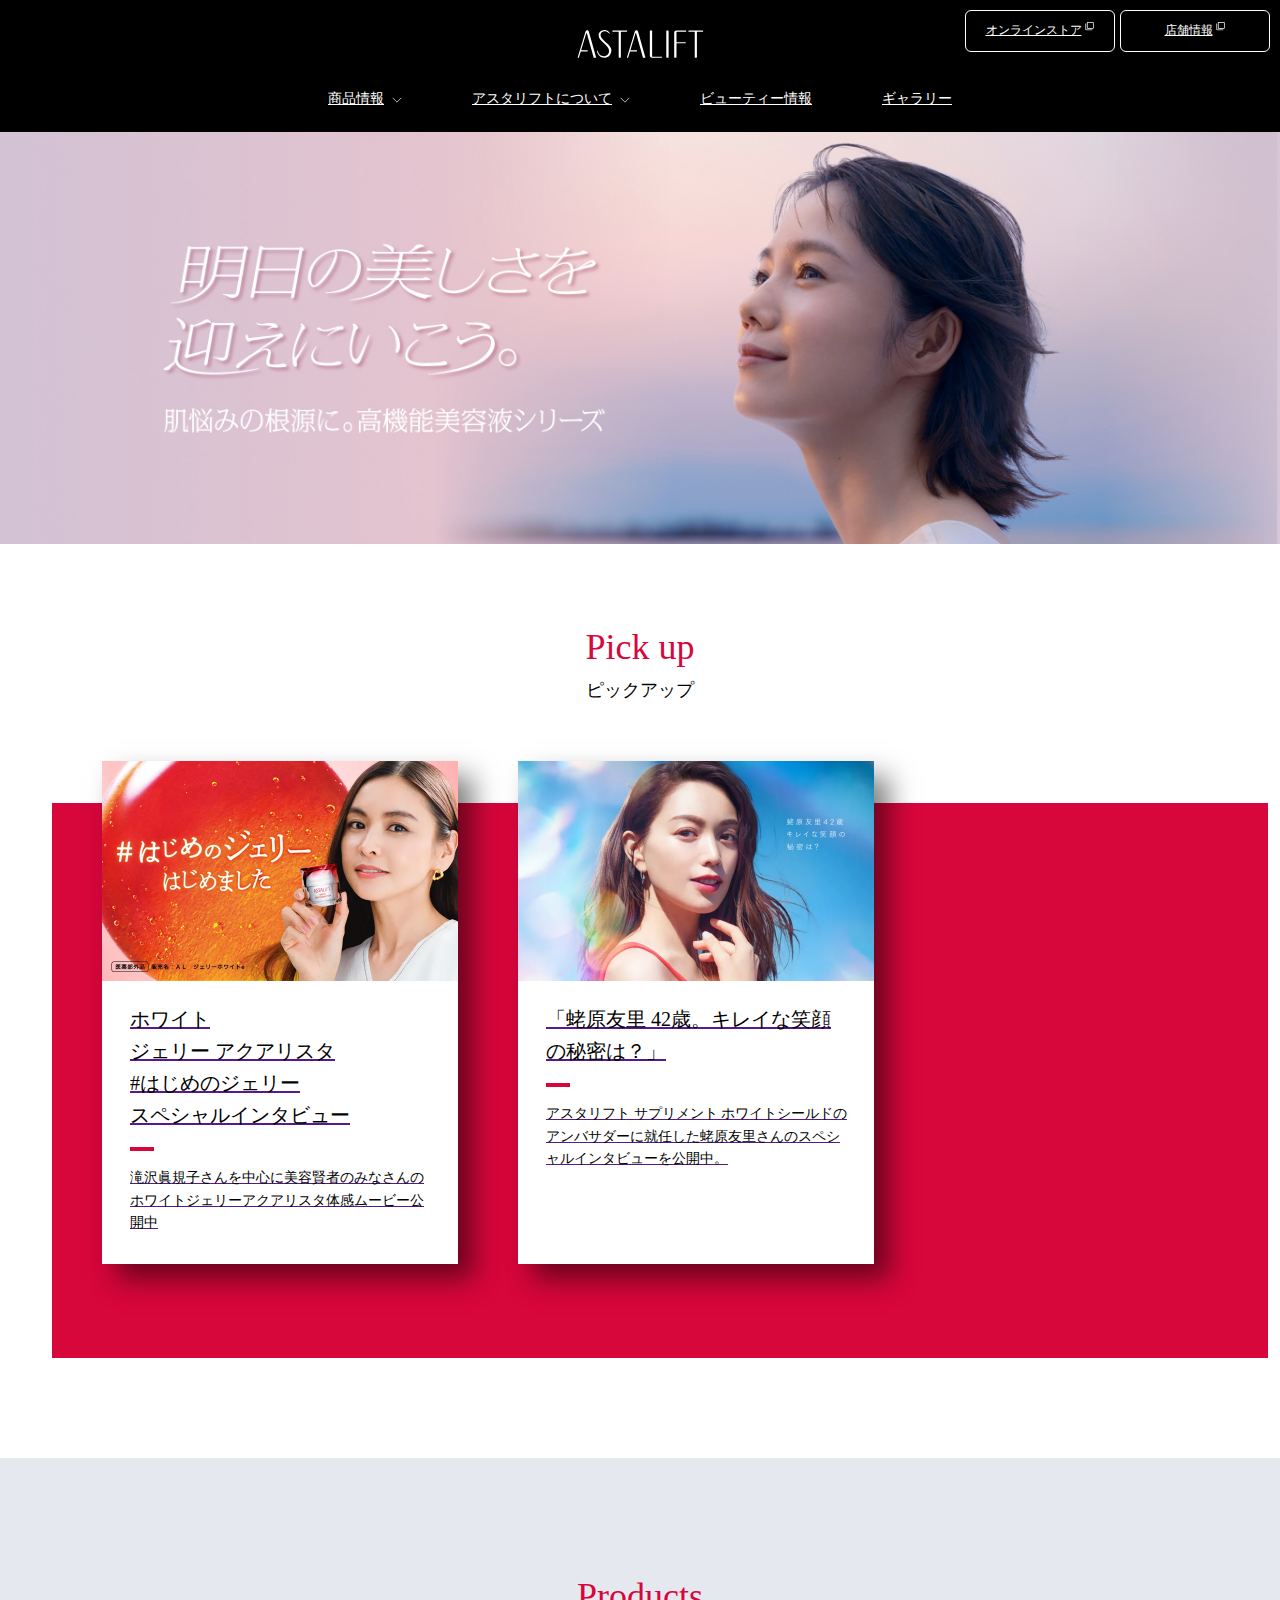
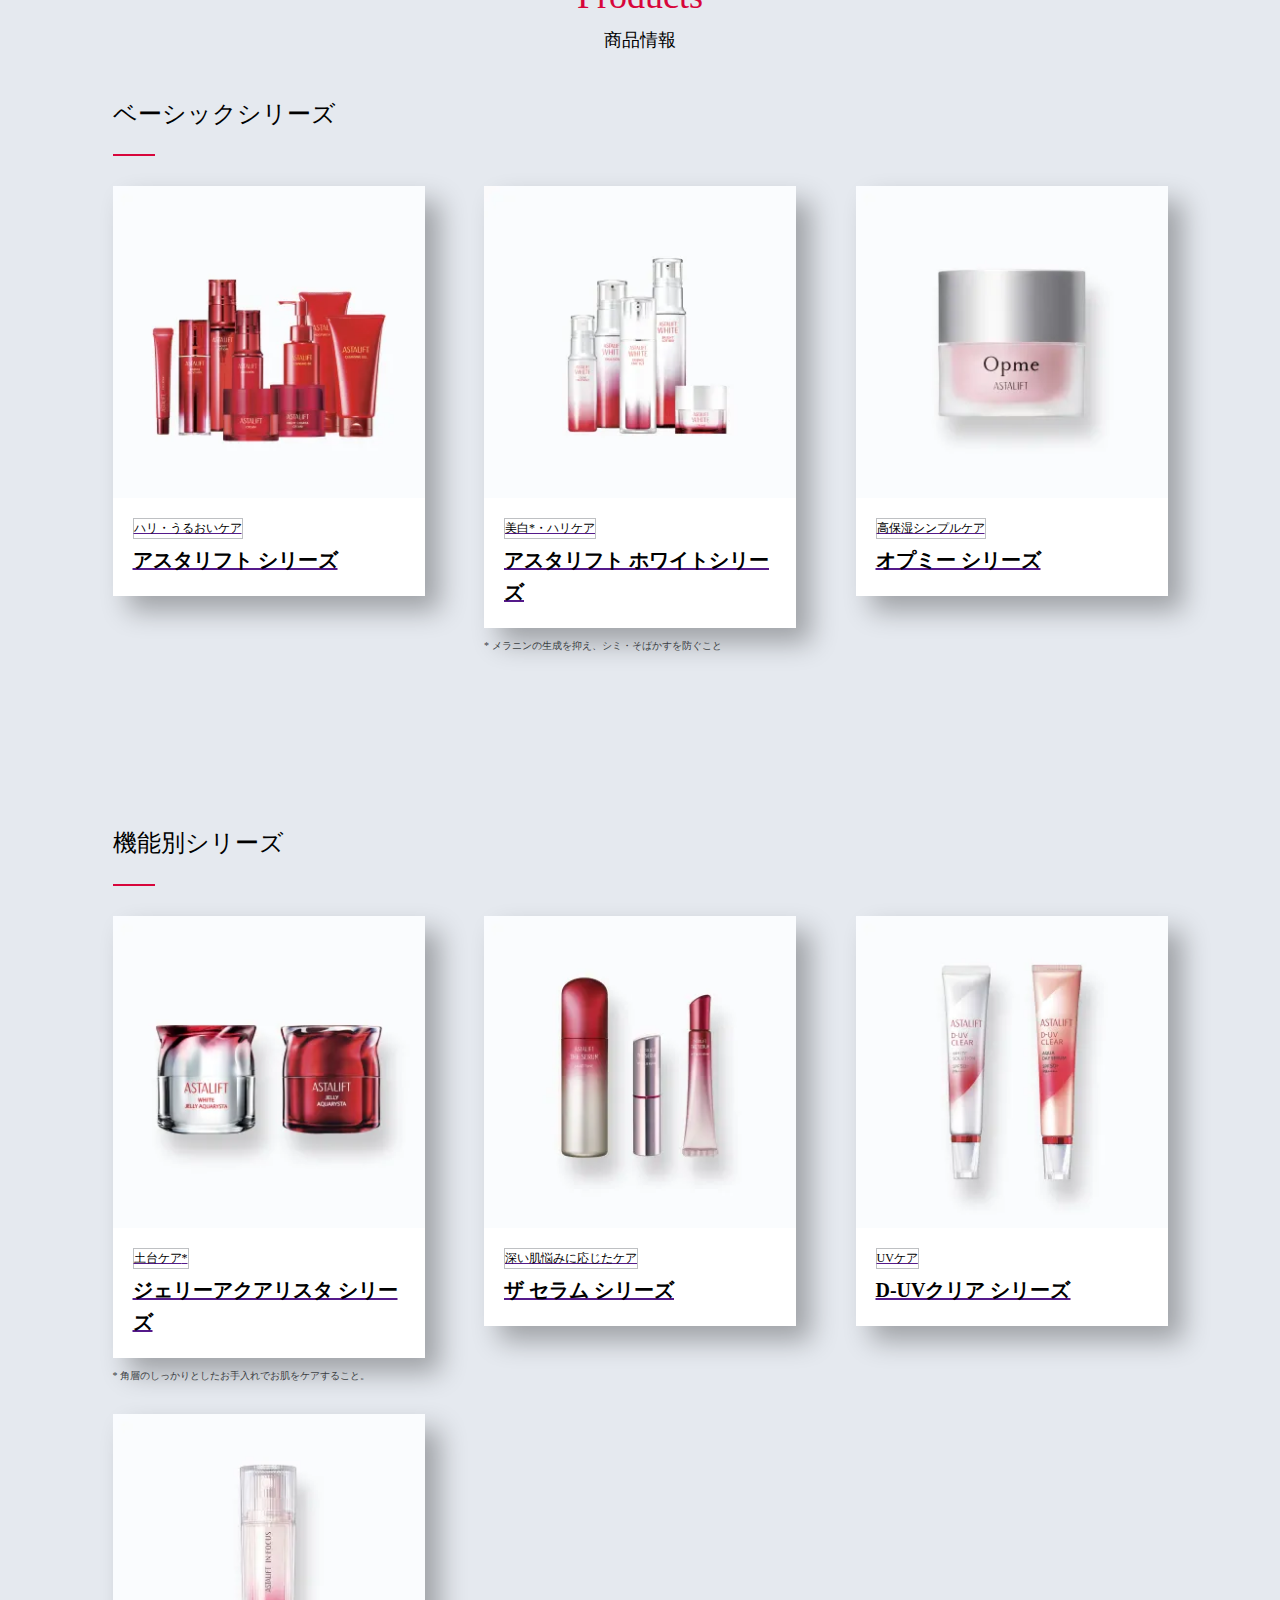
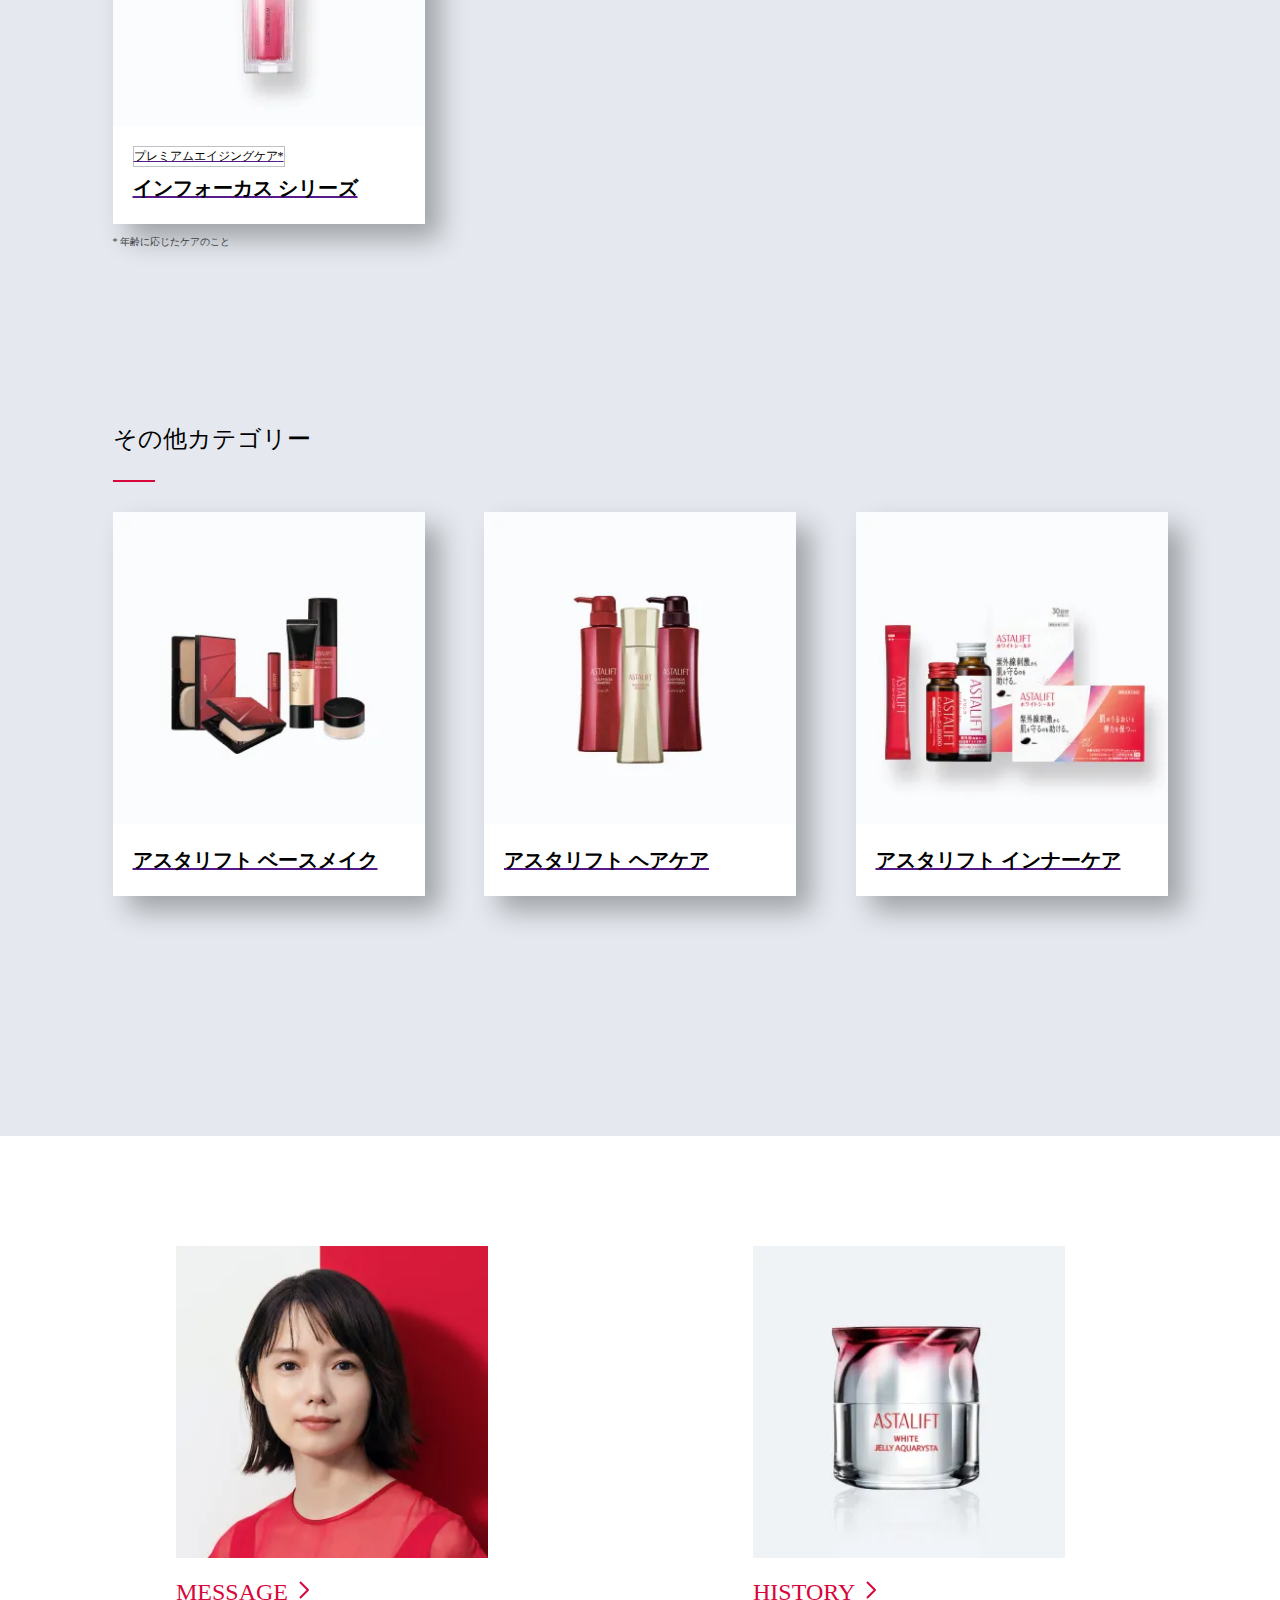
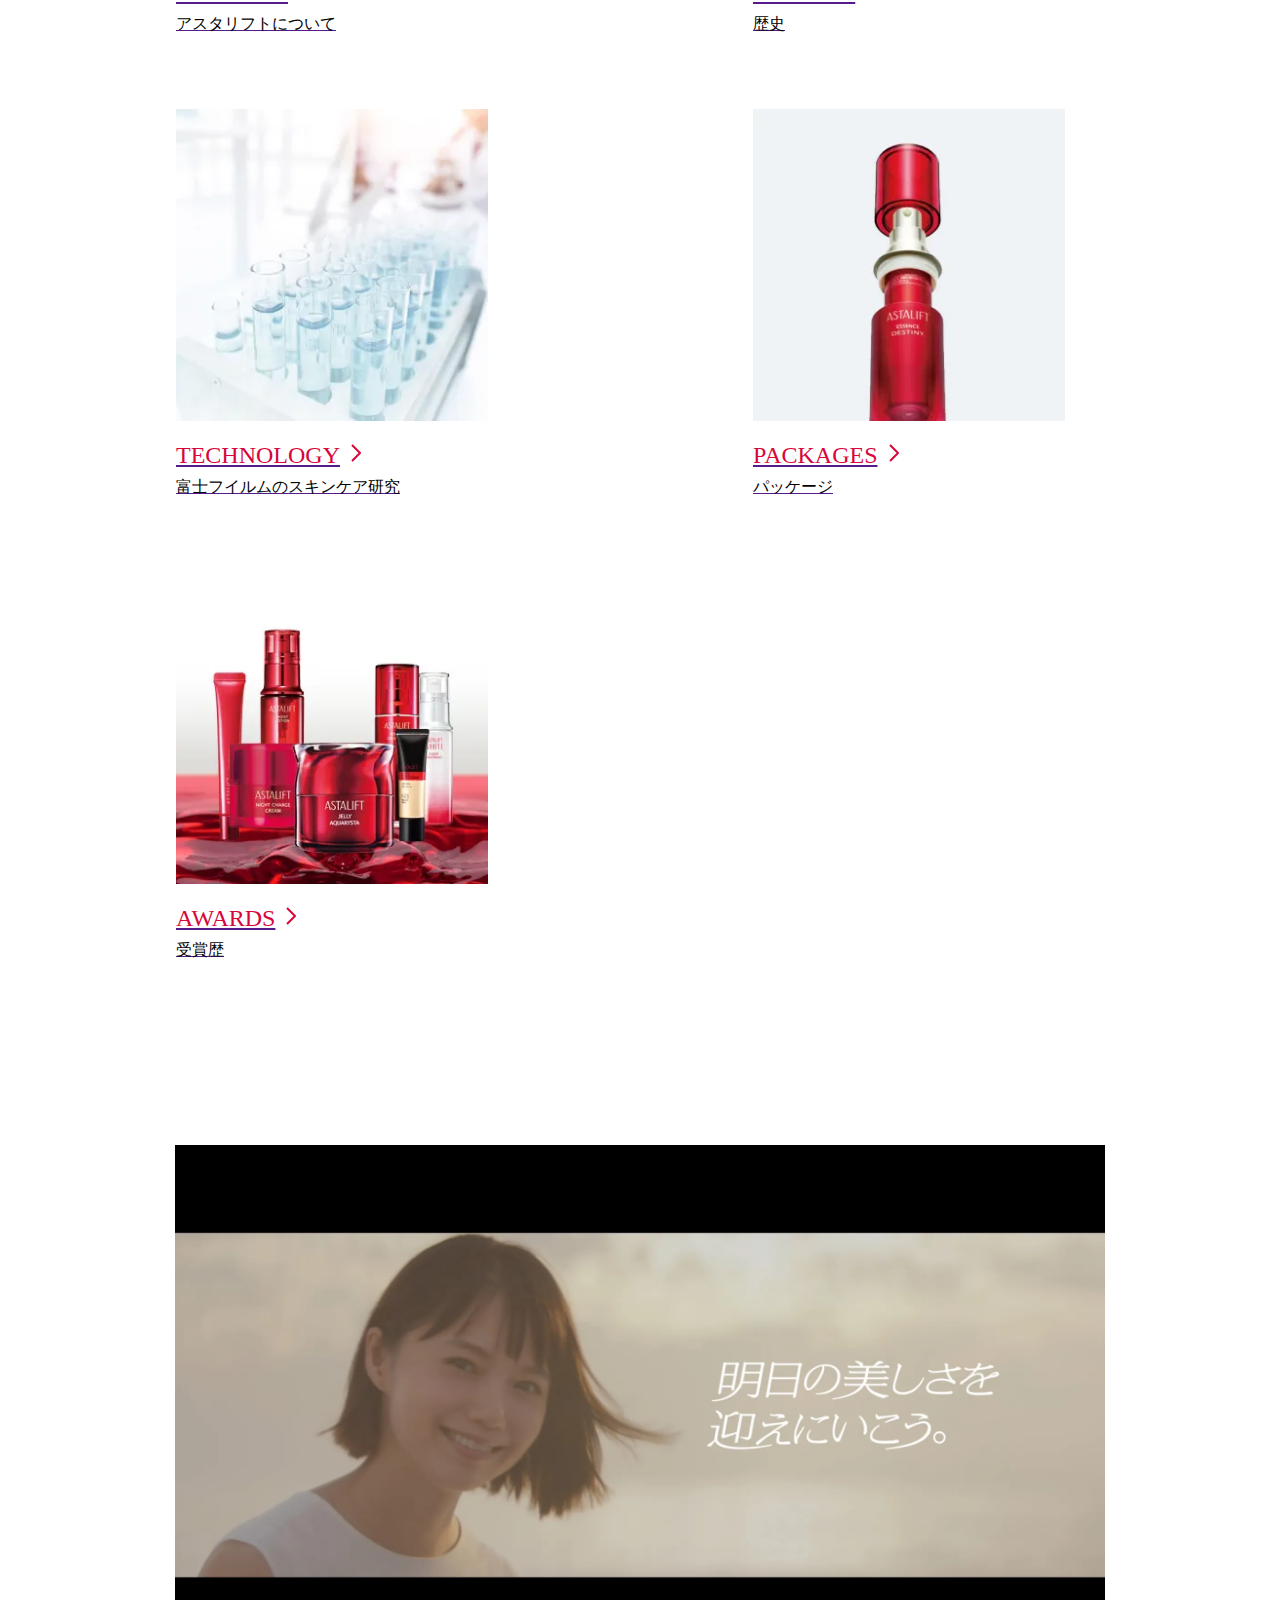
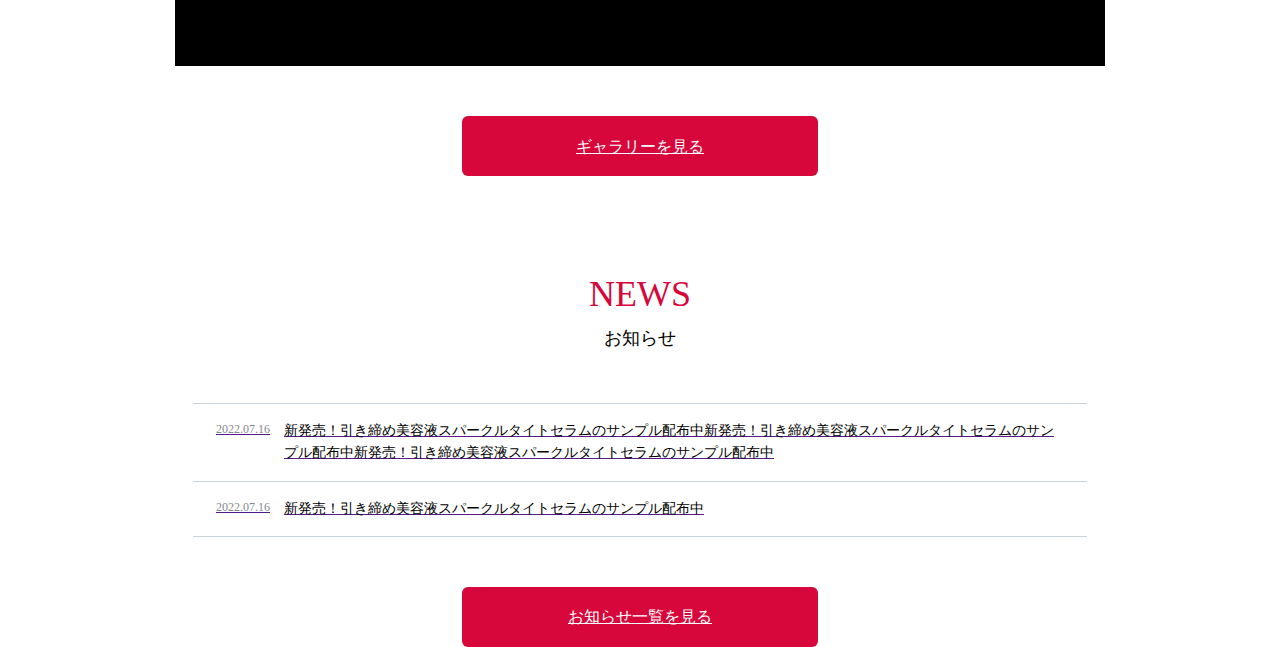
==== index.html @ ad32a95f "top-news部分 作成完了" ====
<!-- DOCTYPE宣言 -->
<!DOCTYPE html>
<!-- ページの言語指定 -->
<html lang="ja">

<head>
    <!-- ページ情報 -->
    <!-- meta // meta要素は文書におけるさまざまなメタデータを表します。メタデータとは、文書の文字コードや文書の概要、キーワードなどの文書に関する情報のことを表します。 -->
    <!-- テキストをどのような文字コードを使用し、どのような形式で表示するか指定することができる -->
    <meta charset="utf-8" />
    <meta http-equiv="X-UA-Compatible" content="IE=Edge">
    <!-- 表示領域 // PCやモバイル（スマホ、タブレット）といったデバイスごとにコンテンツの表示領域を設定するためのHTML属性値（meta要素のname属性の属性値）のこと -->
    <meta name="viewport" content="width=device-width, initial-scale=1, viewport-fit=cover">
    <title>ページタイトル // 検索結果やブラウザのタブに表示</title>
    <meta name="description" content="検索結果に表示されるページの説明" />
    <meta name="keywords" content="そのページがどんなキーワードと関連したページなのかを示すタグのこと">
    <!-- iPhoneでは、電話番号らしき文字列があると自動検出してリンクになってしまい、それを防ぐためのもの。 -->
    <meta name="format-detection" content="telephone=no" />
    <!-- Twitter専用の記述 // 多くの場合summary_large_imageかsummaryを指定し、summary_large_imageは大きな画像で表示。 -->
    <meta name="twitter:card" content="summary_large_image" />

    <!-- OGP関連 // FacebookやTwitterなどのSNSでwebページやブログの記事がシェアされた時、またLINEなどのメッセージ機能でページのURLを送信した時に、そのページのタイトル、URL、概要、画像を表示させる仕組みのこと -->
    <meta property="og:site_name" content="サイト名" />
    <meta property="og:url" content="サイトのURL" />
    <!-- トップページであればwebsite、それ以外はarticle -->
    <meta property="og:type" content="website or article" />
    <meta property="og:title" content="ページのタイトル" />
    <meta property="og:description" content="ページの説明" />
    <!-- シェアされた時に表示したい画像を絶対パスで記入し設定。 -->
    <meta property="og:image" content="URL" />
    <!-- 日本語で書かれた、日本人がターゲットのサイトであれば、こちらを指定 -->
    <meta property="og:locale" content="ja_JP" />
    
    <!-- ファビコン // ブラウザのタブなどに表示されるアイコンの俗称 -->
    <link rel="icon" href="/images/favicon.ico" />
    <link rel="icon" href="/images/favicon.svg" type="image/svg+xml">

    <!-- ウェブクリップアイコン // スマホのホーム画面に登録した際などに表示されるもの -->
    <link rel="apple-touch-icon" href="/images/webclip.png" />
    
    <!-- CSSファイルの読み込み -->
    <link rel="stylesheet" href="css/reset.css">
    <link rel="stylesheet" href="/css/style.css">
    <!-- canonical（カノニカル） // 同じサイト内に、重複したコンテンツや類似するページが存在する場合、どのページを評価してほしいかを検索エンジンに伝えるためのタグ -->
    <link rel="canonical" href="正規ページURL">
</head>
<body>
    <header class="header">
        <div class="header__content">
            <h1 class="header__logo"><img src="/assets/images/astalift_logo.svg" alt="ASTALIFT" class="header__logo-img"></h1>
            <div class="header__sp">
                <div class="hamburger-icon">
                    <div class="hamburger-icon__line"></div>
                    <div class="hamburger-icon__line"></div>
                    <div class="hamburger-icon__line"></div>
                </div>
            </div>
            <div class="header__pc">
                <ul class="header-secondary__list">
                    <li class="header-secondary__item"><a href="" class="header-secondary__link">オンラインストア</a></li>
                    <li class="header-secondary__item"><a href="" class="header-secondary__link">店舗情報</a></li>
                </ul>
                <ul class="header-primary__list">
                    <li class="header-primary__item"><a href="" class="header-primary__link arrow-link">商品情報</a></li>
                    <li class="header-primary__item"><a href="" class="header-primary__link arrow-link">アスタリフトについて</a></li>
                    <li class="header-primary__item"><a href="" class="header-primary__link">ビューティー情報</a></li>
                    <li class="header-primary__item"><a href="" class="header-primary__link">ギャラリー</a></li>
                </ul>
            </div>
        </div>
    </header>
    <div class="main">
        <div class="top-main-visual">
            <source media="" type="image/webp" srcset="/assets/webp/main_sp.webp">
            <source media="(min-width: 900px)" type="image/webp" srcset="/assets/webp/main_pc.webp">
            <img src="/assets/images/main_sp.jpg" alt="" class="main-visual__sp__img">
            <img src="/assets/images/main_pc.jpg" alt="" class="main-visual__pc__img">
        </div>
        <section class="top-pickup">
            <h2 class="main-title top-pickup__title">Pick up</h2>
            <div class="top-pickup__inner">
                <ul class="top-pickup__list">
                    <li class="top-pickup__item">
                        <a href="" class="top-pickup__link">
                            <picture>
                                <source media="(min-width: 897px)" type="image/webp" srcset="/assets/webp/start_jelly_pc.webp">
                                <source type="image/webp" srcset="/assets/webp/start_jelly_sp.webp">
                                <!-- <source media="(min-width: 897px)" type="image/jpeg" srcset="/assets/webp/start_jelly_pc.jpg"> -->
                                <img src="/assets/images/start_jelly_sp.jpg" alt="" class="top-pickup__sp-img">
                                <img src="/assets/images/start_jelly_pc.jpg" alt="" class="top-pickup__pc-img">
                            </picture>
                            <div class="top-pickup__item-text">
                                <p class="top-pickup__item-title">ホワイト<br>ジェリー アクアリスタ<br>#はじめのジェリー<br>スペシャルインタビュー</p>
                                <p class="top-pickup__item-type"></p>
                                <p class="top-pickup__item-content">滝沢眞規子さんを中心に美容賢者のみなさんのホワイトジェリーアクアリスタ体感ムービー公開中</p>    
                            </div>
                        </a>
                    </li>
                    <li class="top-pickup__item">
                        <a href="" class="top-pickup__link">
                            <picture>
                                <source media="(min-width: 897px)" type="image/webp" srcset="/assets/webp/pickup_white-shield-supplement.webp">
                                <source type="image/webp" srcset="/assets/webp/pickup_white-shield-supplement.webp">
                                <!-- <source media="(min-width: 897px)" type="image/jpeg" srcset="/assets/webp/start_jelly_pc.jpg"> -->
                                <img src="/assets/images/pickup_white-shield-supplement.jpg" alt="" class="top-pickup__sp-img">
                                <img src="/assets/images/pickup_white-shield-supplement.jpg" alt="" class="top-pickup__pc-img">
                            </picture>
                            <div class="top-pickup__item-text">
                                <p class="top-pickup__item-title">「蛯原友里 42歳。キレイな笑顔の秘密は？」</p>
                                <p class="top-pickup__item-type"></p>
                                <p class="top-pickup__item-content">アスタリフト サプリメント ホワイトシールドのアンバサダーに就任した蛯原友里さんのスペシャルインタビューを公開中。</p>    
                            </div>
                        </a>
                    </li>
                </ul>    
            </div>
        </section>
        <section class="top-product">
            <h2 class="main-title top-product__title">Products</h2>
            <section class="top-product__inner">
                <h3 class="top-product__category">ベーシックシリーズ</h3>
                <ul class="top-product__list">
                    <li class="product-card">
                        <a href="" class="product-card__link">
                            <div class="product-card__picture">
                                <picture>
                                    <source type="image/webp" srcset="assets/webp/product_img_series-astalift.webp">
                                    <img class="product-card__img" src="assets/images/product_img_series-astalift.jpg" type="image/jpeg" alt="">
                                </picture>    
                            </div>
                            <div class="product-card__inner">
                                <p class="product-card__label">ハリ・うるおいケア</p>
                                <p class="product-card__name">アスタリフト シリーズ</p>
                            </div>
                        </a>
                    </li>
                    <li class="product-card">
                        <a href="" class="product-card__link">
                            <div class="product-card__picture">
                                <picture>
                                    <source type="image/webp" srcset="assets/webp/product_img_series-white.webp">
                                    <img class="product-card__img" src="assets/images/product_img_series-white.jpg" type="image/jpeg" alt="">
                                </picture>    
                            </div>
                            <div class="product-card__inner">
                                <p class="product-card__label">美白<sup>*</sup>・ハリケア</p>
                                <p class="product-card__name">アスタリフト ホワイトシリーズ</p>
                            </div>
                        </a>
                        <p class="annotation-text">* メラニンの生成を抑え、シミ・そばかすを防ぐこと</p>
                    </li>
                    <li class="product-card">
                        <a href="" class="product-card__link">
                            <div class="product-card__picture">
                                <picture>
                                    <source type="image/webp" srcset="assets/webp/product_img_opme.webp">
                                    <img class="product-card__img" src="assets/images/product_img_opme.jpg" type="image/jpeg" alt="">
                                </picture>    
                            </div>
                            <div class="product-card__inner">
                                <p class="product-card__label">高保湿シンプルケア</p>
                                <p class="product-card__name">オプミー シリーズ</p>
                            </div>
                        </a>
                    </li>
                </ul>
            </section>
            <section class="top-product__inner">
                <h3 class="top-product__category">機能別シリーズ</h3>
                <ul class="top-product__list">
                    <li class="product-card">
                        <a href="" class="product-card__link">
                            <div class="product-card__picture">
                                <picture>
                                    <source type="image/webp" srcset="assets/webp/product_img_jerry.webp">
                                    <img class="product-card__img" src="assets/images/product_img_jerry.jpg" type="image/jpeg" alt="">
                                </picture>    
                            </div>
                            <div class="product-card__inner">
                                <p class="product-card__label">土台ケア<sup>*</sup></p>
                                <p class="product-card__name">ジェリーアクアリスタ シリーズ</p>
                            </div>
                        </a>
                        <p class="annotation-text">* 角層のしっかりとしたお手入れでお肌をケアすること。</p>
                    </li>
                    <li class="product-card">
                        <a href="" class="product-card__link">
                            <div class="product-card__picture">
                                <picture>
                                    <source type="image/webp" srcset="assets/webp/product_img_serum.webp">
                                    <img class="product-card__img" src="assets/images/product_img_serum.jpg" type="image/jpeg" alt="">
                                </picture>    
                            </div>
                            <div class="product-card__inner">
                                <p class="product-card__label">深い肌悩みに応じたケア</p>
                                <p class="product-card__name">ザ セラム シリーズ</p>
                            </div>
                        </a>
                    </li>
                    <li class="product-card">
                        <a href="" class="product-card__link">
                            <div class="product-card__picture">
                                <picture>
                                    <source type="image/webp" srcset="assets/webp/product_img_uv.webp">
                                    <img class="product-card__img" src="assets/images/product_img_uv.jpg" type="image/jpeg" alt="">
                                </picture>    
                            </div>
                            <div class="product-card__inner">
                                <p class="product-card__label">UVケア</p>
                                <p class="product-card__name">D-UVクリア シリーズ</p>
                            </div>
                        </a>
                    </li>
                    <li class="product-card">
                        <a href="" class="product-card__link">
                            <div class="product-card__picture">
                                <picture>
                                    <source type="image/webp" srcset="assets/webp/product_img_In-focus.webp">
                                    <img class="product-card__img" src="assets/images/product_img_In-focus.jpg" type="image/jpeg" alt="">
                                </picture>    
                            </div>
                            <div class="product-card__inner">
                                <p class="product-card__label">プレミアムエイジングケア<sup>*</sup></p>
                                <p class="product-card__name">インフォーカス シリーズ</p>
                            </div>
                        </a>
                        <p class="annotation-text">* 年齢に応じたケアのこと</p>
                    </li>
                </ul>
            </section>
            <section class="top-product__inner">
                <h3 class="top-product__category">その他カテゴリー</h3>
                <ul class="top-product__list">
                    <li class="product-card">
                        <a href="" class="product-card__link">
                            <div class="product-card__picture">
                                <picture>
                                    <source type="image/webp" srcset="assets/webp/product_img_basemake.webp">
                                    <img class="product-card__img" src="assets/images/product_img_basemake.jpg" type="image/jpeg" alt="">
                                </picture>    
                            </div>
                            <div class="product-card__inner">
                                <p class="product-card__name">アスタリフト ベースメイク</p>
                            </div>
                        </a>
                    </li>
                    <li class="product-card">
                        <a href="" class="product-card__link">
                            <div class="product-card__picture">
                                <picture>
                                    <source type="image/webp" srcset="assets/webp/product_img_scalpfocus.webp">
                                    <img class="product-card__img" src="assets/images/product_img_scalpfocus.jpg" type="image/jpeg" alt="">
                                </picture>    
                            </div>
                            <div class="product-card__inner">
                                <p class="product-card__name">アスタリフト ヘアケア</p>
                            </div>
                        </a>
                    </li>
                    <li class="product-card">
                        <a href="" class="product-card__link">
                            <div class="product-card__picture">
                                <picture>
                                    <source type="image/webp" srcset="assets/webp/product_img_inner-care.webp">
                                    <img class="product-card__img" src="assets/images/product_img_inner-care.jpg" type="image/jpeg" alt="">
                                </picture>    
                            </div>
                            <div class="product-card__inner">
                                <p class="product-card__name">アスタリフト インナーケア</p>
                            </div>
                        </a>
                    </li>
                </ul>
            </section>
        </section>
        <section class="top-link">
            <ul class="top-link__list">
                <li class="top-link__item">
                    <a class="top-link__link" href="">
                        <picture>
                            <source srcset="assets/webp/link01.webp" type="image/webp">
                            <img class="top-link__images" src="assets/images/link01.jpg" type="image/jpeg" alt="">
                        </picture>
                        <p class="top-link__title">MESSAGE</p>
                        <p class="top-link__text">アスタリフトについて</p>
                    </a>
                </li>
                <li class="top-link__item">
                    <a class="top-link__link" href="">
                        <picture>
                            <source srcset="assets/webp/link02.webp" type="image/webp">
                            <img class="top-link__images" src="assets/images/link02.jpg" type="image/jpeg" alt="">
                        </picture>
                        <p class="top-link__title">HISTORY</p>
                        <p class="top-link__text">歴史</p>
                    </a>
                </li>
                <li class="top-link__item">
                    <a class="top-link__link" href="">
                        <picture>
                            <source srcset="assets/webp/link03.webp" type="image/webp">
                            <img class="top-link__images" src="assets/images/link03.jpg" type="image/jpeg" alt="">
                        </picture>
                        <p class="top-link__title">TECHNOLOGY</p>
                        <p class="top-link__text">富士フイルムのスキンケア研究</p>
                    </a>
                </li>
                <li class="top-link__item">
                    <a class="top-link__link" href="">
                        <picture>
                            <source srcset="assets/webp/link04.webp" type="image/webp">
                            <img class="top-link__images" src="assets/images/link04.jpg" type="image/jpeg" alt="">
                        </picture>
                        <p class="top-link__title">PACKAGES</p>
                        <p class="top-link__text">パッケージ</p>
                    </a>
                </li>
                <li class="top-link__item">
                    <a class="top-link__link" href="">
                        <picture>
                            <source srcset="assets/webp/link05.webp" type="image/webp">
                            <img class="top-link__images" src="assets/images/link05.jpg" type="image/jpeg" alt="">
                        </picture>
                        <p class="top-link__title">AWARDS</p>
                        <p class="top-link__text">受賞歴</p>
                    </a>
                </li>
            </ul>
        </section>
        <section class="top-movie">
            <h2 class="main-title top-movie__title">MOVIE</h2>
            <div class="products-yt top-movie__content">
                <picture>
                    <source type="image/webp" srcset="/assets/webp/top-movie.webp">
                    <img class="top-movie__img" src="/assets/images/top-movie.jpg" alt="">
                </picture>
            </div>
            <div class="common-btn">
                <a class="common-btn__link" href="">ギャラリーを見る</a>
            </div>
        </section>
        <section class="top-news">
            <h2 class="main-title news-box__title">NEWS</h2>
            <ul class="news-box__list">
                <li class="news-box__item">
                    <a class="news-box__item-link" href="">
                        <time class="news-box__item-time" datetime="2022-09-01">2022.07.16</time>
                        <p class="news-box__item-text">新発売！引き締め美容液スパークルタイトセラムのサンプル配布中新発売！引き締め美容液スパークルタイトセラムのサンプル配布中新発売！引き締め美容液スパークルタイトセラムのサンプル配布中</p>
                    </a>
                </li>
                <li class="news-box__item">
                    <a class="news-box__item-link" href="">
                        <time class="news-box__item-time" datetime="2022-09-01">2022.07.16</time>
                        <p class="news-box__item-text">新発売！引き締め美容液スパークルタイトセラムのサンプル配布中</p>
                    </a>
                </li>
            </ul>
            <div class="common-btn">
                <a class="common-btn__link" href="">お知らせ一覧を見る</a>
            </div>
        </section>    
    </div>
</body>
</html>
---- css/style.css ----
:root{
    --content-width: 100%;
    --content-max-width: auto;
    --content-min-width: auto;
    --contentBlack: #000000;
    --contentWhite: #FFFFFF;
    --astaliftRed: #D7063B;
}

/* 共通width */

/* header */
.header{
    padding: 19px 0;
    background-color: var(--contentBlack);
}
.header__content{
    display: flex;
    align-items: center;
    justify-content: space-between;
}
.header__logo{
    display: block;
    margin: auto;
}
.header__logo-img{
    width: 105px;
}
@media screen and (min-width: 900px){
    .header{
        padding: 30px 0 15px;
    }
    .header__content{
        align-items: normal;
        flex-direction: column;
    }
    .header__logo{
        margin-bottom: 21px;
    }
    .header__logo-img{
        width: 127px;
    }    
}

/* header__sp */
.header__sp{
    position: absolute;
    top: 24px;
    right: 14px;
}
.hamburger-icon{
    display: flex;
    flex-direction: column;
    justify-content: space-between;
    width: 24px;
    height: 12px;
}
.hamburger-icon__line{
    width: 100%;
    height: 1px;
    background-color: var(--contentWhite);
}
@media screen and (min-width: 900px){
    .header__sp{
        display: none;
    }    
}

/* header__pc */
.header__pc{
    display: none;
}
@media screen and (min-width: 900px){
    .header__pc{
        display: flex;
        justify-content: center;
    }
    .header-secondary__list{
        display: flex;
        align-items: center;
        justify-content: center;
        position: absolute;
        top: 10px;
        right: 10px;
    }
    .header-secondary__item{
        display: flex;
        align-items: center;
        justify-content: center;
        width: 148px;
        height: 40px;
        border: 1px solid var(--contentWhite);
        border-radius: 6px;
        margin-right: 5px;
    }
    .header-secondary__item:last-of-type{
        margin-right: 0;
    }
    .header-secondary__link{
        display: flex;
        font-size: 12px;
        color: var(--contentWhite);
        line-height: 160%;
    }
    .header-secondary__link::after{
        content: "";
        display: block;
        width: 10px;
        height: 10px;
        background-image: url(/assets/images/white_box.svg);
        background-size: contain;
        background-repeat: no-repeat;
        margin-left: 3px;
    }
    .header-primary__list{
        display: flex;
        align-items: center;
        justify-content: center;
    }
    .header-primary__item{
        margin-right: 70px;
    }
    .header-primary__item:last-of-type{
        margin-right: 0;
    }
    .header-primary__link{
        display: flex;
        align-items: center;
        font-size: 14px;
        color: var(--contentWhite);
        line-height: 160%;
    }
    .arrow-link::after{
        content: "";
        display: block;
        width: 10px;
        height: 20px;
        background-image: url(/assets/images/white_arrow.svg);
        background-repeat: no-repeat;
        background-size: contain;
        margin: 15px 0 0 8px;
    }
}

/* top-main-visual */
.top-main-visual{

}
.main-visual__sp__img{
    display: block;
    width: 100%;
}
.main-visual__pc__img{
    display: none;
}
@media screen and (min-width: 900px){
    .main-visual__sp__img{
        display: none;
    }    
    .main-visual__pc__img{
        display: block;
        width: 100%;
    }
}

/* main-title */
.main-title{
    display: flex;
    align-items: center;
    justify-content: center;
    flex-direction: column;
    font-size: 30px;
    color: var(--astaliftRed);
    line-height: 160%;
}
@media screen and (min-width: 900px){
    .main-title{
        font-size: 36px;
    }
}

/* top-pickup */
.top-pickup{
    display: flex;
    align-items: center;
    justify-content: center;
    flex-direction: column;
    margin: 40px 0 50px;
}
.top-pickup__title{
}
.top-pickup__title::after{
    content: "ピックアップ";
    display: block;
    font-size: 14px;
    color: var(--contentBlack);
    line-height: 160%;
}
.top-pickup__inner{
    display: flex;
    justify-content: flex-start;
    overflow-x: hidden;
    position: relative;
    width: 95%;
    margin-left: 20px;
}
.top-pickup__inner::before{
    content: "";
    display: flex;
    background-color: var(--astaliftRed);
    width: 100%;
    height: 85%;
    position: absolute;
    bottom: 0;
    left: 0;
}
.top-pickup__list{
    display: flex;
    z-index: 1;
    margin-left: 30px;
    padding: 30px 0 50px;
}
.top-pickup__item{
    width: 250px;
    margin-right: 20px;
    flex-shrink: 0;
    flex-grow: 0;
    /* 影 */
    box-shadow: 15px 15px 25px 0 rgba(0, 0, 0, .5);
}
.top-pickup__link{
    display: flex;
    flex-direction: column;
    height: 100%;
}
.top-pickup__sp-img{
    display: block;
    width: 100%;
}
.top-pickup__pc-img{
    display: none;
}
.top-pickup__item-text{
    padding: 14px 20px 20px;
    background-color: var(--contentWhite);
    flex-grow: 1;
}
.top-pickup__item-title{
    font-size: 18px;
    color: var(--contentBlack);
    line-height: 160%;
}
.top-pickup__item-type{
    border: 1px var(--astaliftRed) solid;
    width: 20px;
    margin: 8px 0;
}
.top-pickup__item-content{
    font-size: 12px;
    color: var(--contentBlack);
    line-height: 160%;
}
@media screen and (min-width: 900px){
    .top-pickup{
        margin: 75px 0 100px;
    }
    .top-pickup__title{
    }
    .top-pickup__title::after{
        font-size: 18px;
    }
    .top-pickup__inner{
        margin-left: 40px;
    }
    .top-pickup__list{
        margin-left: 50px;
        padding: 56px 0 94px;
    }
    .top-pickup__item{
        width: 356px;
        margin-right: 60px;
    }
    .top-pickup__sp-img{
        display: none;
    }
    .top-pickup__pc-img{
        display: block;
        width: 100%;
    }
    .top-pickup__item-text{
        padding: 22px 27px 30px 28px;
    }
    .top-pickup__item-title{
        font-size: 20px;
    }
    .top-pickup__item-type{
        border: 2px var(--astaliftRed) solid;
        margin: 16px 0;
    }
    .top-pickup__item-content{
        font-size: 14px;
    }
}


/* top-product */
.top-product{
    display: flex;
    align-items: center;
    justify-content: center;
    flex-direction: column;
    padding: 60px 20px 80px;
    background-color: #E5E9EF;
}
.top-product__title{
}
.top-product__title::after{
    content: "商品情報";
    display: block;
    font-size: 14px;
    color: var(--contentBlack);
    line-height: 160%;
}
.top-product__inner{
    display: flex;
    align-items: center;
    justify-content: center;
    flex-direction: column;
}
.top-product__category{
    display: flex;
    align-items: center;
    justify-content: center;
    flex-direction: column;
    font-size: 18px;
    color: var(--contentBlack);
    line-height: 160%;
    margin: 25px 0 30px;
}
.top-product__category::after{
    content: "";
    border: 1px var(--astaliftRed) solid;
    width: 30px;
    margin-top: 13px;
}
.top-product__list{
    display: flex;
    justify-content: space-between;
    flex-wrap: wrap;
    margin-bottom: 60px;
}
.product-card{
    width: 160px;
    margin-bottom: 20px;
    flex-shrink: 0;
    flex-grow: 0;
}
.product-card__link{
    display: flex;
    flex-direction: column;
    box-shadow: 15px 15px 25px 0 rgba(0, 0, 0, .3);
}
.product-card__picture{
}
.product-card__img{
    display: block;
    width: 100%;
}
.product-card__inner{
    padding: 12px 13px;
    background-color: var(--contentWhite);
    flex-grow: 1;
}
.product-card__label{
    font-size: 10px;
    color: var(--contentBlack);
    line-height: 160%;
    border: 1px #BEC0C3 solid;
    width: fit-content;
    margin-bottom: 8px;
}
.product-card__name{
    font-size: 14px;
    color: var(--contentBlack);
    line-height: 160%;
    font-weight: bold;
}
.annotation-text{
    font-size: 10px;
    color: #3B4043;
    line-height: 160%;
    margin-top: 8px;
}
@media screen and (min-width: 900px){
    .top-product{
        padding: 110px 175px;
    }
    .top-product__title{
    }
    .top-product__title::after{
        font-size: 18px;
    }
    .top-product__inner{
        align-items: normal;
    }
    .top-product__category{
        align-items: flex-start;
        font-size: 24px;
        margin: 40px 0 30px;
    }
    .top-product__category::after{
        width: 40px;
        margin-top: 21px;
    }
    .top-product__list{
        width: 1055px;
        margin-bottom: 100px;
    }
    .product-card{
        width: 312px;
        margin-bottom: 30px;
    }
    .product-card__link{
    }
    .product-card__picture{
    }
    .product-card__img{
    }
    .product-card__inner{
        padding: 20px;
    }
    .product-card__label{
        font-size: 12px;
        margin-bottom: 5px;
    }
    .product-card__name{
        font-size: 20px;
    }
    .annotation-text{
        margin-top: 10px;
    }
}

/* top-link */
.top-link{
    padding: 60px 20px 80px;
}
.top-link__list{
    display: flex;
    justify-content: space-between;
    flex-wrap: wrap;
}
.top-link__item{
    width: 160px;
    margin-bottom: 40px;
}
.top-link__link{
    display: flex;
    flex-direction: column;
}
.top-link__images{
    display: block;
    width: 100%;
}
.top-link__title{
    display: flex;
    align-items: center;
    font-size: 16px;
    color: var(--astaliftRed);
    line-height: 160%;
    margin-top: 13px;
}
.top-link__title::after{
    content: "";
    background-image: url("/assets/images/right_arrow.svg");
    background-repeat: no-repeat;
    background-size: contain;
    width: 8px;
    height: 16px;
    margin-left: 8px;
}
.top-link__text{
    font-size: 12px;
    color: var(--contentBlack);
    line-height: 160%;
}
@media screen and (min-width: 900px){
    .top-link{
        padding: 110px 176px;
    }
    .top-link__list{
        /* justify-content: normal; */
        justify-content: space-between;
    }
    .top-link__list{
        /* justify-content: normal; */
        justify-content: space-between;
    }
    .top-link__item{
        width: 312px;
        margin-bottom: 72px;
        margin-right: 39px;
    }
    /* .top-link__item:nth-of-type(3){
        margin-right: 0;
    } */
    .top-link__link{
    }
    .top-link__images{
    }
    .top-link__title{
        font-size: 24px;
        margin-top: 15px;
    }
    .top-link__title::after{
        width: 12px;
        height: 24px;
        margin-left: 10px;
    }
    .top-link__text{
        font-size: 16px;
    }
}

/* top-movie */
.top-movie{
    display: flex;
    align-items: center;
    justify-content: center;
    flex-direction: column;
}
.top-movie__title::after{
    content: "ブランドムービー";
    display: block;
    font-size: 14px;
    color: var(--contentBlack);
    line-height: 160%;
}
.top-movie__content{
    margin-top: 19px;
}
.top-movie__img{
    display: block;
    width: 100%;
}
@media screen and (min-width: 900px){
    .top-movie{
        padding: 0 175px;
    }
    .top-movie__title{
        display: none;
    }
    .top-movie__content{
        margin-top: 0;
    }
    .top-movie__img{
    }
}

/* common-btn */
.common-btn{
    display: flex;
    align-items: center;
    justify-content: center;
    background-color: var(--astaliftRed);
    width: 195px;
    height: 48px;
    border-radius: 6px;
    margin-top: 30px;
}
.common-btn__link{
    font-size: 14px;
    color: var(--contentWhite);
    line-height: 160%;
}
@media screen and (min-width: 900px){
    .common-btn{
        width: 356px;
        height: 60px;
        margin-top: 50px;
    }
    .common-btn__link{
        font-size: 16px;
    }    
}

/* top-news */
.top-news{
    display: flex;
    align-items: center;
    justify-content: center;
    flex-direction: column;
    padding: 80px 20px 0;
}
.news-box__title::after{
    content: "お知らせ";
    display: block;
    font-size: 14px;
    color: var(--contentBlack);
    line-height: 160%;
}
.news-box__list{
    margin-top: 19px;
}
.news-box__item{
    padding: 16px 0;
    border-top: 1px #CBD2D8 solid;
}
.news-box__item:last-of-type{
    border-bottom: 1px #CBD2D8 solid;
}
.news-box__item-link{
    display: flex;
    align-items: start;
    justify-content: center;
}
.news-box__item-time{
    font-size: 12px;
    color: #86898E;
    line-height: 160%;
    margin-right: 14px;
}
.news-box__item-text{
    font-size: 14px;
    color: var(--contentBlack);
    line-height: 160%;
}
@media screen and (min-width: 900px){
    .top-news{
        padding: 90px 193px 0;
    }
    .news-box__title::after{
        font-size: 18px;
    }
    .news-box__list{
        margin-top: 50px;
    }
    .news-box__item{
        padding: 16px 31px 16px 23px;
    }
    .news-box__item:last-of-type{
    }
    .news-box__item-link{
        justify-content: flex-start;
    }
    .news-box__item-time{
    }
    .news-box__item-text{
    }
}
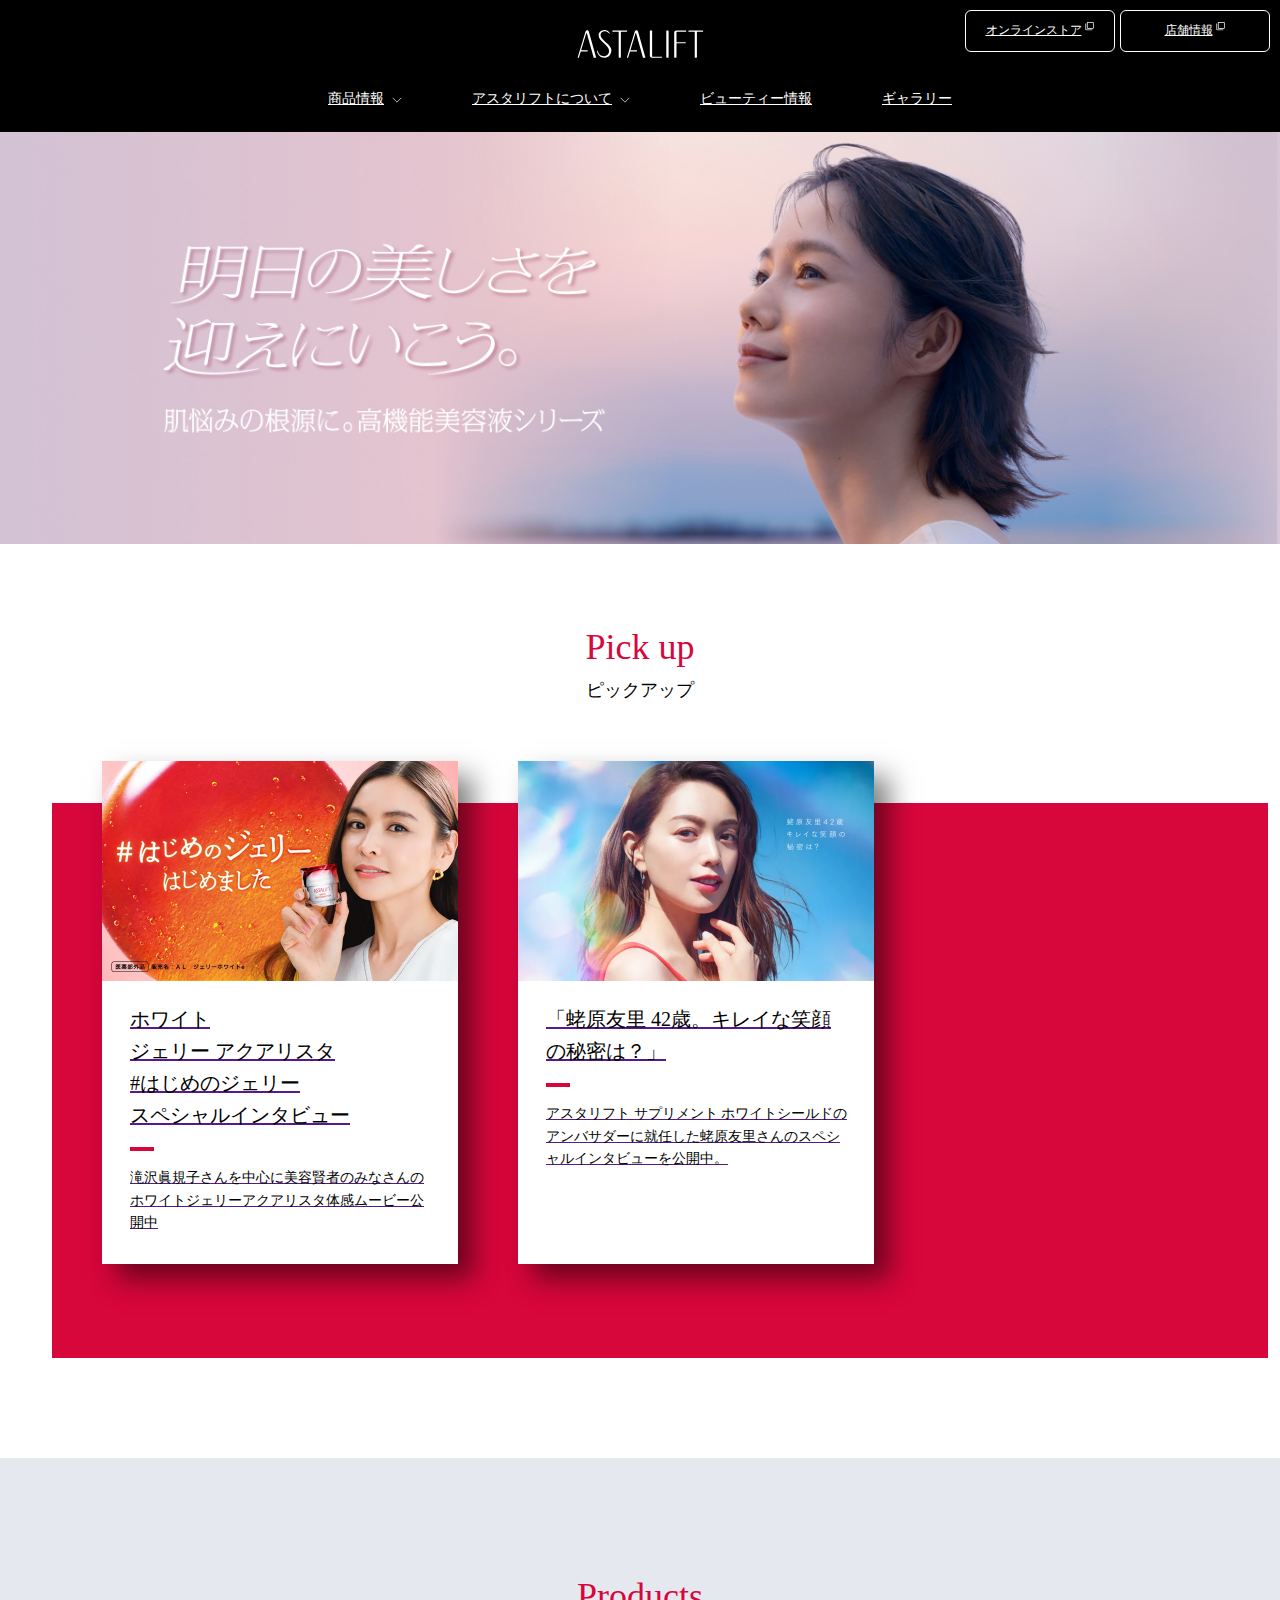
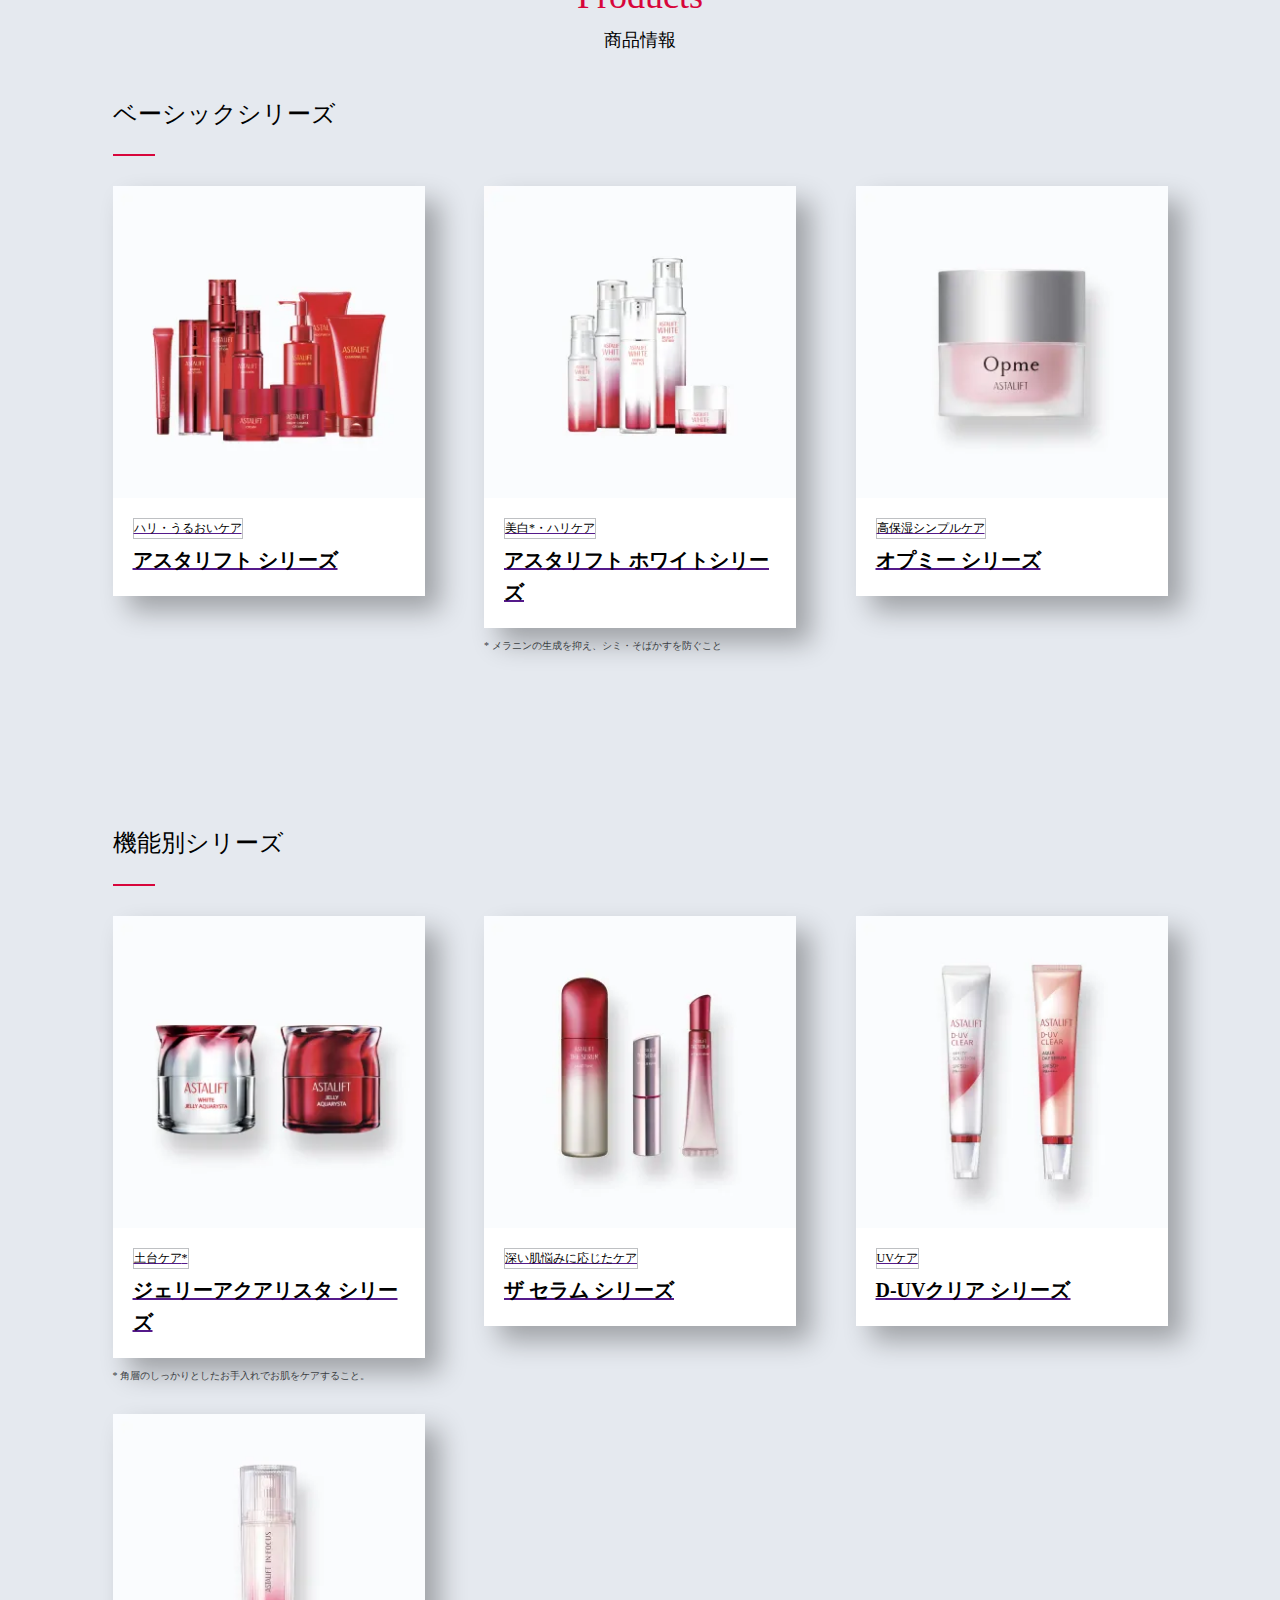
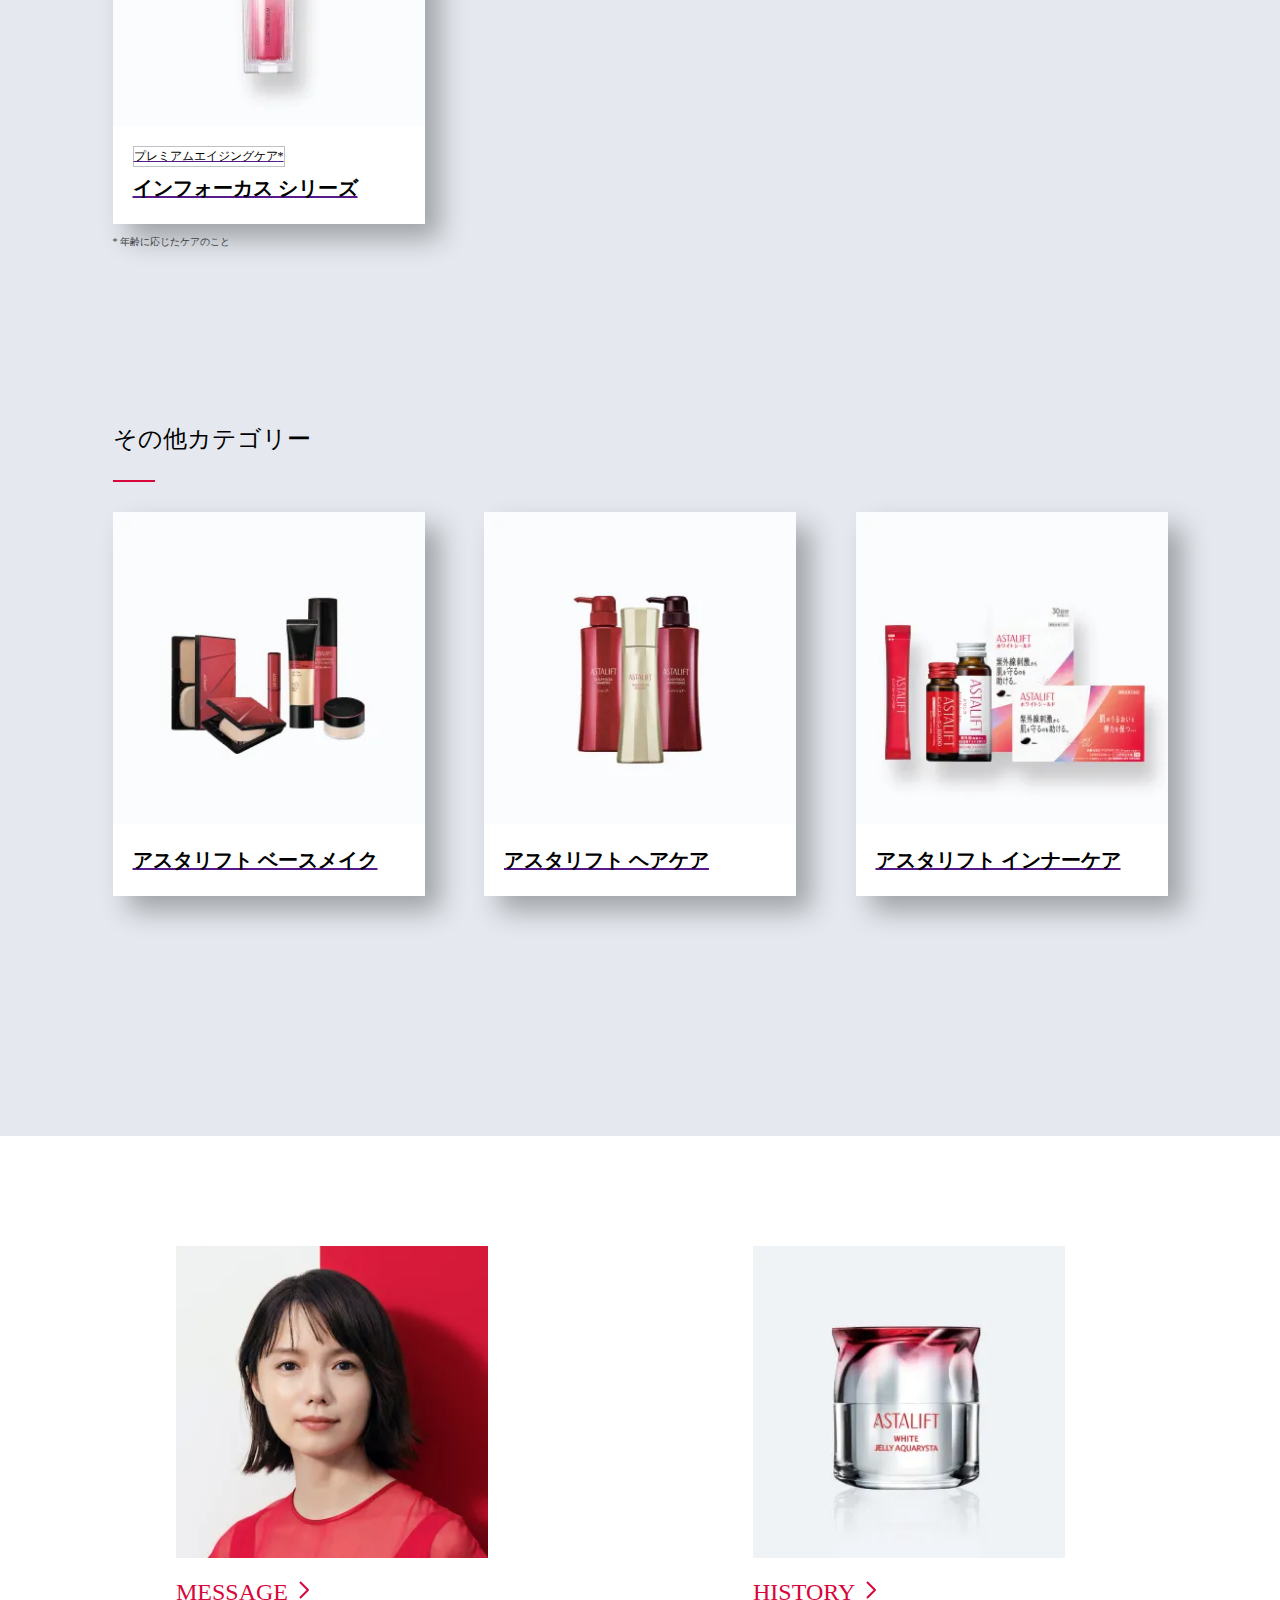
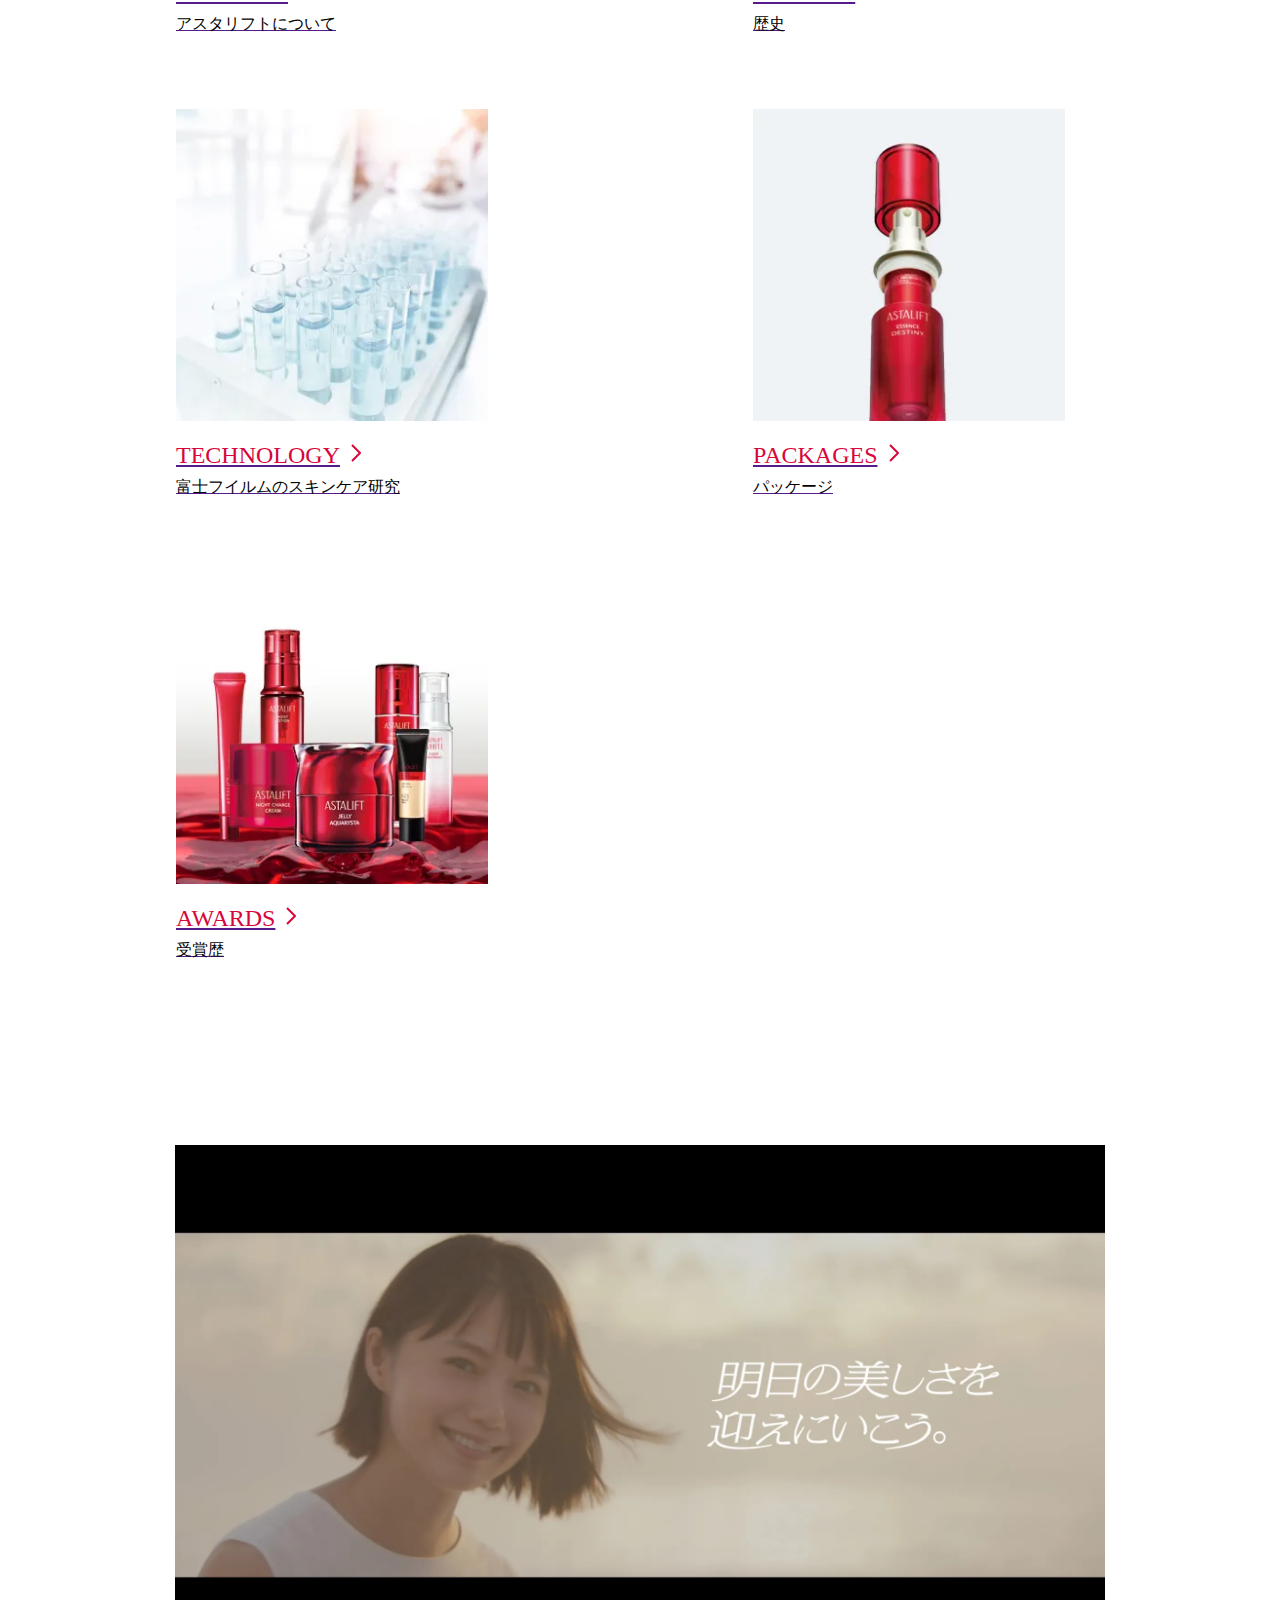
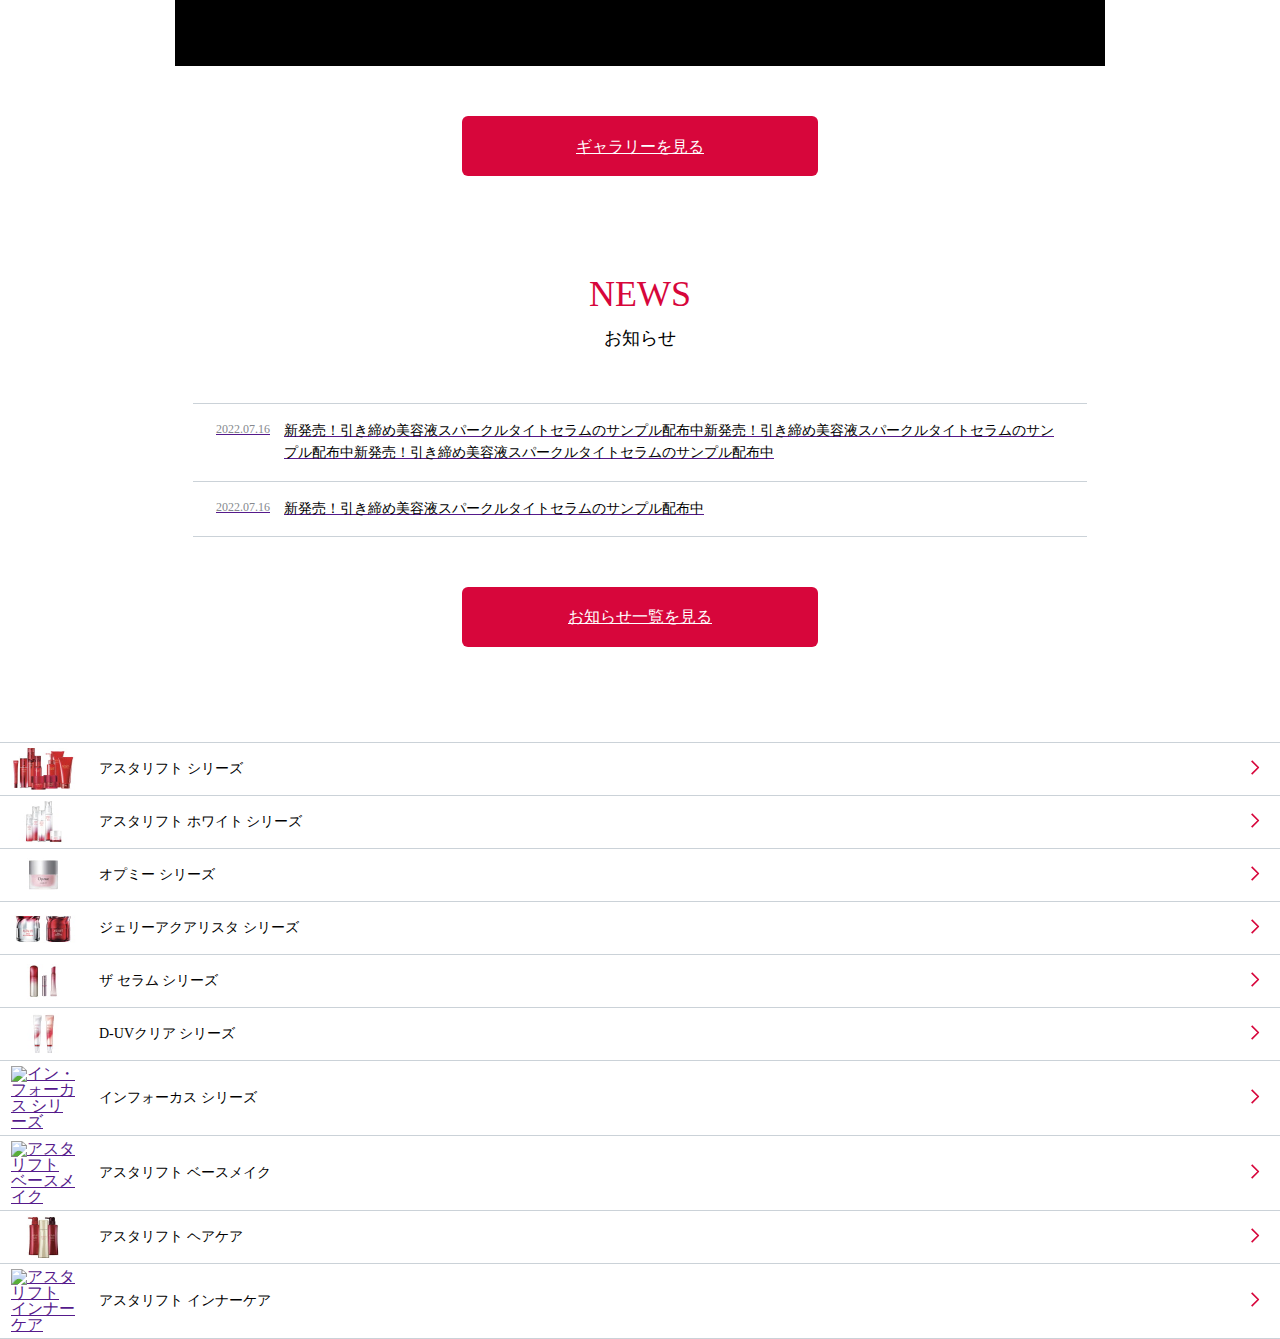
==== commit e0863822: "footer-series部分 sp作成途中" ====
--- a/index.html
+++ b/index.html
@@ -358,7 +358,83 @@
             <div class="common-btn">
                 <a class="common-btn__link" href="">お知らせ一覧を見る</a>
             </div>
-        </section>    
+        </section>
+        <footer class="footer">
+            <div class="footer-series">
+                <ul class="footer-series__list">
+                    <li class="footer-series__item">
+                        <a class="footer-series__link" href="">
+                            <source srcset="/assets/webp/menu-series_img_astalift.webp" type="image/webp">
+                            <img class="footer-series__img" src="/assets/images/menu-series_img_astalift.jpg" type="image/jpeg" alt="アスタリフト シリーズ">
+                        </a>
+                        <p class="footer-series__link-text">アスタリフト シリーズ</p>
+                    </li>
+                    <li class="footer-series__item">
+                        <a class="footer-series__link" href="">
+                            <source srcset="/assets/webp/menu-series_img_white.webp" type="image/webp">
+                            <img class="footer-series__img" src="/assets/images/menu-series_img_white.jpg" type="image/jpeg" alt="アスタリフト ホワイト シリーズ">
+                        </a>
+                        <p class="footer-series__link-text">アスタリフト ホワイト シリーズ</p>
+                    </li>
+                    <li class="footer-series__item">
+                        <a class="footer-series__link" href="">
+                            <source srcset="/assets/webp/menu-series_img_opme.webp" type="image/webp">
+                            <img class="footer-series__img" src="/assets/images/menu-series_img_opme.jpg" type="image/jpeg" alt="オプミー">
+                        </a>
+                        <p class="footer-series__link-text">オプミー シリーズ</p>
+                    </li>
+                    <li class="footer-series__item">
+                        <a class="footer-series__link" href="">
+                            <source srcset="/assets/webp/menu-series_img_jelly.webp" type="image/webp">
+                            <img class="footer-series__img" src="/assets/images/menu-series_img_jelly.jpg" type="image/jpeg" alt="ジェリーアクアリスタ">
+                        </a>
+                        <p class="footer-series__link-text">ジェリーアクアリスタ シリーズ</p>
+                    </li>
+                    <li class="footer-series__item">
+                        <a class="footer-series__link" href="">
+                            <source srcset="/assets/webp/menu-series_img_serum.webp" type="image/webp">
+                            <img class="footer-series__img" src="/assets/images/menu-series_img_serum.jpg" type="image/jpeg" alt="ザ セラム シリーズ">
+                        </a>
+                        <p class="footer-series__link-text">ザ セラム シリーズ</p>
+                    </li>
+                    <li class="footer-series__item">
+                        <a class="footer-series__link" href="">
+                            <source srcset="/assets/webp/menu-series_img_uv.webp" type="image/webp">
+                            <img class="footer-series__img" src="/assets/images/menu-series_img_uv.jpg" type="image/jpeg" alt="D-UVクリア シリーズ">
+                        </a>
+                        <p class="footer-series__link-text">D-UVクリア シリーズ</p>
+                    </li>
+                    <li class="footer-series__item">
+                        <a class="footer-series__link" href="">
+                            <source srcset="/assets/webp/menu-series_img_In-focus.webp" type="image/webp">
+                            <img class="footer-series__img" src="/assets/images/menu-series_img_in-focus.jpg" type="image/jpeg" alt="イン・フォーカス シリーズ">
+                        </a>
+                        <p class="footer-series__link-text">インフォーカス シリーズ</p>
+                    </li>
+                    <li class="footer-series__item">
+                        <a class="footer-series__link" href="">
+                            <source srcset="/assets/webp/menu-series_img_basemake.webp" type="image/webp">
+                            <img class="footer-series__img" src="/assets/images/menu-series_img_basemake.jpg" type="image/jpeg" alt="アスタリフト ベースメイク">
+                        </a>
+                        <p class="footer-series__link-text">アスタリフト ベースメイク</p>
+                    </li>
+                    <li class="footer-series__item">
+                        <a class="footer-series__link" href="">
+                            <source srcset="/assets/webp/menu-series_img_scalpfocus.webp" type="image/webp">
+                            <img class="footer-series__img" src="/assets/images/menu-series_img_scalpfocus.jpg" type="image/jpeg" alt="アスタリフト ヘアケア">
+                        </a>
+                        <p class="footer-series__link-text">アスタリフト ヘアケア</p>
+                    </li>
+                    <li class="footer-series__item">
+                        <a class="footer-series__link" href="">
+                            <source srcset="/assets/webp/menu-series_img_innercare.webp" type="image/webp">
+                            <img class="footer-series__img" src="/assets/images/menu-series_img_innercare.jpg" type="image/jpeg" alt="アスタリフト インナーケア">
+                        </a>
+                        <p class="footer-series__link-text">アスタリフト インナーケア</p>
+                    </li>
+                </ul>
+            </div>
+        </footer>    
     </div>
 </body>
 </html>--- a/css/style.css
+++ b/css/style.css
@@ -5,6 +5,7 @@
     --contentBlack: #000000;
     --contentWhite: #FFFFFF;
     --astaliftRed: #D7063B;
+    --LineGray: #CBD2D8;
 }
 
 /* 共通width */
@@ -604,10 +605,10 @@
 }
 .news-box__item{
     padding: 16px 0;
-    border-top: 1px #CBD2D8 solid;
+    border-top: 1px solid var(--LineGray);
 }
 .news-box__item:last-of-type{
-    border-bottom: 1px #CBD2D8 solid;
+    border-bottom: 1px solid var(--LineGray);
 }
 .news-box__item-link{
     display: flex;
@@ -648,3 +649,63 @@
     .news-box__item-text{
     }
 }
+
+/* footer */
+.footer{
+    padding: 53px 0 0;
+}
+@media screen and (min-width: 900px){
+    .footer{
+        padding: 95px 0 0;
+    }    
+}
+
+/* footer-series */
+.footer-series{
+
+}
+.footer-series__list{
+
+}
+.footer-series__item{
+    display: flex;
+    align-items: center;
+    justify-content: start;
+    padding: 5px 20px 5px 11px;
+    position: relative;
+    border-top: 1px solid var(--LineGray);
+}
+.footer-series__item:last-of-type{
+    border-bottom: 1px solid var(--LineGray);
+}
+.footer-series__link{
+    margin-right: 23px;
+}
+.footer-series__img{
+    display: block;
+    width: 65px;
+}
+.footer-series__link-text{
+    display: flex;
+    align-items: center;
+    font-size: 14px;
+    color: var(--contentBlack);
+    line-height: 160%;
+}
+.footer-series__link-text::after{
+    content: "";
+    display: block;
+    background-image: url("/assets/images/right_arrow.svg");
+    background-repeat: no-repeat;
+    background-size: contain;
+    width: 10px;
+    height: 20px;
+    position: absolute;
+    top: 0;
+    bottom: 0;
+    right: 20px;
+    margin: auto;
+
+}
+@media screen and (min-width: 900px){
+}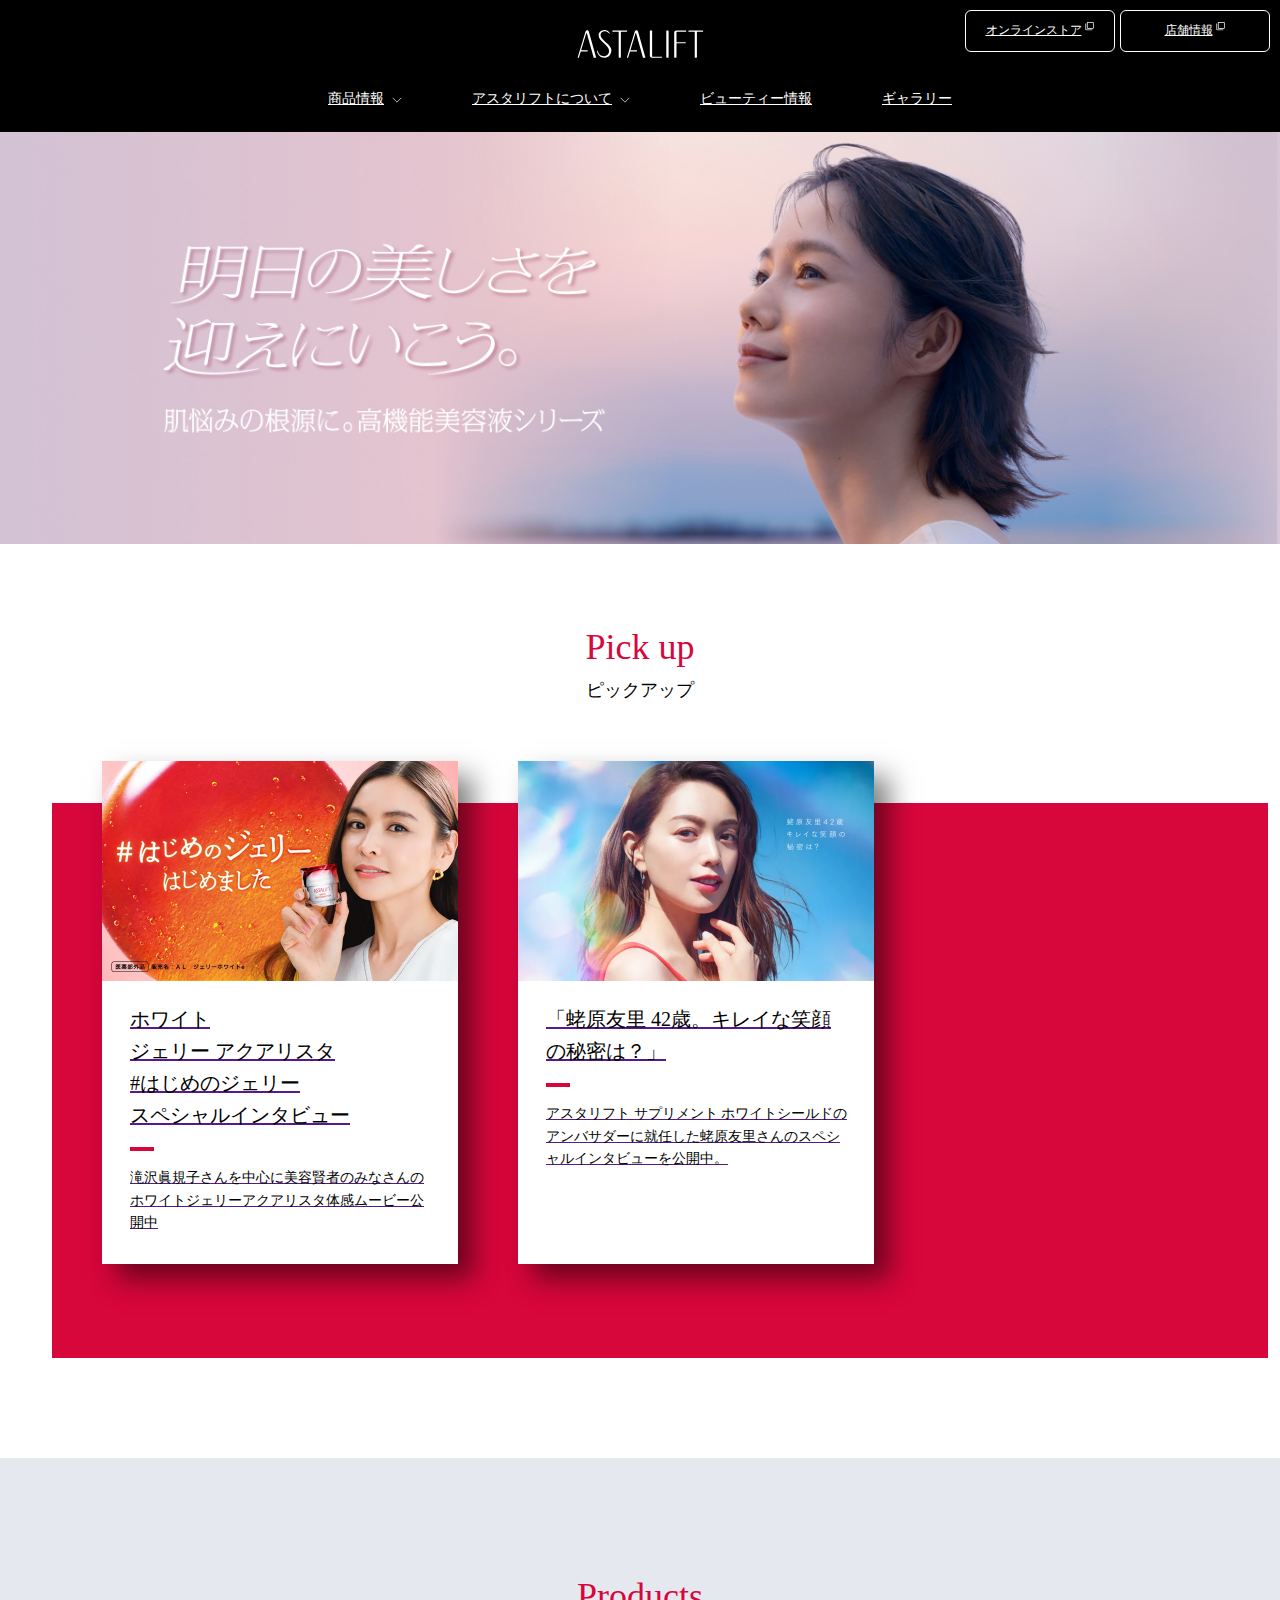
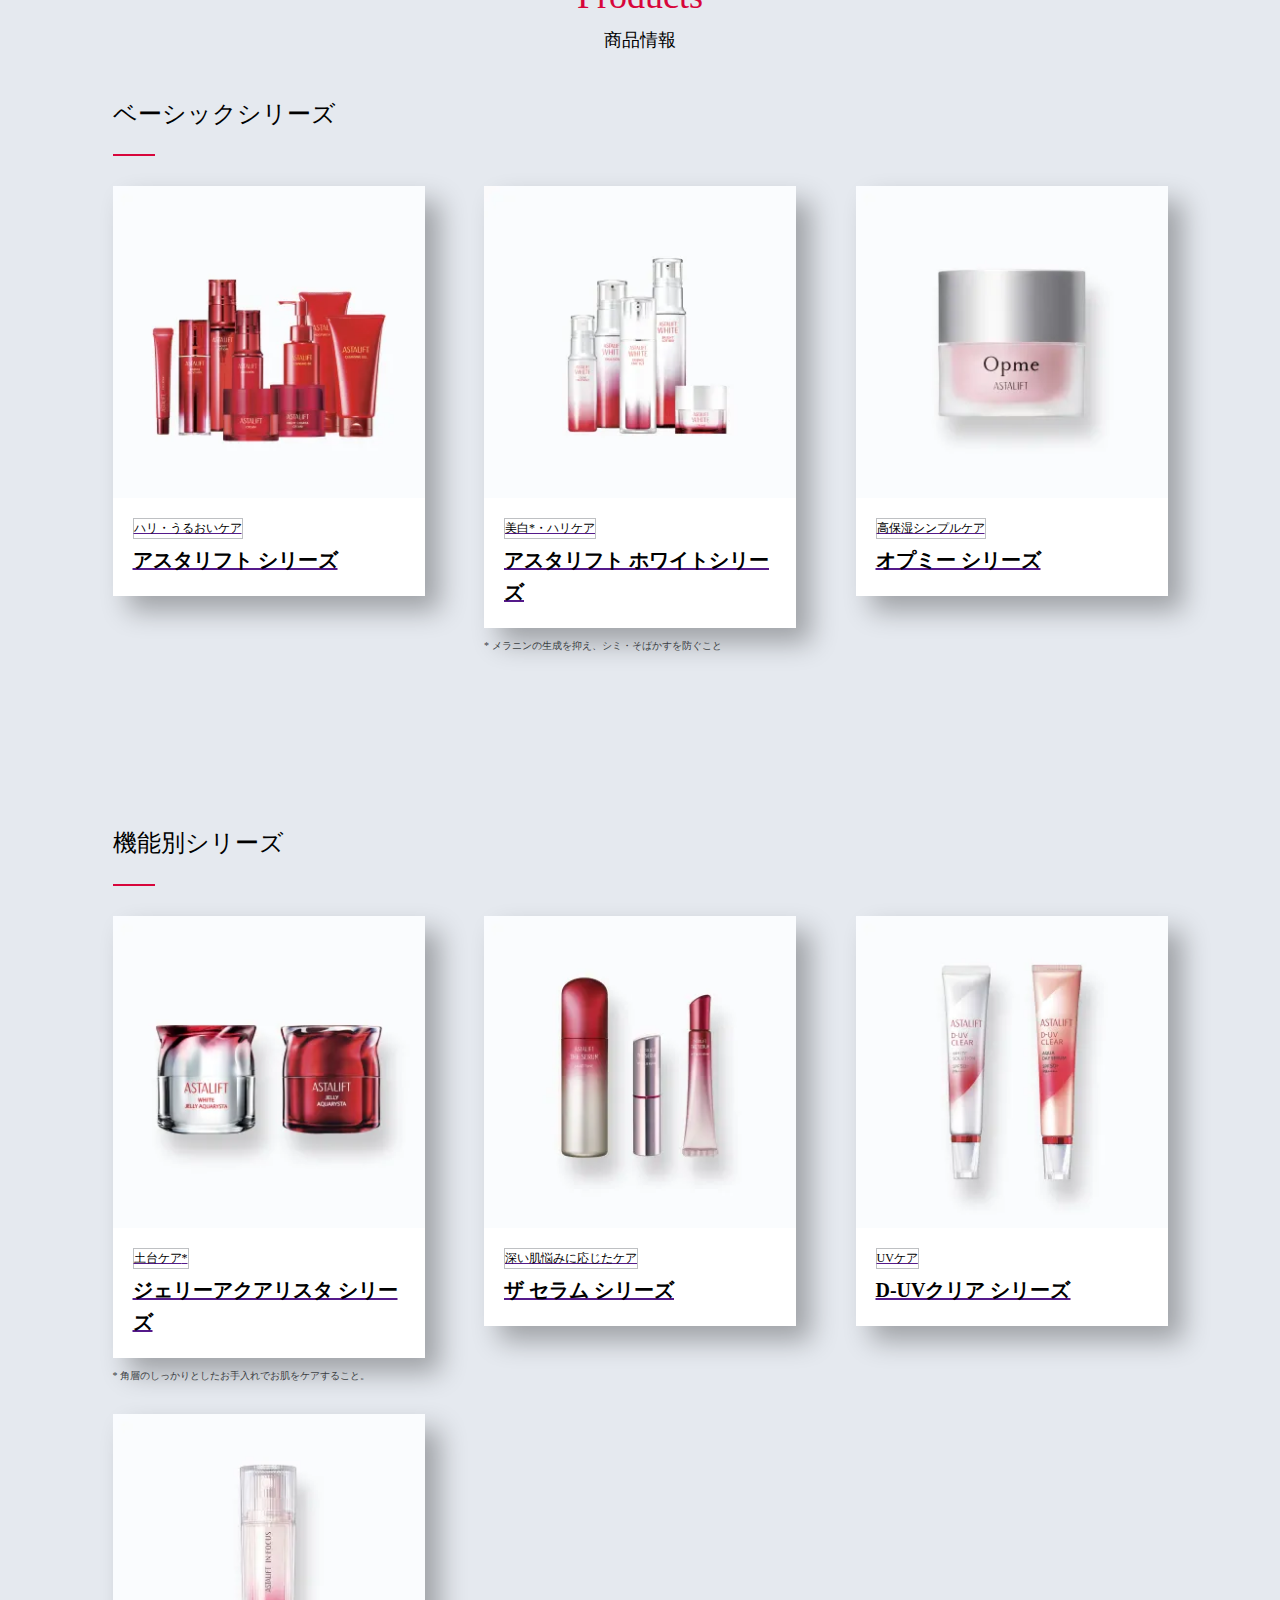
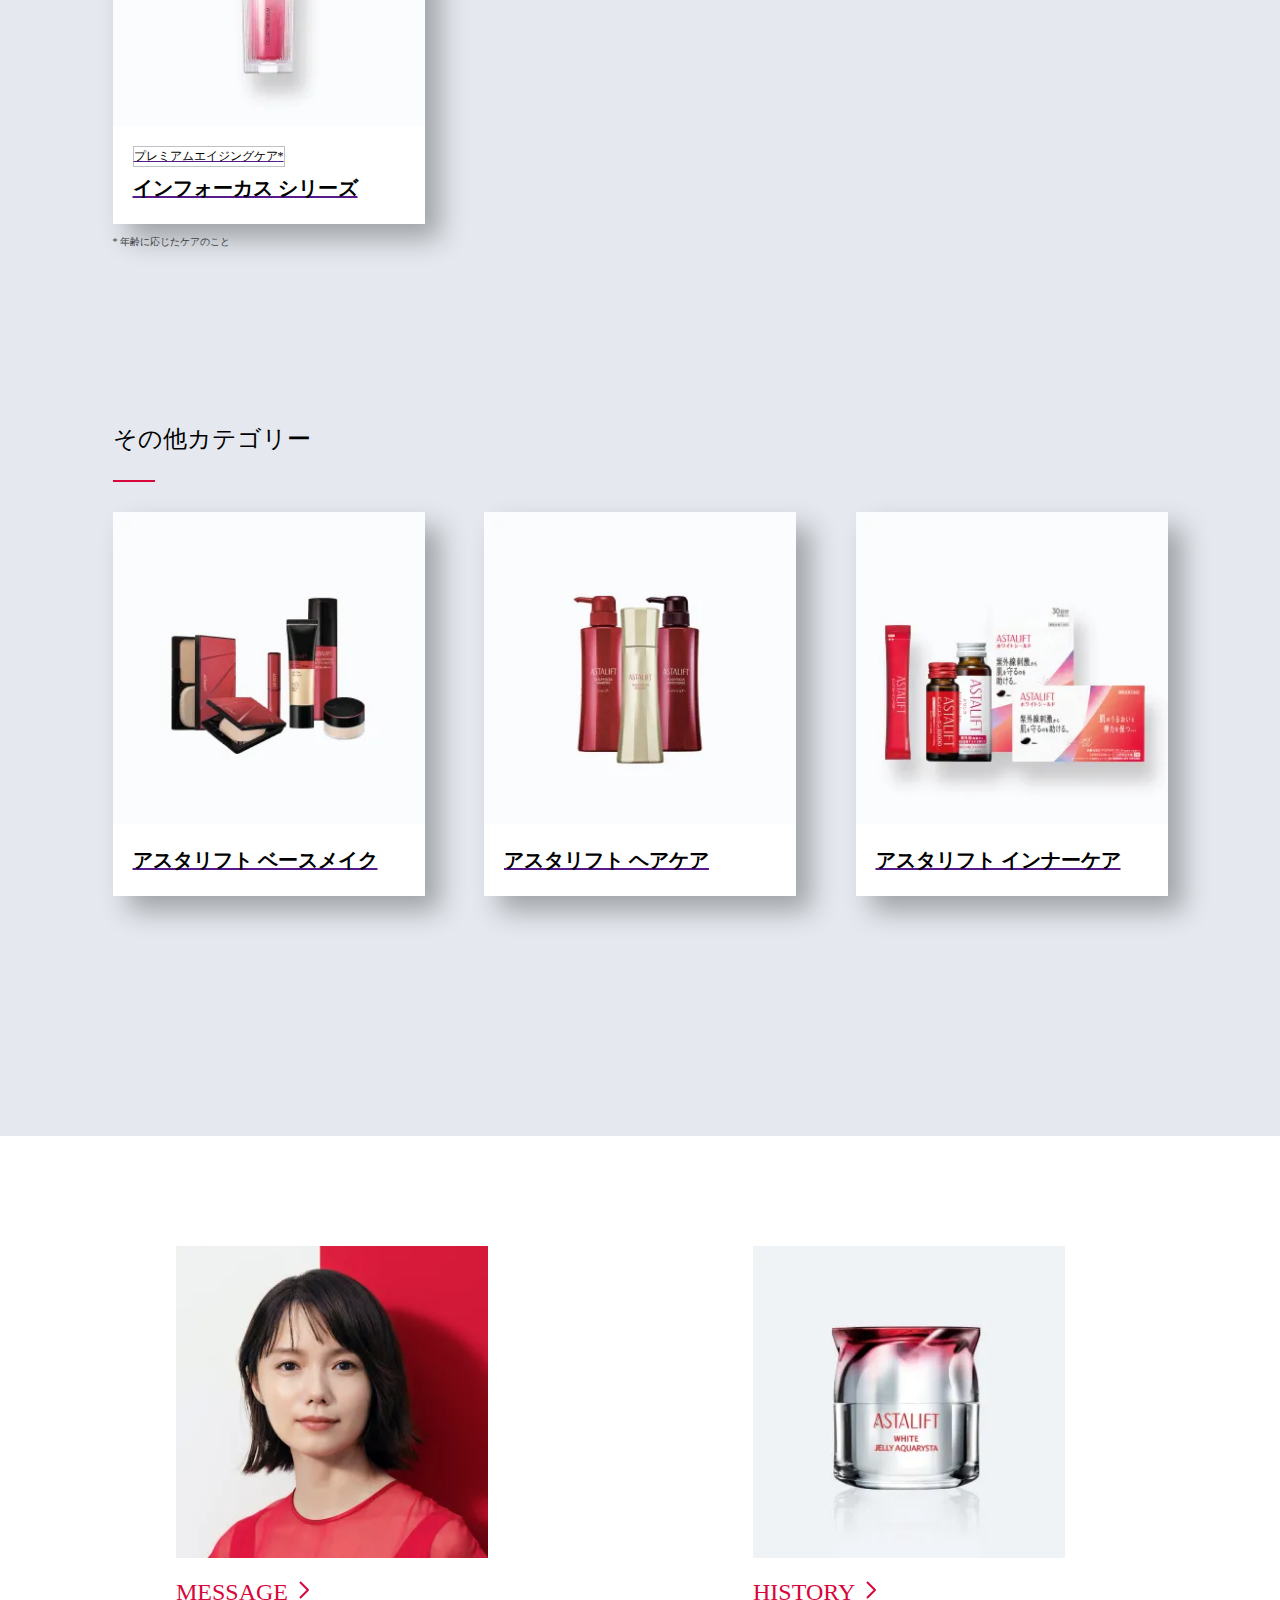
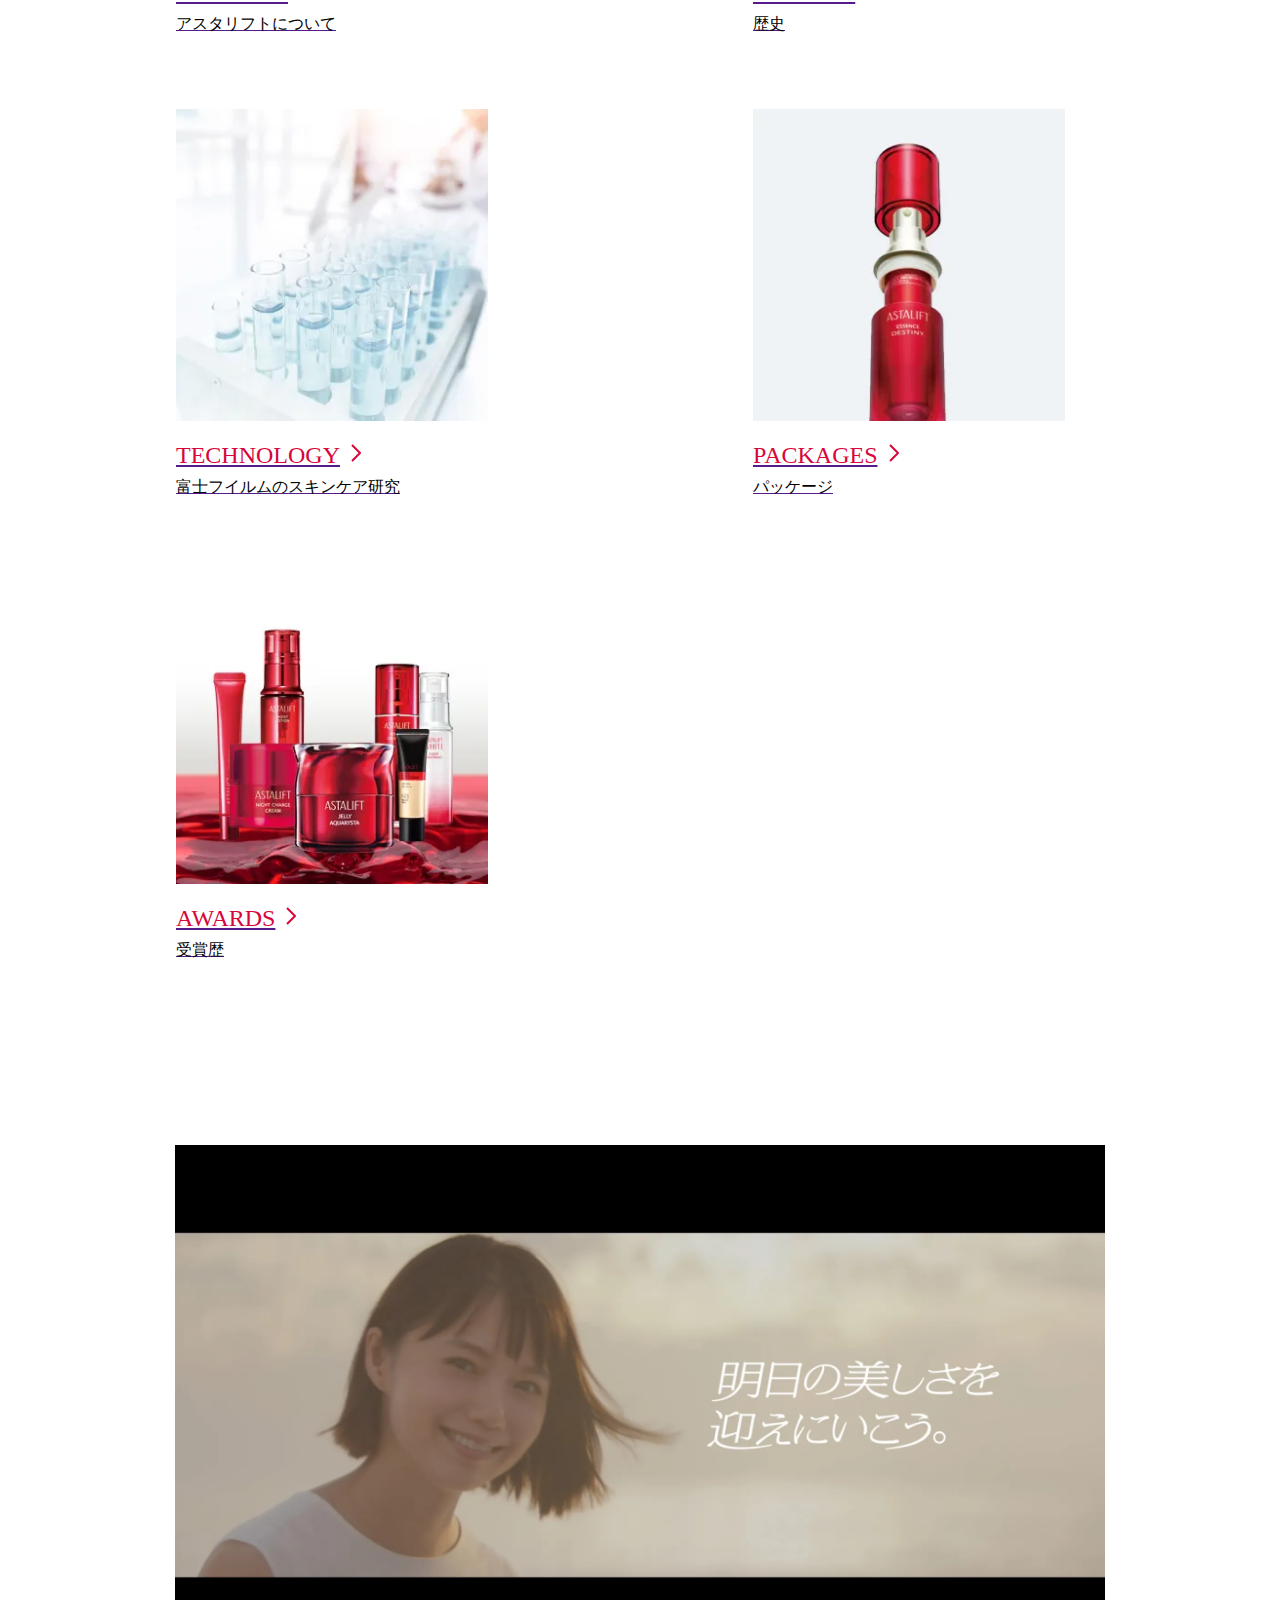
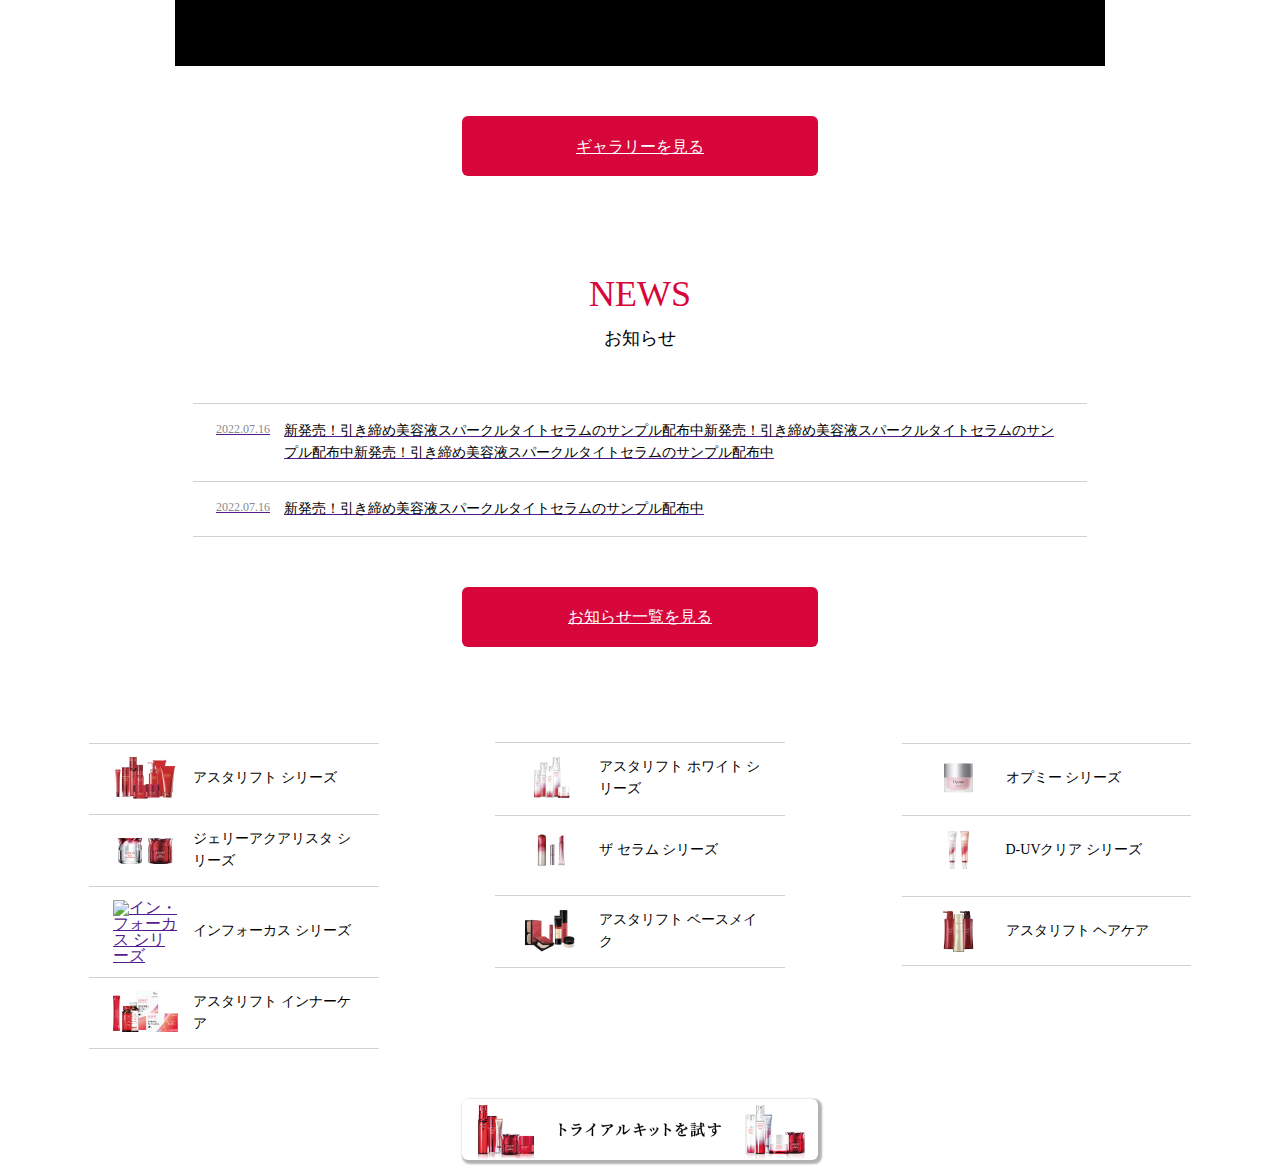
==== commit c19a6940: "footer-trial部分 作成完了" ====
--- a/index.html
+++ b/index.html
@@ -332,7 +332,7 @@
             <div class="products-yt top-movie__content">
                 <picture>
                     <source type="image/webp" srcset="/assets/webp/top-movie.webp">
-                    <img class="top-movie__img" src="/assets/images/top-movie.jpg" alt="">
+                    <img class="top-movie__img" src="/assets/images/top-movie.jpg" type="image/jpeg" alt="">
                 </picture>
             </div>
             <div class="common-btn">
@@ -434,6 +434,11 @@
                     </li>
                 </ul>
             </div>
+            <div class="footer-trial">
+                <a class="footer-trial__link" href="">
+                    <img class="footer-trial__img" src="/assets/images/footer_trial.png" type="image/jpeg" alt="トライアルキットを探す">
+                </a>
+            </div>
         </footer>    
     </div>
 </body>
--- a/css/style.css
+++ b/css/style.css
@@ -662,10 +662,8 @@
 
 /* footer-series */
 .footer-series{
-
 }
 .footer-series__list{
-
 }
 .footer-series__item{
     display: flex;
@@ -705,7 +703,65 @@
     bottom: 0;
     right: 20px;
     margin: auto;
-
-}
-@media screen and (min-width: 900px){
+}
+@media screen and (min-width: 900px){
+    .footer-series{
+        padding: 0 89px;
+    }
+    .footer-series__list{
+        display: flex;
+        align-items: center;
+        justify-content: space-between;
+        flex-wrap: wrap;
+    }
+    .footer-series__item{
+        padding: 13px 20px 13px 24px;
+        /* widthの計算で間のmarginを割り出す */
+        width: calc( ( 100% - 120px ) / 4 );
+    }
+    .footer-series__item:last-of-type{
+        border-bottom: 0;
+    }
+    .footer-series__item:nth-last-of-type(-n+3){
+        border-bottom: 1px solid var(--LineGray);
+    }
+    .footer-series__link{
+        margin-right: 15px;
+    }
+    .footer-series__img{
+    }
+    .footer-series__link-text{
+    }
+    .footer-series__link-text::after{
+        display: none;
+    }    
+}
+
+/* footer-trial */
+.footer-trial{
+    display: flex;
+    align-items: center;
+    justify-content: center;
+    padding: 50px 20px 10px;
+}
+.footer-trial__link{
+    display: flex;
+    align-items: center;
+    justify-content: center;
+    background-color: var(--contentWhite);
+    border-radius: 6px;
+    box-shadow: 2px 2px 2px 2px rgba(0, 0, 0, .3);
+}
+.footer-trial__img{
+    display: block;
+    width: 100%;
+}
+@media screen and (min-width: 900px){
+    .footer-trial{
+    }
+    .footer-trial__link{
+        width: 356px;
+    }
+    .footer-trial__img{
+    }    
 }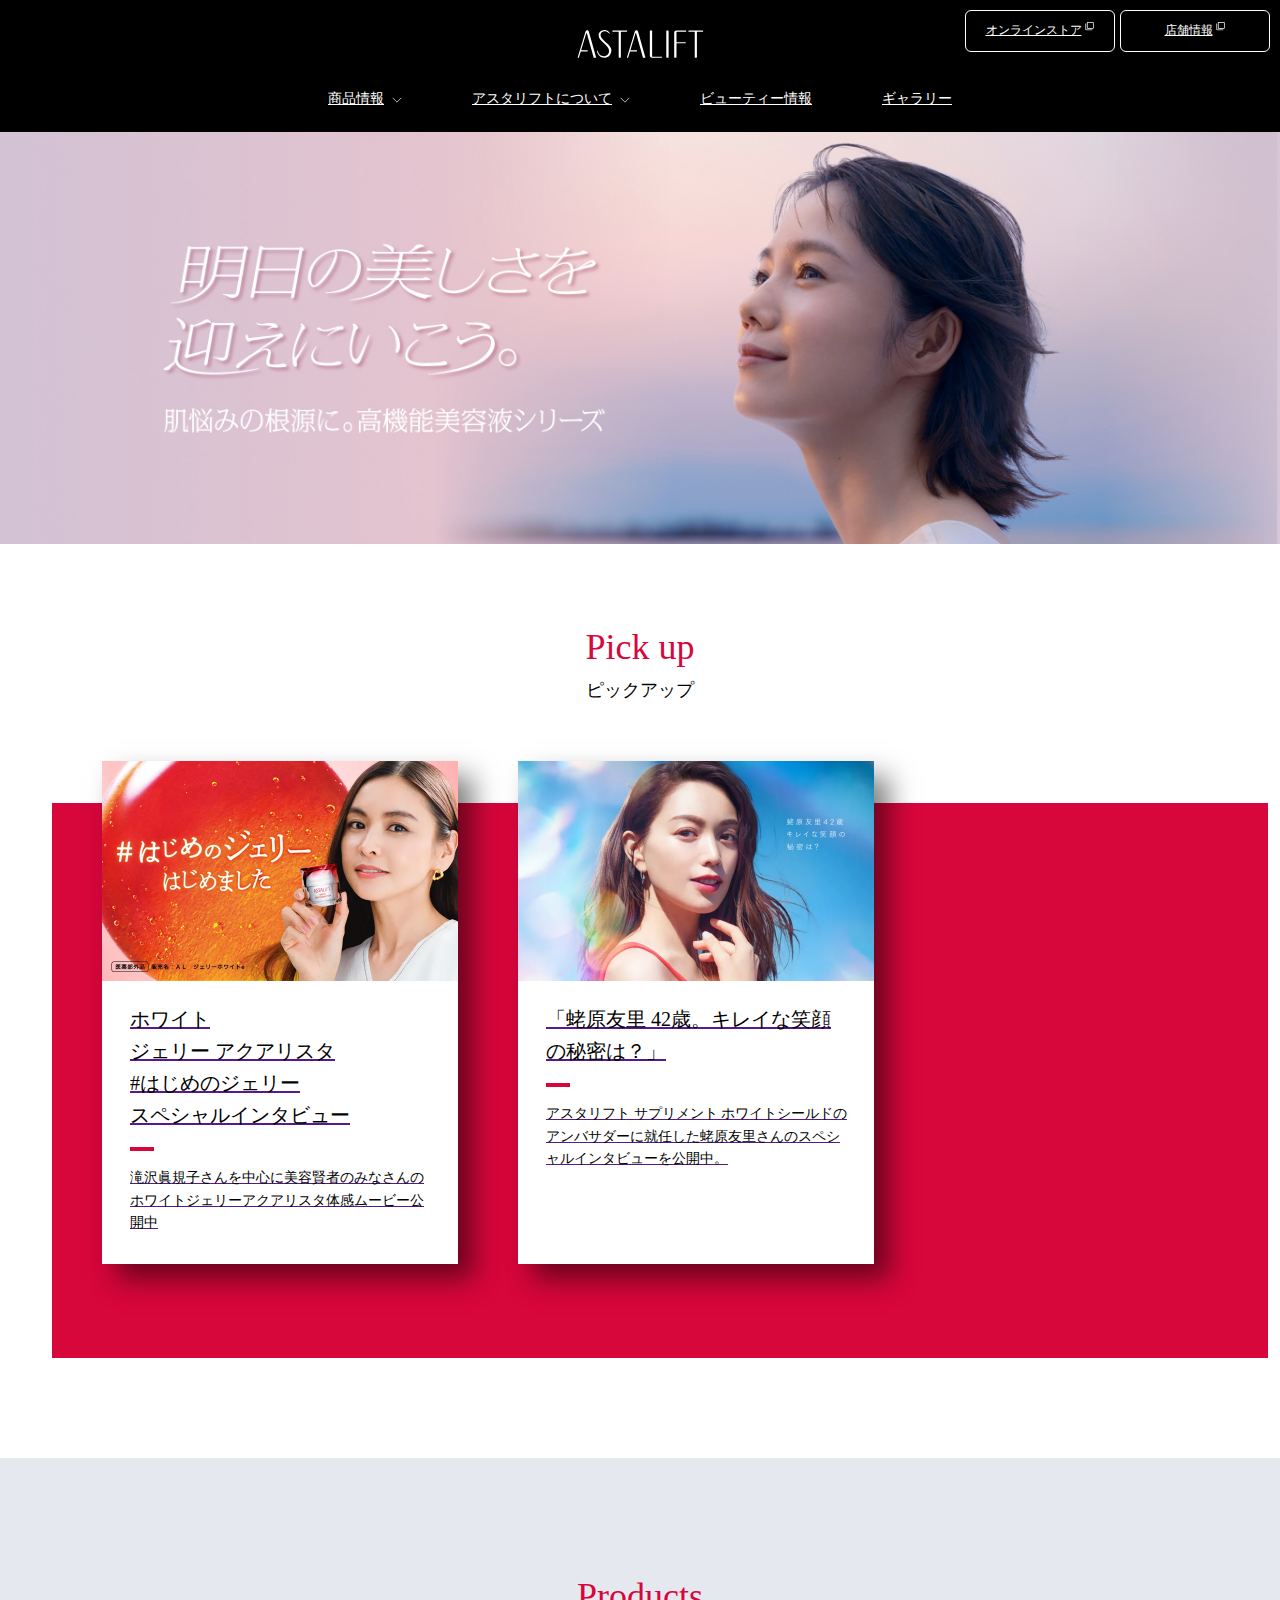
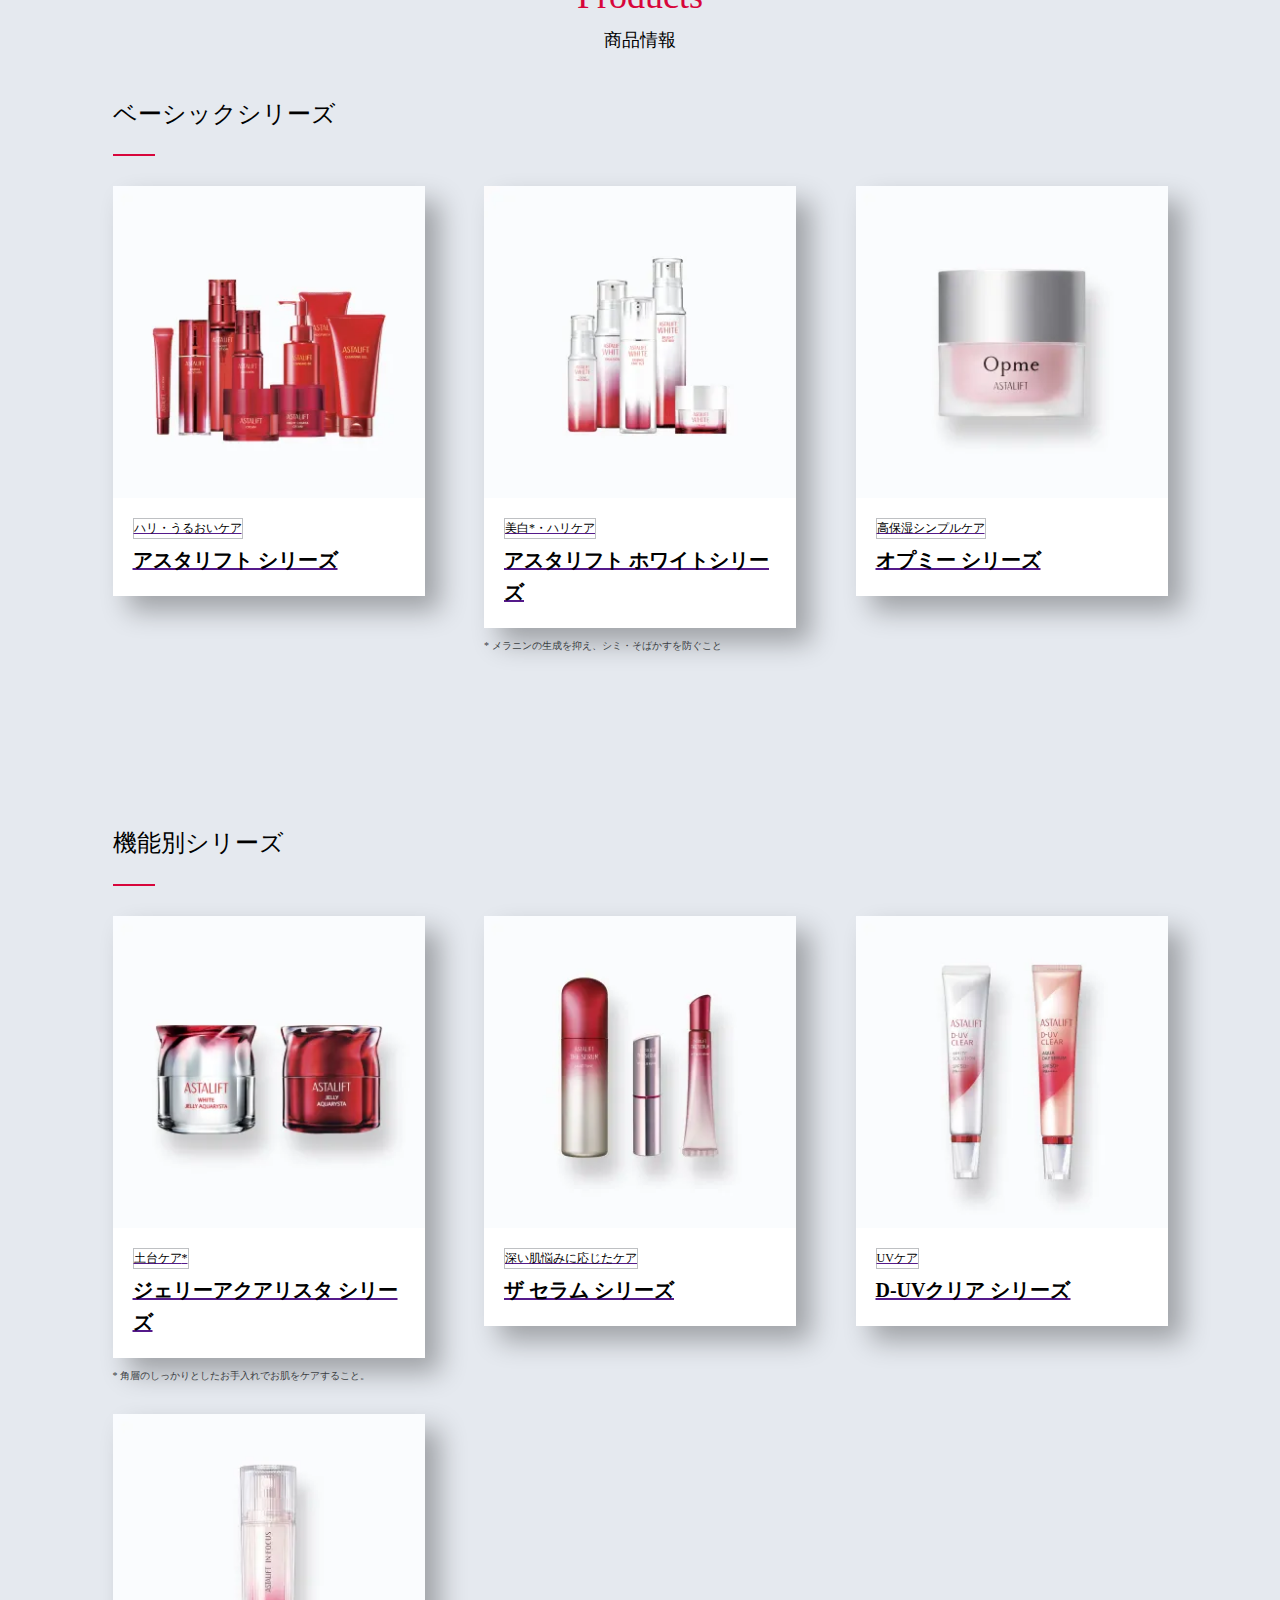
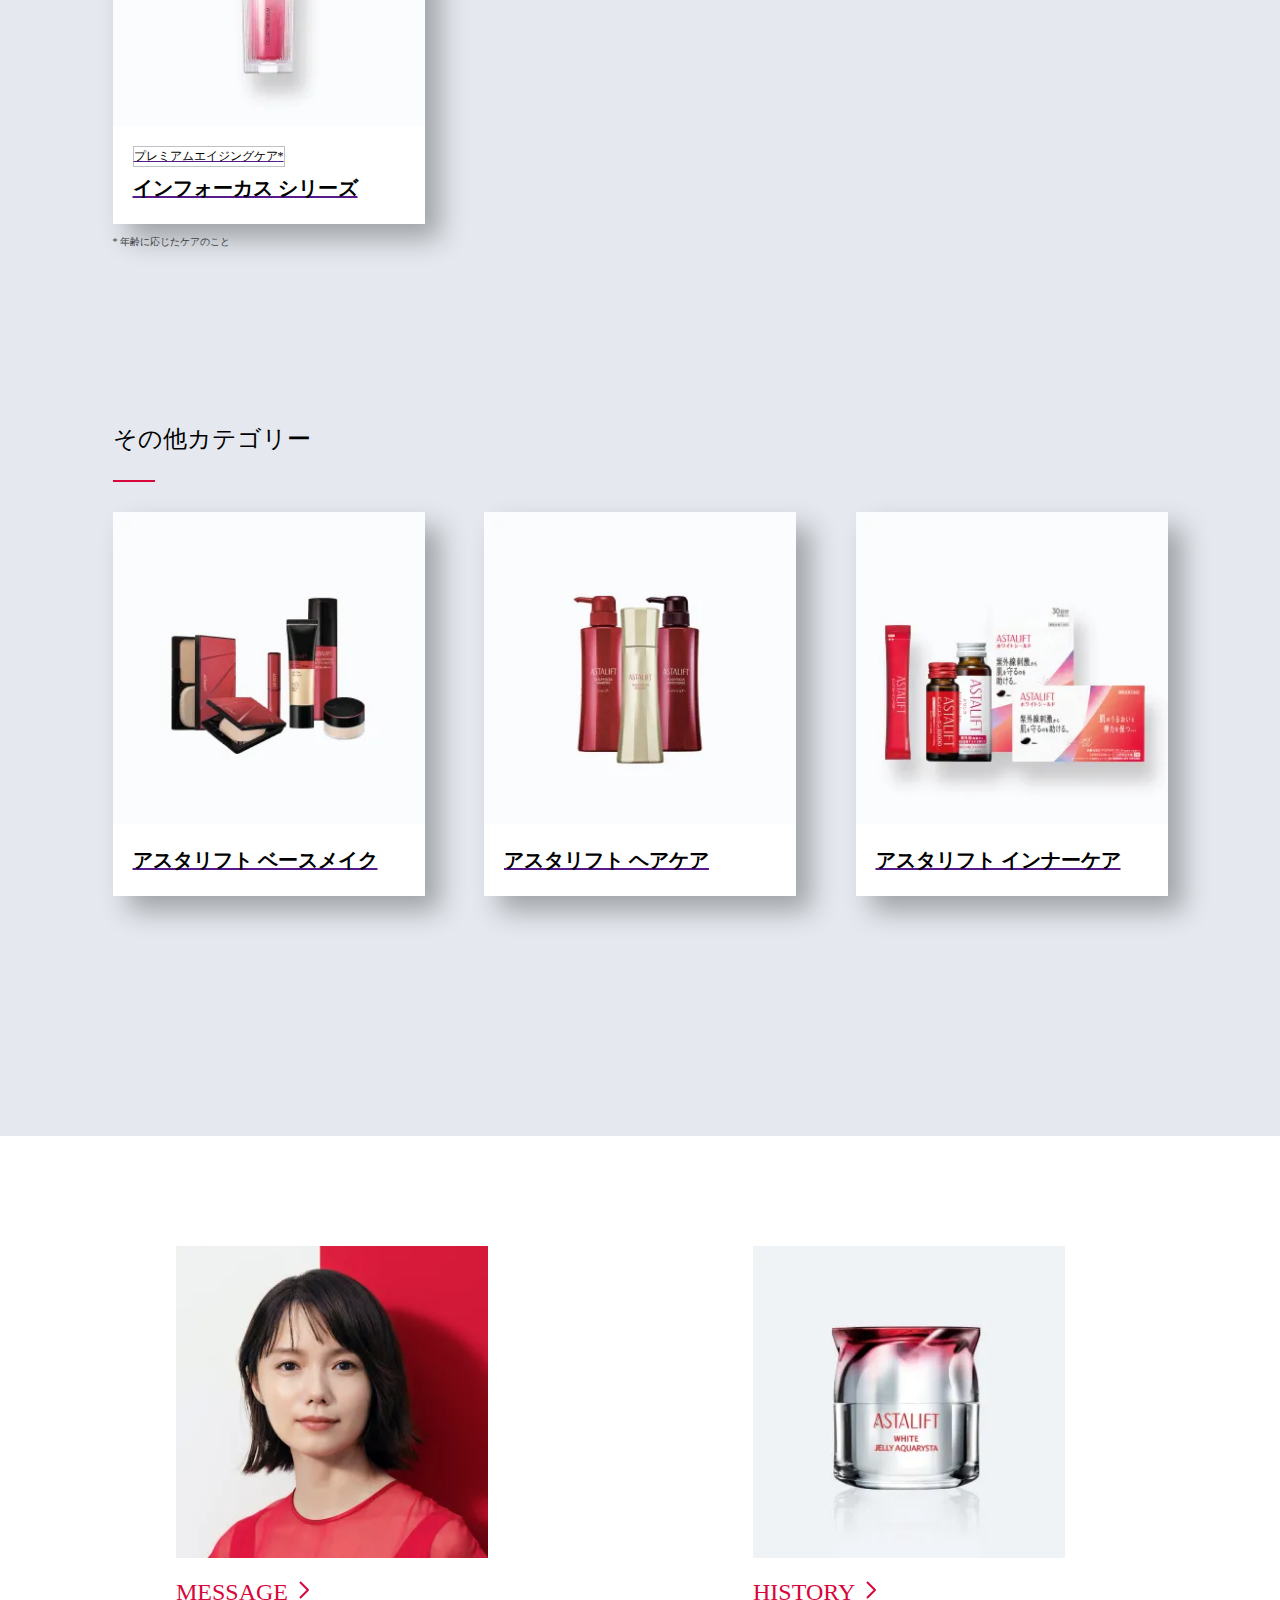
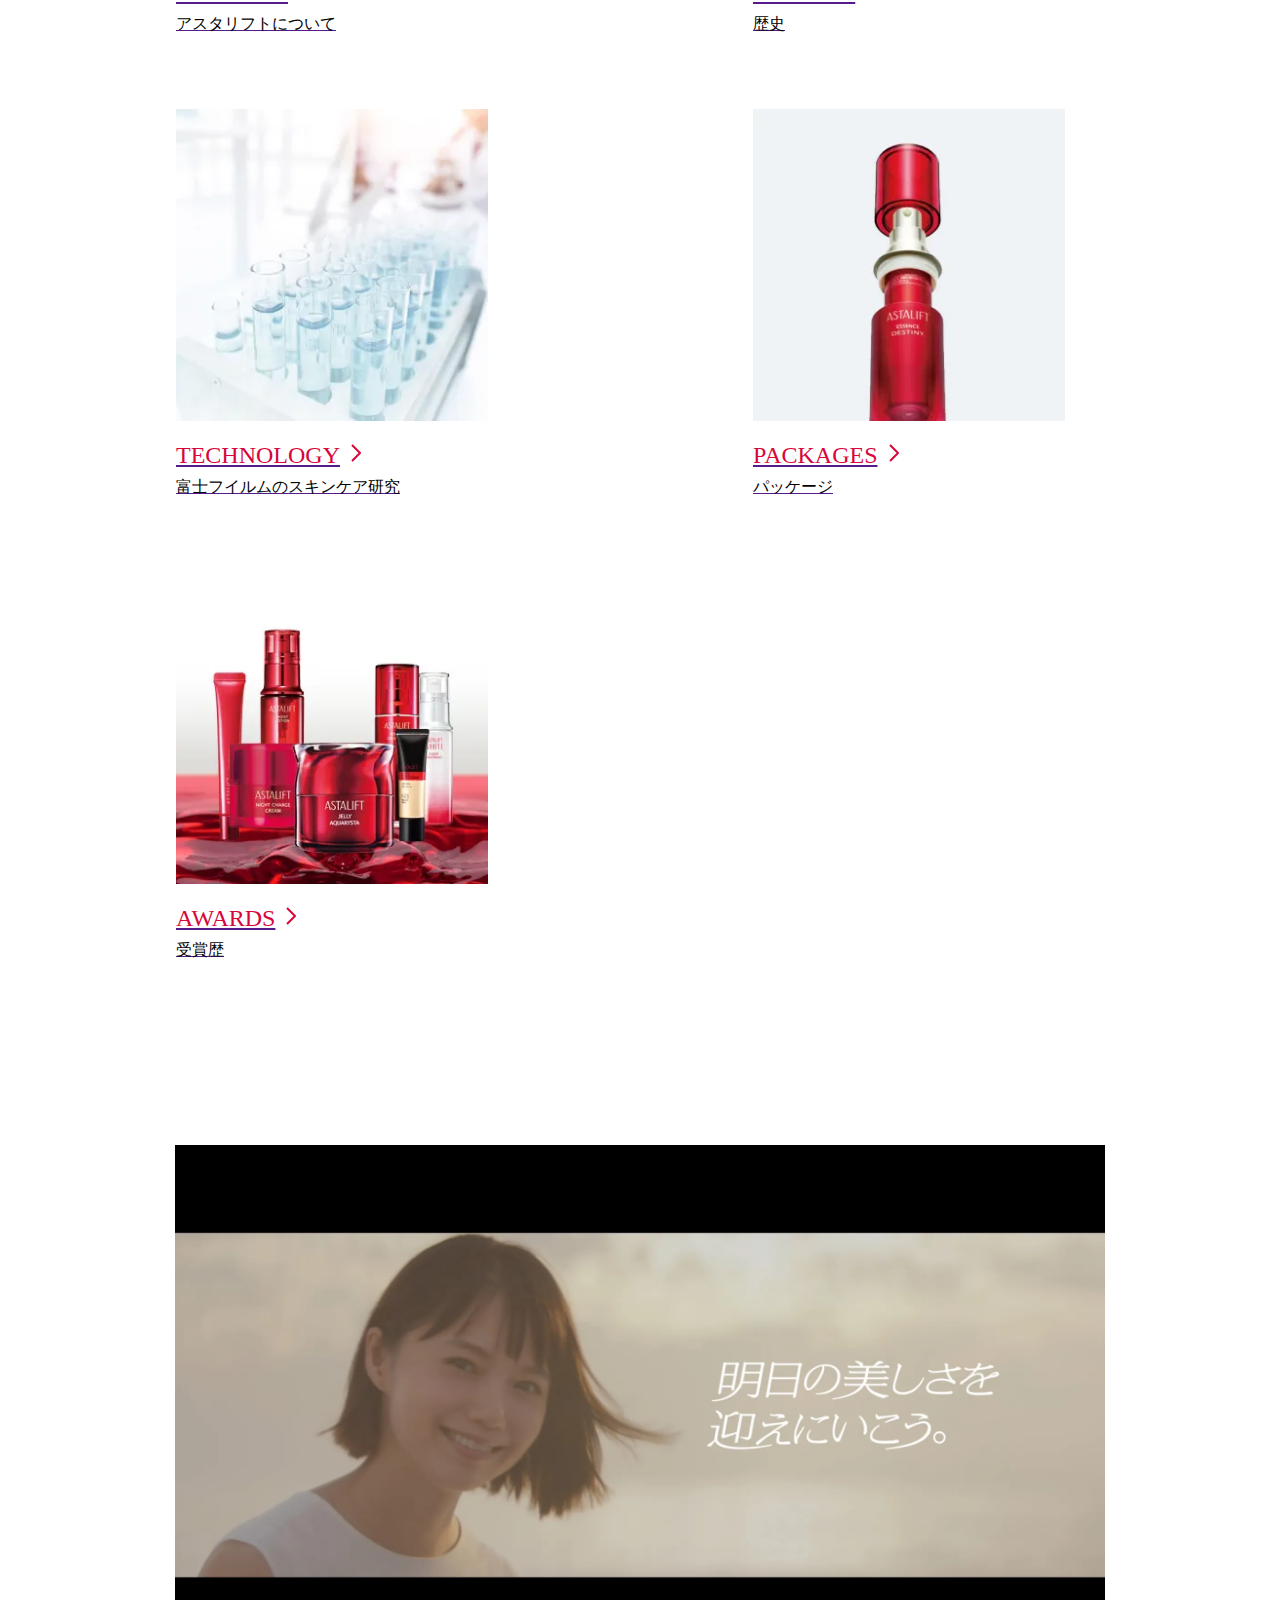
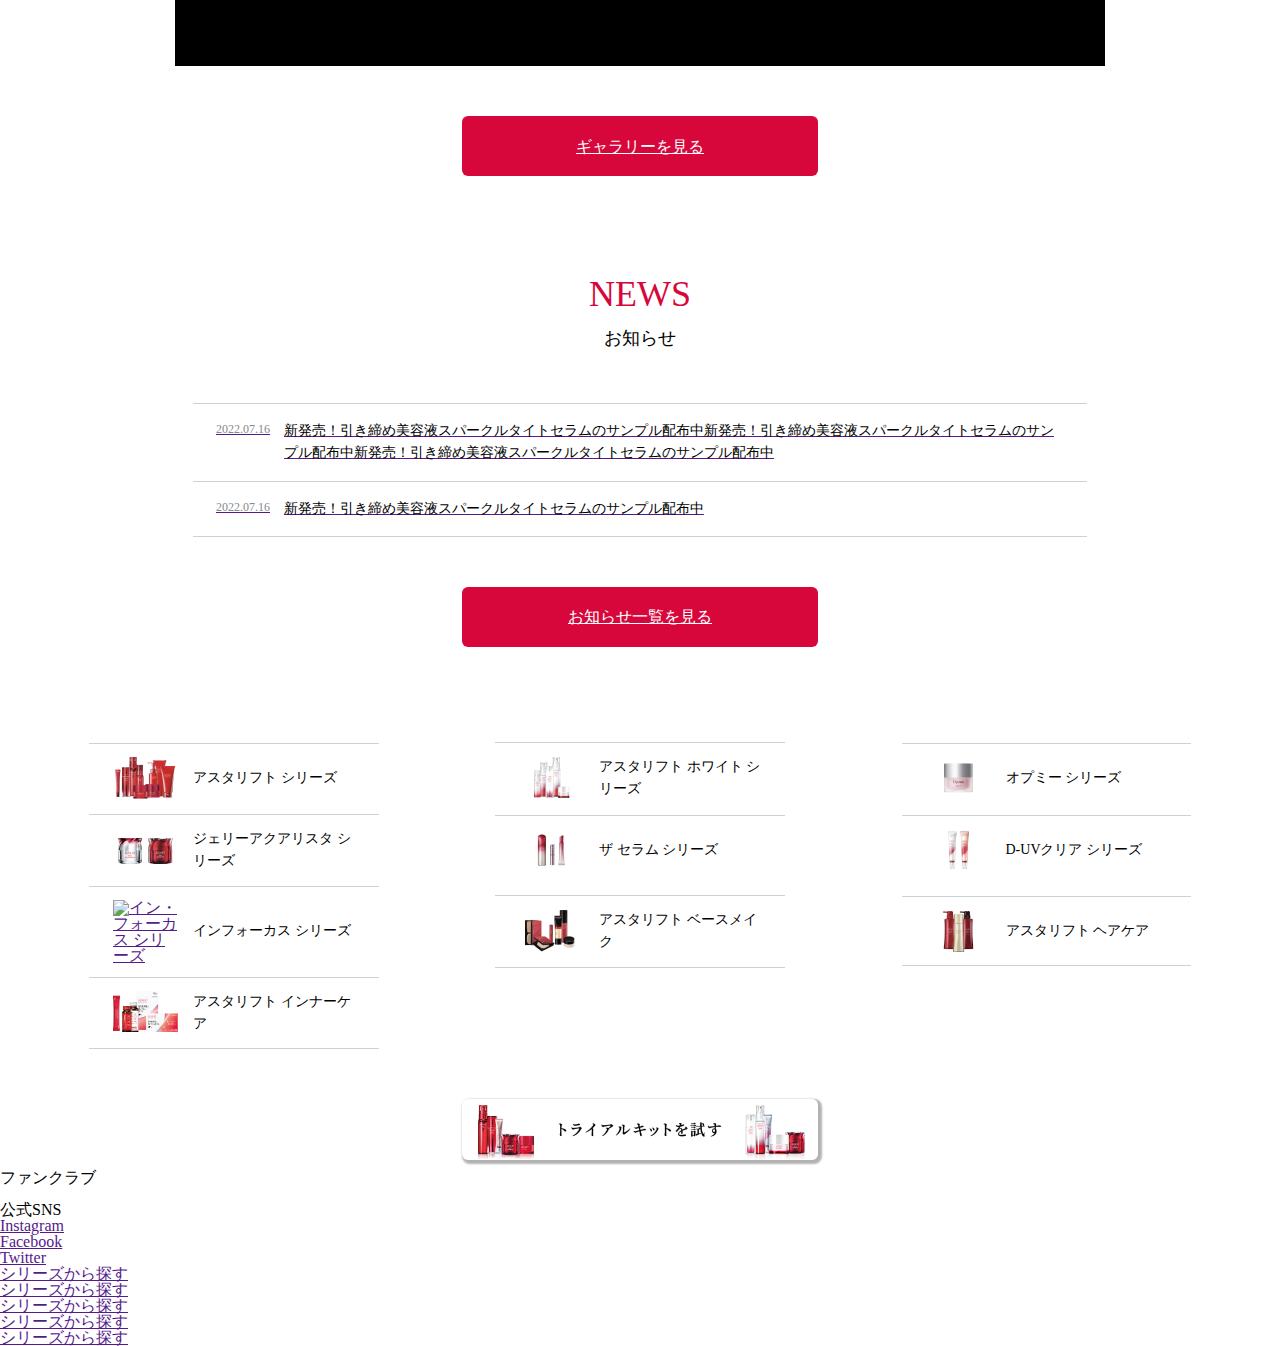
==== commit cfbcbfd2: "footer-wrap部分 sp作成途中" ====
--- a/index.html
+++ b/index.html
@@ -439,6 +439,49 @@
                     <img class="footer-trial__img" src="/assets/images/footer_trial.png" type="image/jpeg" alt="トライアルキットを探す">
                 </a>
             </div>
+            <div class="footer-wrap">
+                <div class="footer__inner pc_only"></div>
+                <div class="footer__inner sp_only">
+                    <div class="">
+                        <h3 class="">ファンクラブ</h3>
+                        <div class="">
+                            <img class="" src="" alt="">
+                            <img class="" src="" alt="">
+                        </div>
+                    </div>
+                    <div class="spfooter-sns">
+                        <h3 class="spfooter-sns__title">公式SNS</h3>
+                        <ul class="spfooter-sns__list">
+                            <li class="spfooter-sns__item">
+                                <a class="spfooter-sns__list-insta" href="">Instagram</a>
+                            </li>
+                            <li class="spfooter-sns__item">
+                                <a class="spfooter-sns__list-facebook" href="">Facebook</a>
+                            </li>
+                            <li class="spfooter-sns__item">
+                                <a class="spfooter-sns__list-twitter" href="">Twitter</a>
+                            </li>
+                        </ul>
+                    </div>
+                    <ul class="spfooter-list">
+                        <li class="spfooter-list__content">
+                            <a class="spfooter-list__link" href="">シリーズから探す</a>
+                        </li>
+                        <li class="spfooter-list__content">
+                            <a class="spfooter-list__link" href="">シリーズから探す</a>
+                        </li>
+                        <li class="spfooter-list__content">
+                            <a class="spfooter-list__link" href="">シリーズから探す</a>
+                        </li>
+                        <li class="spfooter-list__content">
+                            <a class="spfooter-list__link" href="">シリーズから探す</a>
+                        </li>
+                        <li class="spfooter-list__content">
+                            <a class="spfooter-list__link" href="">シリーズから探す</a>
+                        </li>
+                    </ul>
+                </div>
+            </div>
         </footer>    
     </div>
 </body>
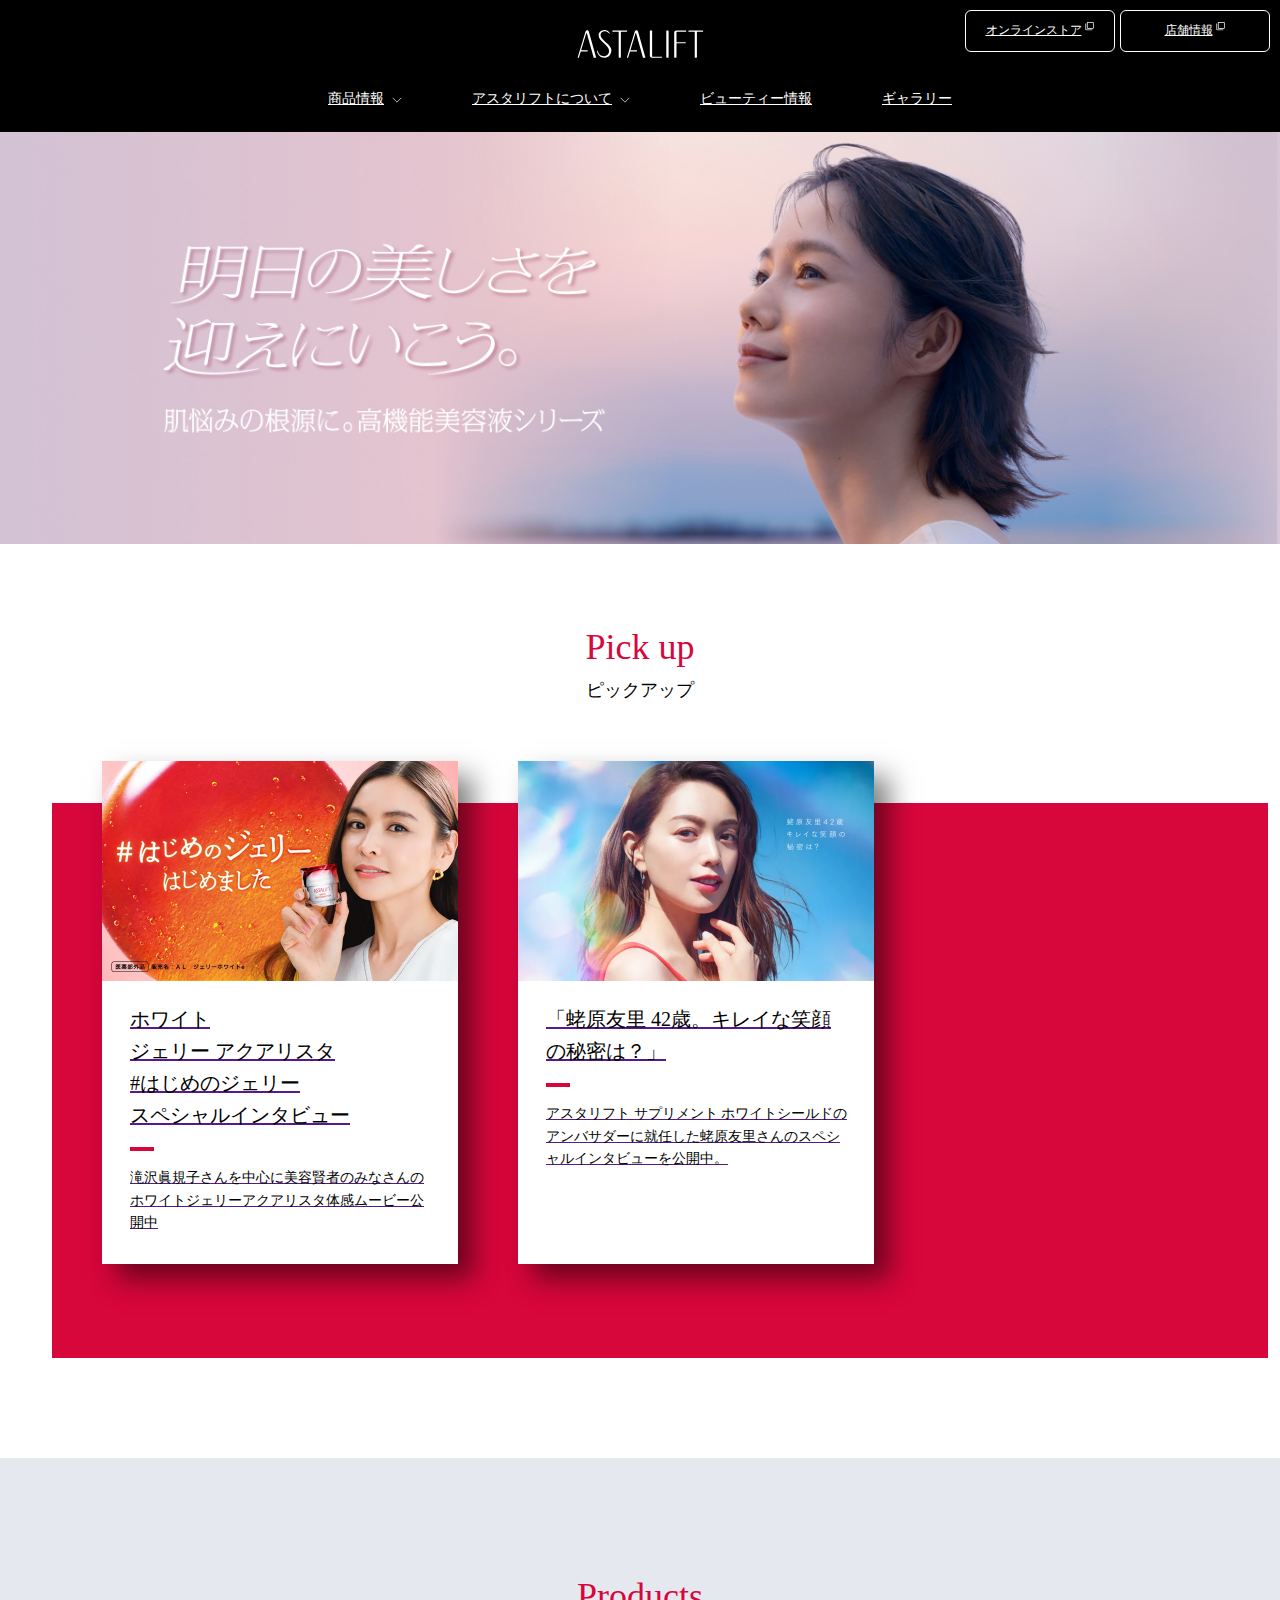
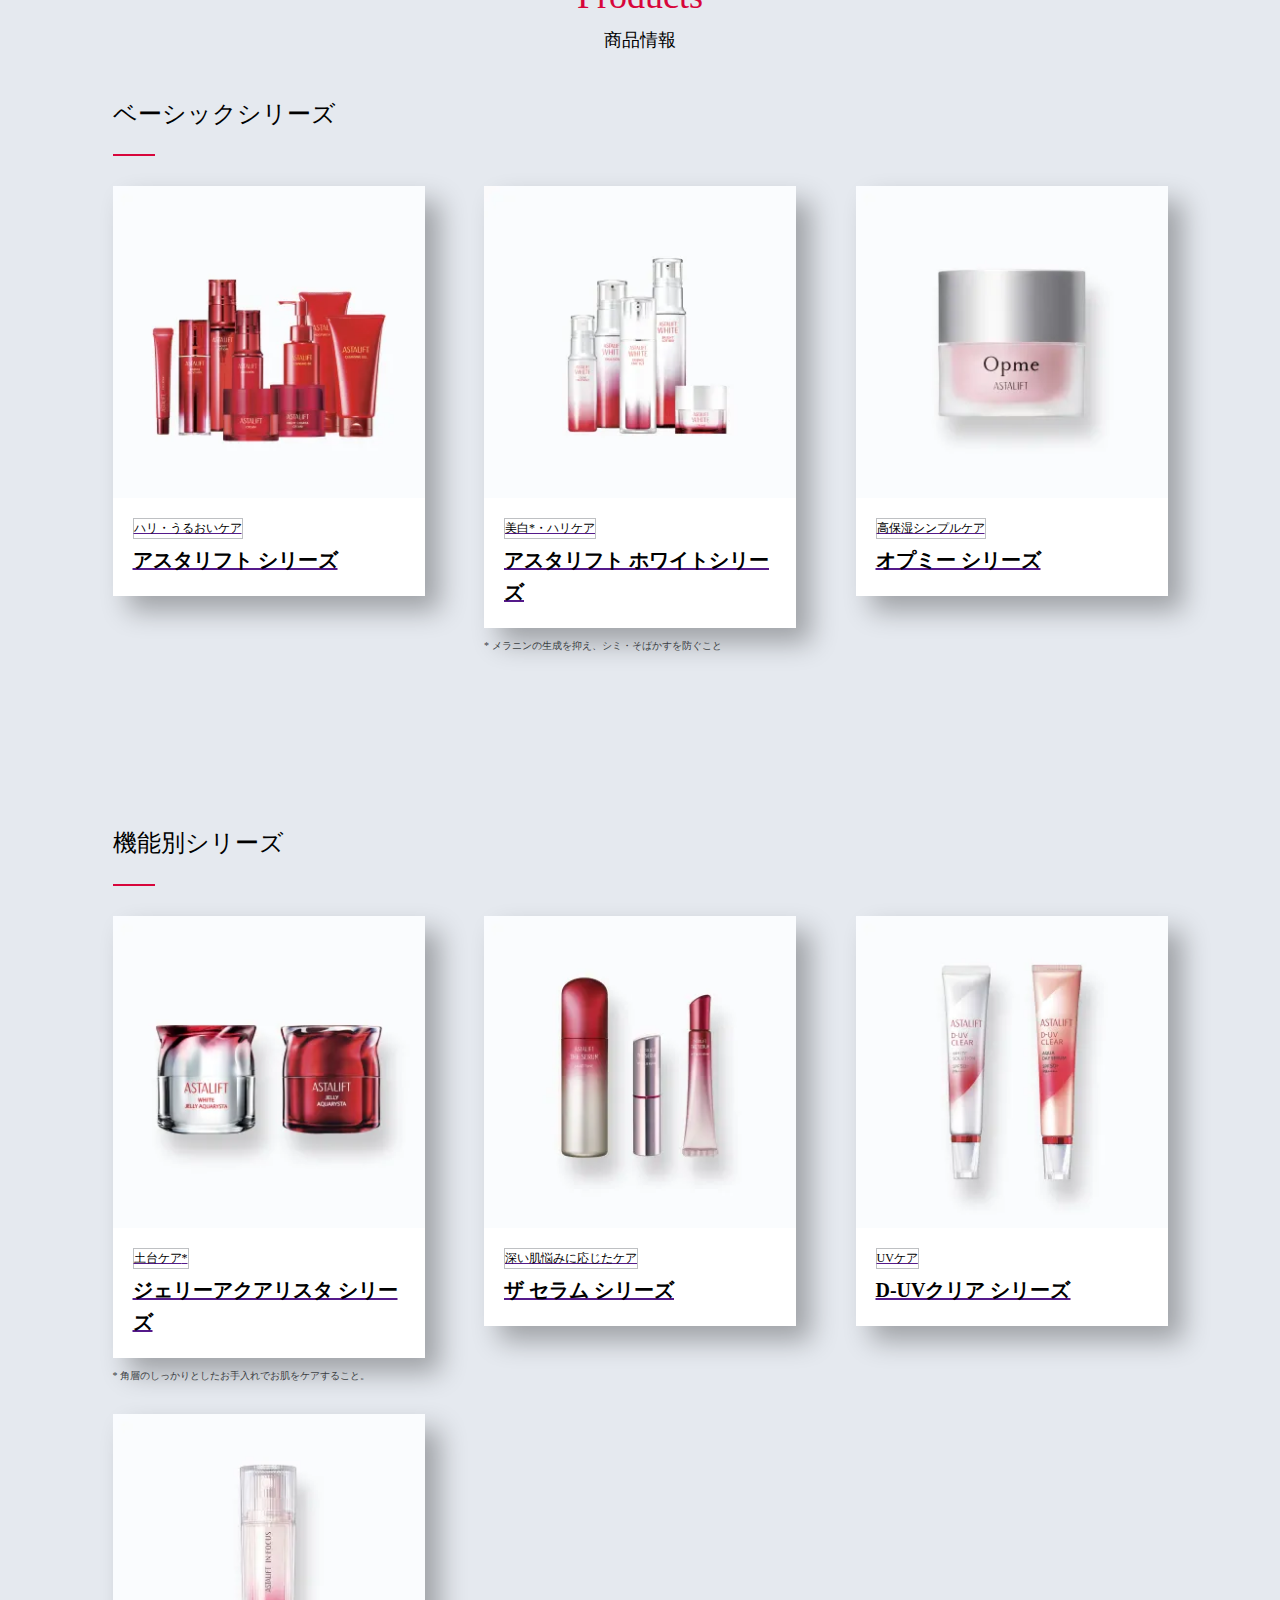
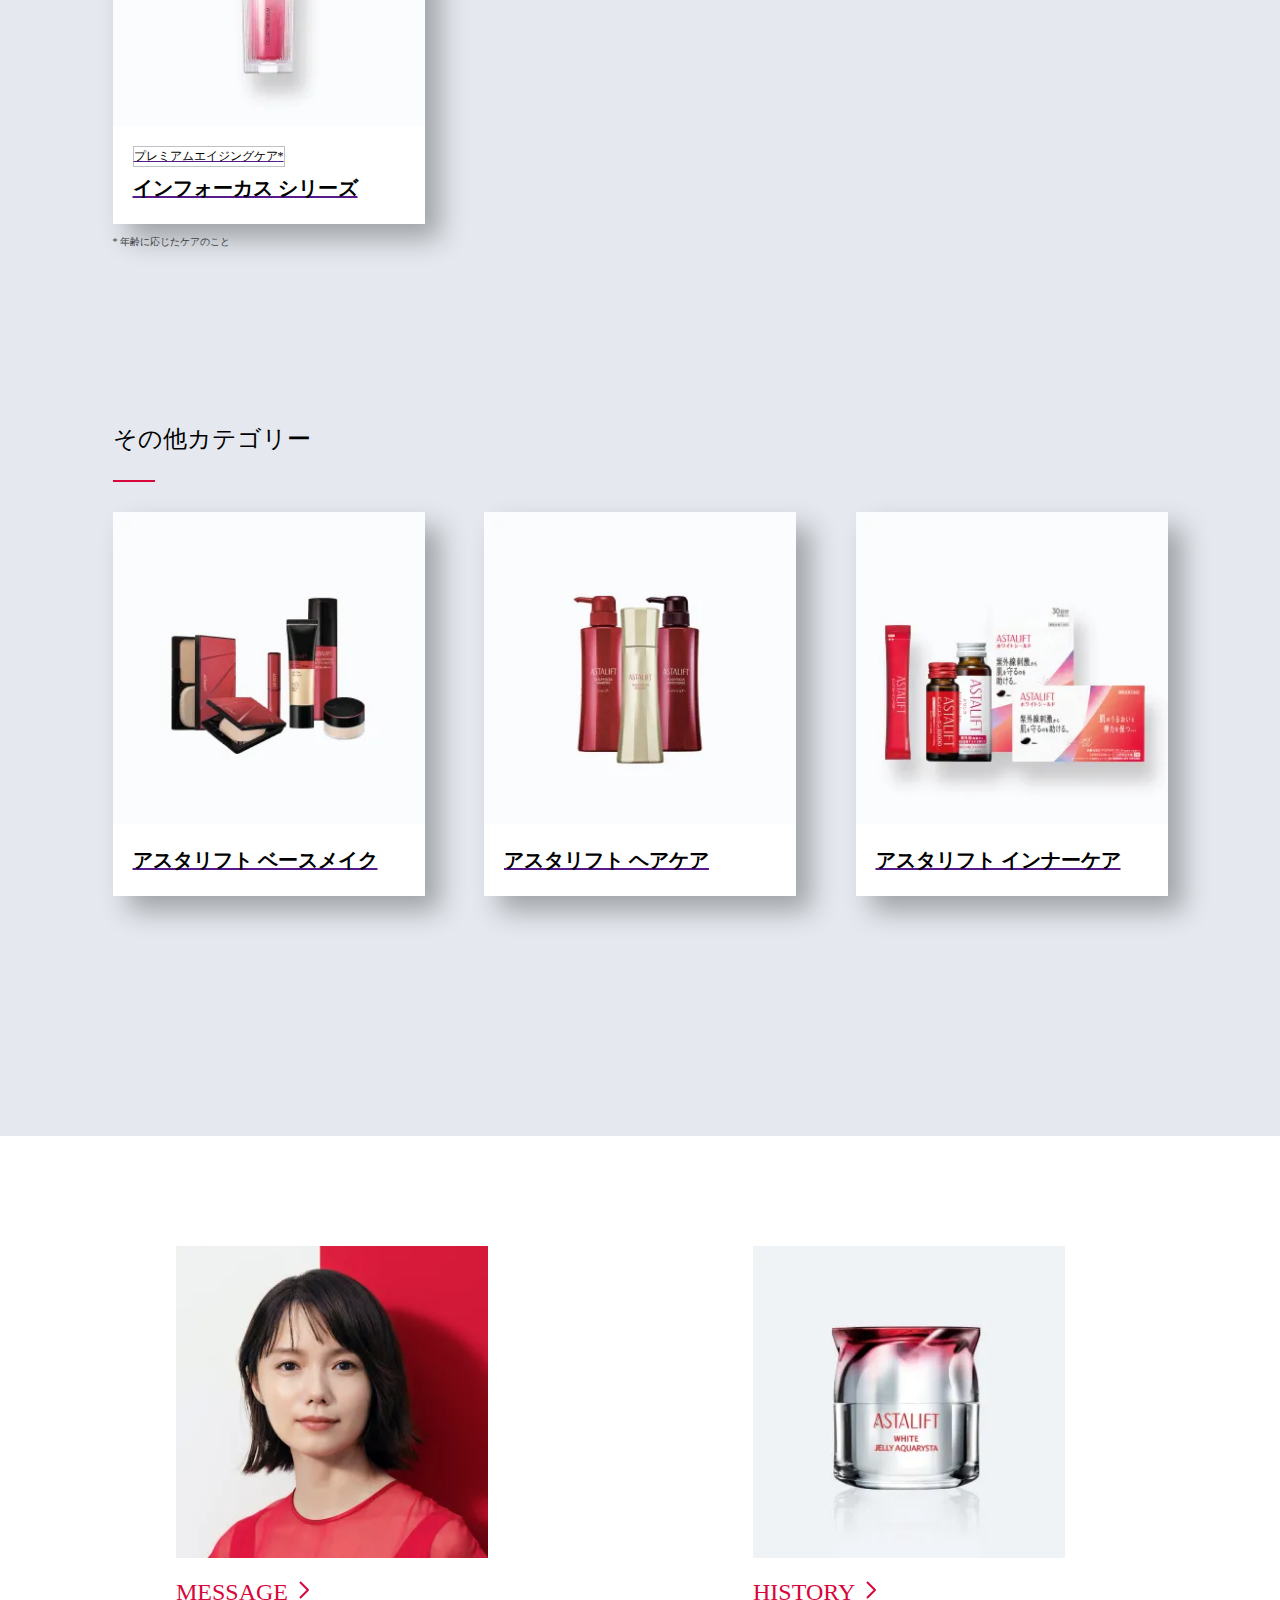
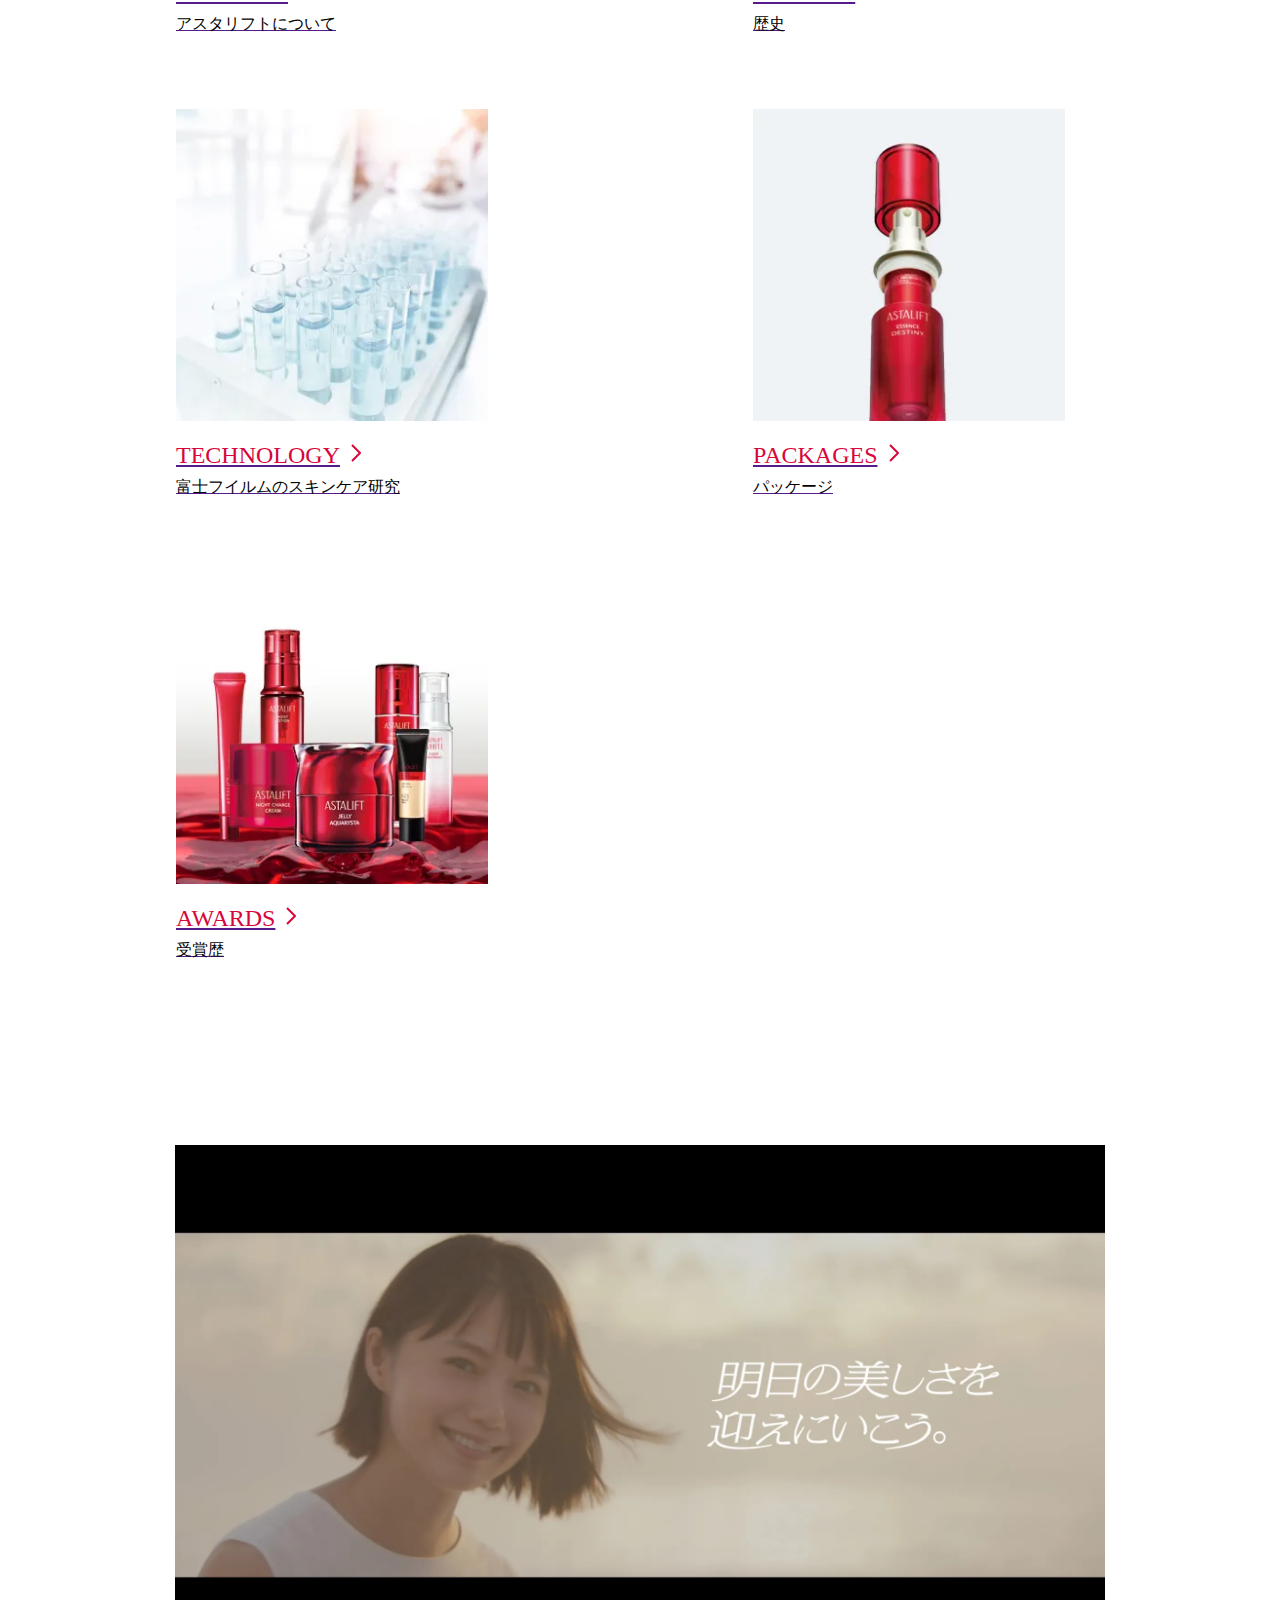
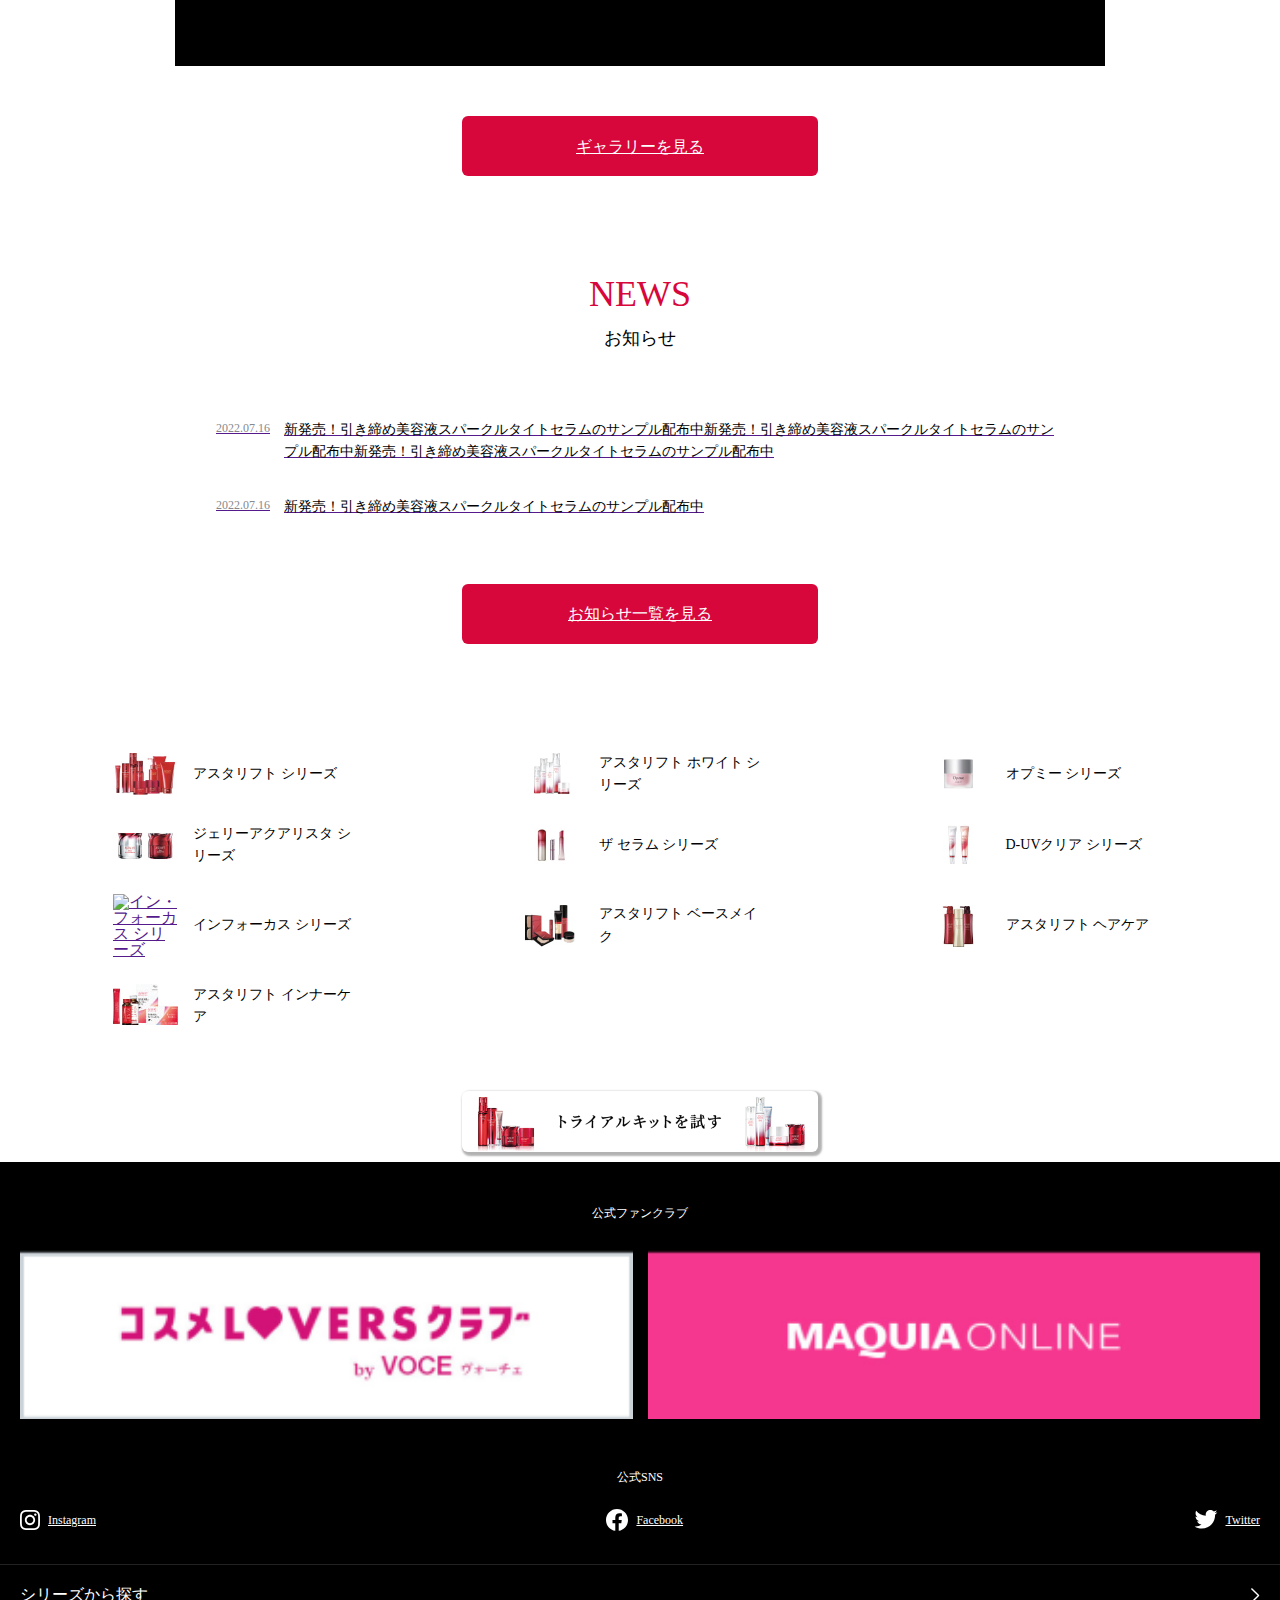
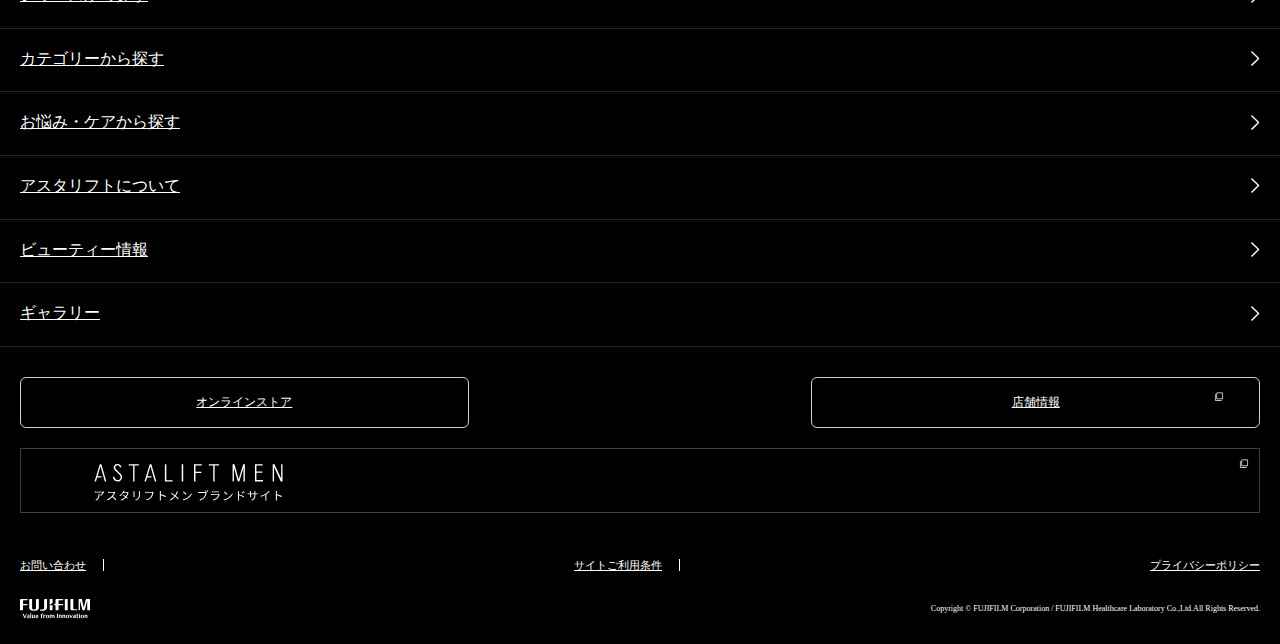
==== commit 74392b63: "footer-wrap部分 sp作成完了" ====
--- a/index.html
+++ b/index.html
@@ -442,44 +442,79 @@
             <div class="footer-wrap">
                 <div class="footer__inner pc_only"></div>
                 <div class="footer__inner sp_only">
-                    <div class="">
-                        <h3 class="">ファンクラブ</h3>
-                        <div class="">
-                            <img class="" src="" alt="">
-                            <img class="" src="" alt="">
+                    <div class="padding-box">
+                        <div class="spfooter-fanclub">
+                            <h3 class="sub__title spfooter-fanclub__title">公式ファンクラブ</h3>
+                            <a class="spfooter-fanclub__link" href="">
+                                <img class="spfooter-fanclub__img" src="/assets/images/fanclub-cosmelovers.png" alt="">
+                                <img class="spfooter-fanclub__img" src="/assets/images/fanclub-maquiaonline.png" alt="">
+                            </a>
                         </div>
-                    </div>
-                    <div class="spfooter-sns">
-                        <h3 class="spfooter-sns__title">公式SNS</h3>
-                        <ul class="spfooter-sns__list">
-                            <li class="spfooter-sns__item">
-                                <a class="spfooter-sns__list-insta" href="">Instagram</a>
-                            </li>
-                            <li class="spfooter-sns__item">
-                                <a class="spfooter-sns__list-facebook" href="">Facebook</a>
-                            </li>
-                            <li class="spfooter-sns__item">
-                                <a class="spfooter-sns__list-twitter" href="">Twitter</a>
-                            </li>
-                        </ul>
+                        <div class="spfooter-sns">
+                            <h3 class="sub__title spfooter-sns__title">公式SNS</h3>
+                            <ul class="spfooter-sns__list">
+                                <li class="spfooter-sns__item">
+                                    <a class="spfooter-sns__link spfooter-sns__list-insta" href="">Instagram</a>
+                                </li>
+                                <li class="spfooter-sns__item">
+                                    <a class="spfooter-sns__link spfooter-sns__list-facebook" href="">Facebook</a>
+                                </li>
+                                <li class="spfooter-sns__item">
+                                    <a class="spfooter-sns__link spfooter-sns__list-twitter" href="">Twitter</a>
+                                </li>
+                            </ul>
+                        </div>    
                     </div>
                     <ul class="spfooter-list">
                         <li class="spfooter-list__content">
                             <a class="spfooter-list__link" href="">シリーズから探す</a>
                         </li>
                         <li class="spfooter-list__content">
-                            <a class="spfooter-list__link" href="">シリーズから探す</a>
+                            <a class="spfooter-list__link" href="">カテゴリーから探す</a>
                         </li>
                         <li class="spfooter-list__content">
-                            <a class="spfooter-list__link" href="">シリーズから探す</a>
+                            <a class="spfooter-list__link" href="">お悩み・ケアから探す</a>
                         </li>
                         <li class="spfooter-list__content">
-                            <a class="spfooter-list__link" href="">シリーズから探す</a>
+                            <a class="spfooter-list__link" href="">アスタリフトについて</a>
                         </li>
                         <li class="spfooter-list__content">
-                            <a class="spfooter-list__link" href="">シリーズから探す</a>
+                            <a class="spfooter-list__link" href="">ビューティー情報</a>
+                        </li>
+                        <li class="spfooter-list__content">
+                            <a class="spfooter-list__link" href="">ギャラリー</a>
                         </li>
                     </ul>
+                    <div class="padding-box">
+                        <ul class="spfooter-socondary">
+                            <li class="spfooter-socondary__list">
+                                <a class="spfooter-socondary__link" href="" target="_blank">オンラインストア</a>
+                            </li>
+                            <li class="spfooter-socondary__list">
+                                <a class="spfooter-socondary__link link_icon_white" href="" target="_blank">店舗情報</a>
+                            </li>
+                        </ul>
+                        <div class="spfooter-astaliftmen">
+                            <a class="spfooter-astaliftmen__link" href="">
+                                <img class="spfooter-astaliftmen__img" src="/assets/images/astaliftmen_banner.svg" alt="アスタリフト メン ブランドサイト">
+                            </a>
+                        </div>
+                        <ul class="spfooter-sublist">
+                            <li class="spfooter-sublist__content">
+                                <a class="spfooter-sublist__link" href="" target="_blank">お問い合わせ</a>
+                            </li>
+                            <li class="spfooter-sublist__content">
+                                <a class="spfooter-sublist__link" href="" target="_blank">サイトご利用条件</a>
+                            </li>
+                            <li class="spfooter-sublist__content">
+                                <a class="spfooter-sublist__link spfooter-sublist__link-border" href="" target="_blank">プライバシーポリシー</a>
+                            </li>
+                        </ul>
+                        <div class="spfooter-copyright">
+                            <img class="spfooter-copyright__img" src="/assets/images/fujifilm_logo.svg" alt="FUJIFILM">
+                            <p class="spfooter-copyright__text">Copyright © FUJIFILM Corporation / FUJIFILM Healthcare Laboratory Co.,Ltd.All Rights Reserved.</p>
+                        </div>    
+                    </div>
                 </div>
             </div>
         </footer>    
--- a/css/style.css
+++ b/css/style.css
@@ -4,8 +4,9 @@
     --content-min-width: auto;
     --contentBlack: #000000;
     --contentWhite: #FFFFFF;
+    --contentGray: #3B4043;
     --astaliftRed: #D7063B;
-    --LineGray: #CBD2D8;
+    --lineGray: #CBD2D8;
 }
 
 /* 共通width */
@@ -388,7 +389,7 @@
 }
 .annotation-text{
     font-size: 10px;
-    color: #3B4043;
+    color: var(--contentGray);
     line-height: 160%;
     margin-top: 8px;
 }
@@ -764,4 +765,234 @@
     }
     .footer-trial__img{
     }    
+}
+
+
+/* sub__title */
+.sub__title{
+    font-size: 16px;
+    color: var(--contentWhite);
+    line-height: 160%;
+    text-align: center;
+}
+@media screen and (min-width: 900px){
+    .sub__title{
+        font-size: 12px;
+    }
+}
+
+/* footer-wrap */
+.footer-wrap{
+    background-color: var(--contentBlack);
+    padding: 42px 0 25px;
+}
+.footer__inner{
+
+}
+.pc_only{
+    display: none;
+}
+.sp_only{
+
+}
+.padding-box{
+    padding: 0 20px;
+}
+
+/* spfooter-fanclub */
+.spfooter-fanclub{
+    margin-bottom: 49px;
+}
+.spfooter-fanclub__title{
+    margin-bottom: 26px;
+}
+.spfooter-fanclub__link{
+    display: flex;
+    align-items: center;
+    justify-content: space-between;
+}
+.spfooter-fanclub__img{
+    display: block;
+    width: calc(( 100% - 15px ) / 2 );
+}
+/* spfooter-sns */
+.spfooter-sns{
+    display: flex;
+    justify-content: center;
+    flex-direction: column;
+    margin-bottom: 33px;
+}
+.spfooter-sns__title{
+    margin-bottom: 22px;
+}
+.spfooter-sns__list{
+    display: flex;
+    align-items: center;
+    justify-content: space-between;
+}
+.spfooter-sns__item{
+
+}
+.spfooter-sns__link{
+    display: flex;
+    align-items: center;
+    font-size: 12px;
+    color: var(--contentWhite);
+    line-height: 160%;
+}
+.spfooter-sns__list-insta::before{
+    content: "";
+    display: block;
+    background-image: url("/assets/images/instagram.svg");
+    background-size: contain;
+    background-repeat: no-repeat;
+    width: 20px;
+    height: 20px;
+    margin-right: 8px;
+}
+.spfooter-sns__list-facebook::before{
+    content: "";
+    display: block;
+    background-image: url("/assets/images/fb.svg");
+    background-size: contain;
+    background-repeat: no-repeat;
+    width: 22px;
+    height: 22px;
+    margin-right: 8px;
+}
+.spfooter-sns__list-twitter::before{
+    content: "";
+    display: block;
+    background-image: url("/assets/images/twitter.svg");
+    background-size: contain;
+    background-repeat: no-repeat;
+    width: 24px;
+    height: 20px;
+    margin-right: 8px;
+}
+/* spfooter-list */
+.spfooter-list{
+    padding: 0;
+    margin-bottom: 30px;
+}
+.spfooter-list__content{
+    padding: 17px 20px 20px;
+    border-top: 1px solid #222222;
+    position: relative;
+}
+.spfooter-list__content:last-of-type{
+    border-bottom: 1px solid #222222;
+}
+.spfooter-list__link{
+    font-size: 16px;
+    color: var(--contentWhite);
+    line-height: 160%;
+}
+.spfooter-list__link::after{
+    content: "";
+    display: block;
+    background-image: url("/assets/images/right_arrow_white.svg");
+    background-repeat: no-repeat;
+    background-size: contain;
+    width: 10px;
+    height: 20px;
+    position: absolute;
+    top: 0;
+    bottom: 0;
+    right: 20px;
+    margin: auto;
+}
+/* spfooter-socondary */
+.spfooter-socondary{
+    display: flex;
+    align-items: center;
+    justify-content: space-between;
+    margin-bottom: 20px;
+}
+.spfooter-socondary__list{
+    text-align: center;
+    border: 1px solid var(--lineGray);
+    border-radius: 6px;
+    padding: 15px 20px;
+    width: calc(( 100% - 20px ) / 3 );
+    position: relative;
+}
+.spfooter-socondary__link{
+    font-size: 12px;
+    color: var(--contentWhite);
+    line-height: 160%;
+}
+.link_icon_white::after{
+    content: "";
+    display: block;
+    background-image: url("/assets/images/link_icon_white.svg");
+    background-size: contain;
+    background-repeat: no-repeat;
+    width: 10px;
+    height: 10px;
+    position: absolute;
+    top: 14px;
+    right: 35px;
+}
+/* spfooter-astaliftmen */
+.spfooter-astaliftmen{
+    border: 1px solid var(--contentGray);
+    padding: 15px 72px 9px;
+    margin-bottom: 43px;
+    position: relative;
+}
+.spfooter-astaliftmen__link{
+}
+.spfooter-astaliftmen__link::after{
+    content: "";
+    display: block;
+    background-image: url("/assets/images/link_icon_white.svg");
+    background-size: contain;
+    background-repeat: no-repeat;
+    width: 10px;
+    height: 10px;
+    position: absolute;
+    top: 10px;
+    right: 10px;
+}
+.spfooter-astaliftmen__img{
+    display: block;
+    width: 191px;
+}
+/* spfooter-sublist */
+.spfooter-sublist{
+    display: flex;
+    align-items: center;
+    justify-content: space-between;
+    margin-bottom: 24px;
+}
+.spfooter-sublist__content{
+}
+.spfooter-sublist__link{
+    font-size: 11px;
+    color: var(--contentWhite);
+    line-height: 160%;
+    border-right: 1px solid var(--contentWhite);
+    height: fit-content;
+    padding-right: 17px;
+}
+.spfooter-sublist__link-border:last-of-type{
+    padding-right: 0;
+    border: 0;
+}
+/* spfooter-copyright" */
+.spfooter-copyright{
+    display: flex;
+    align-items: center;
+    justify-content: space-between;
+}
+.spfooter-copyright__img{
+    display: block;
+    width: 70px;
+    margin-right: 20px;
+}
+.spfooter-copyright__text{
+    font-size: 8px;
+    color: var(--contentWhite);
+    line-height: 160%;
 }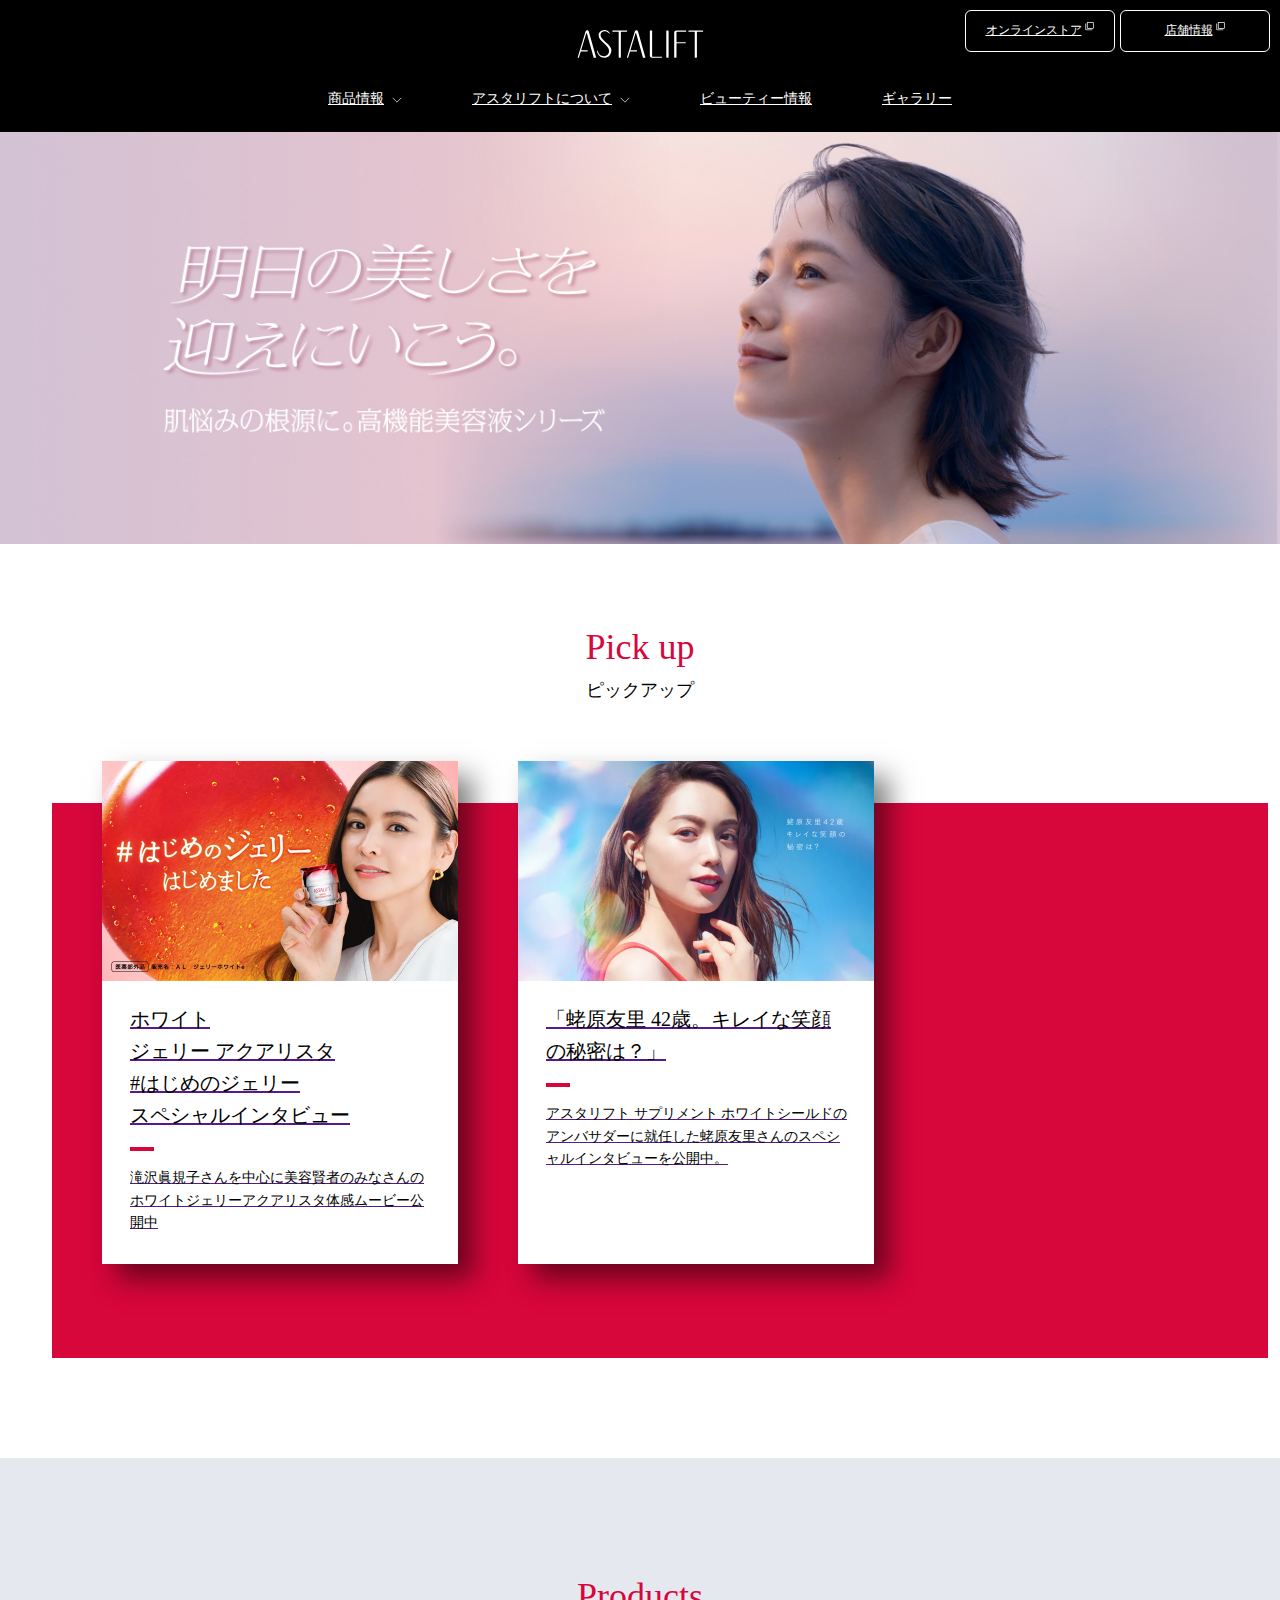
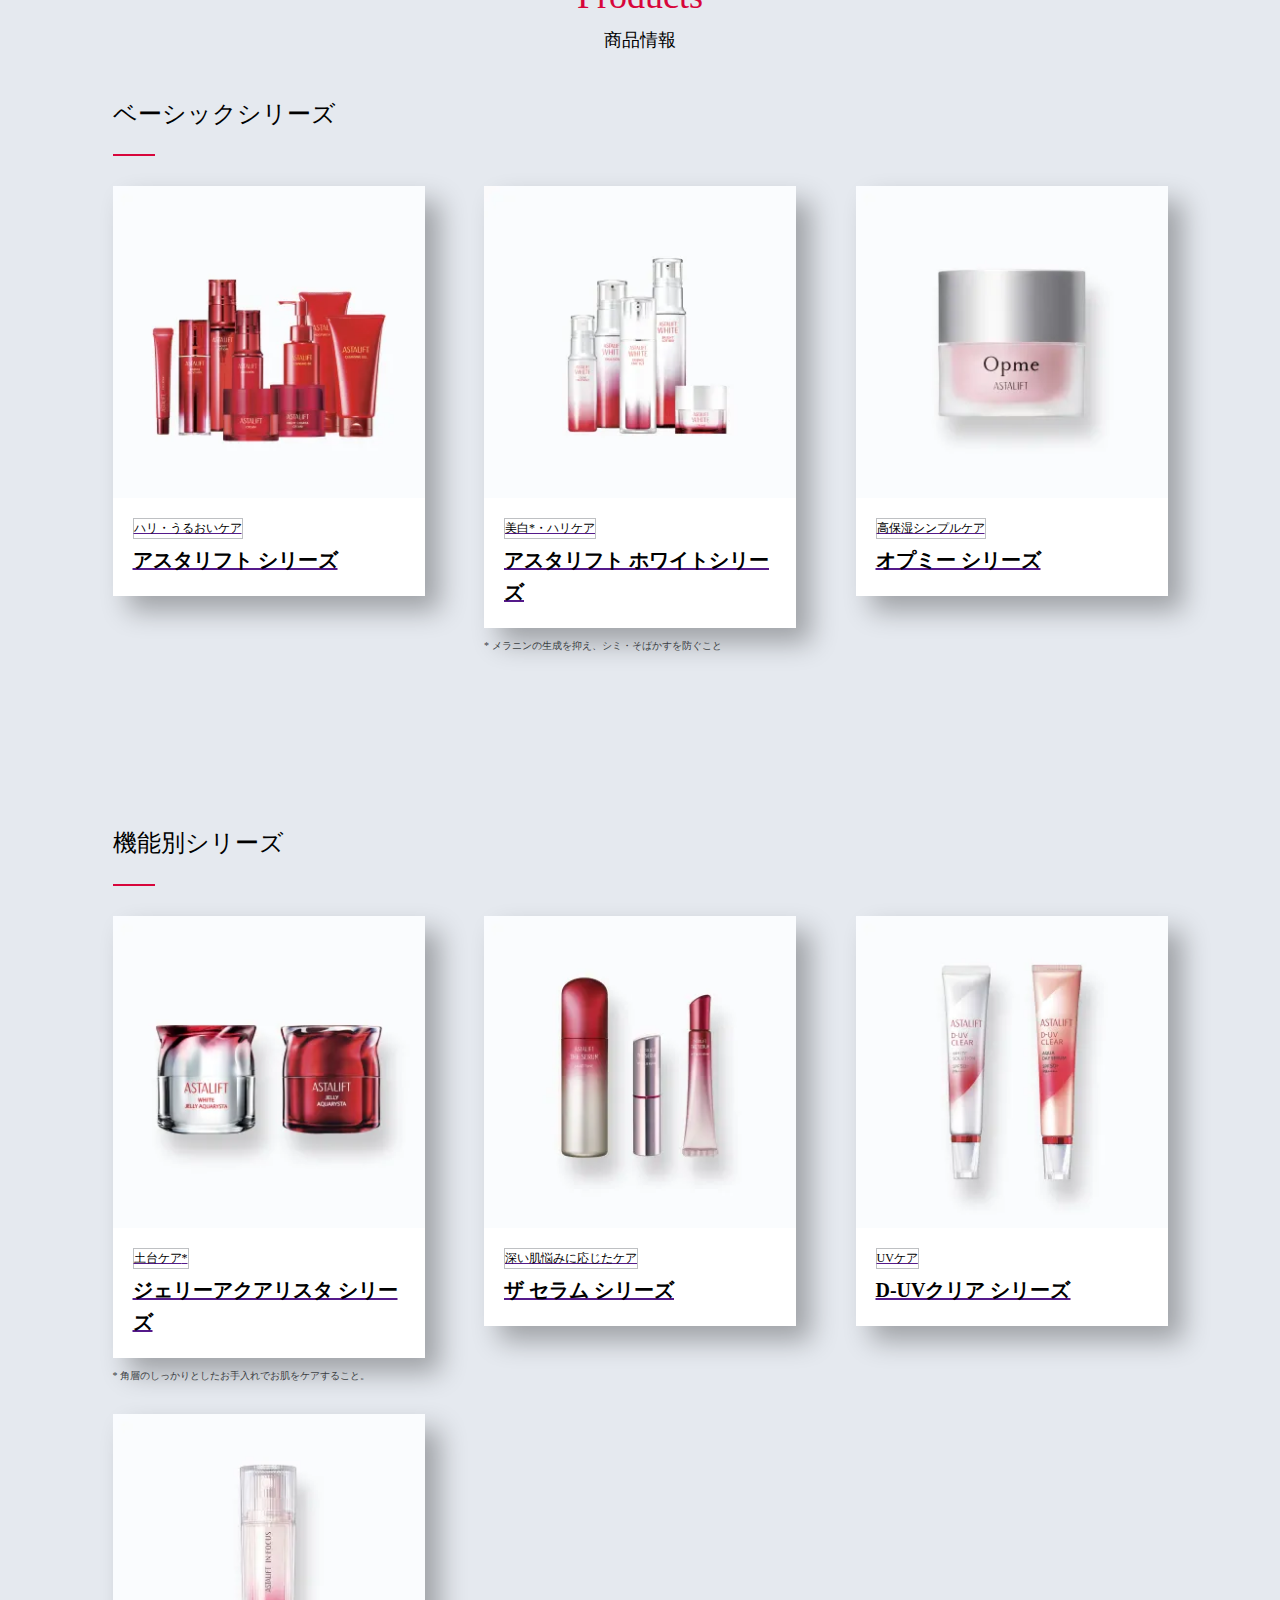
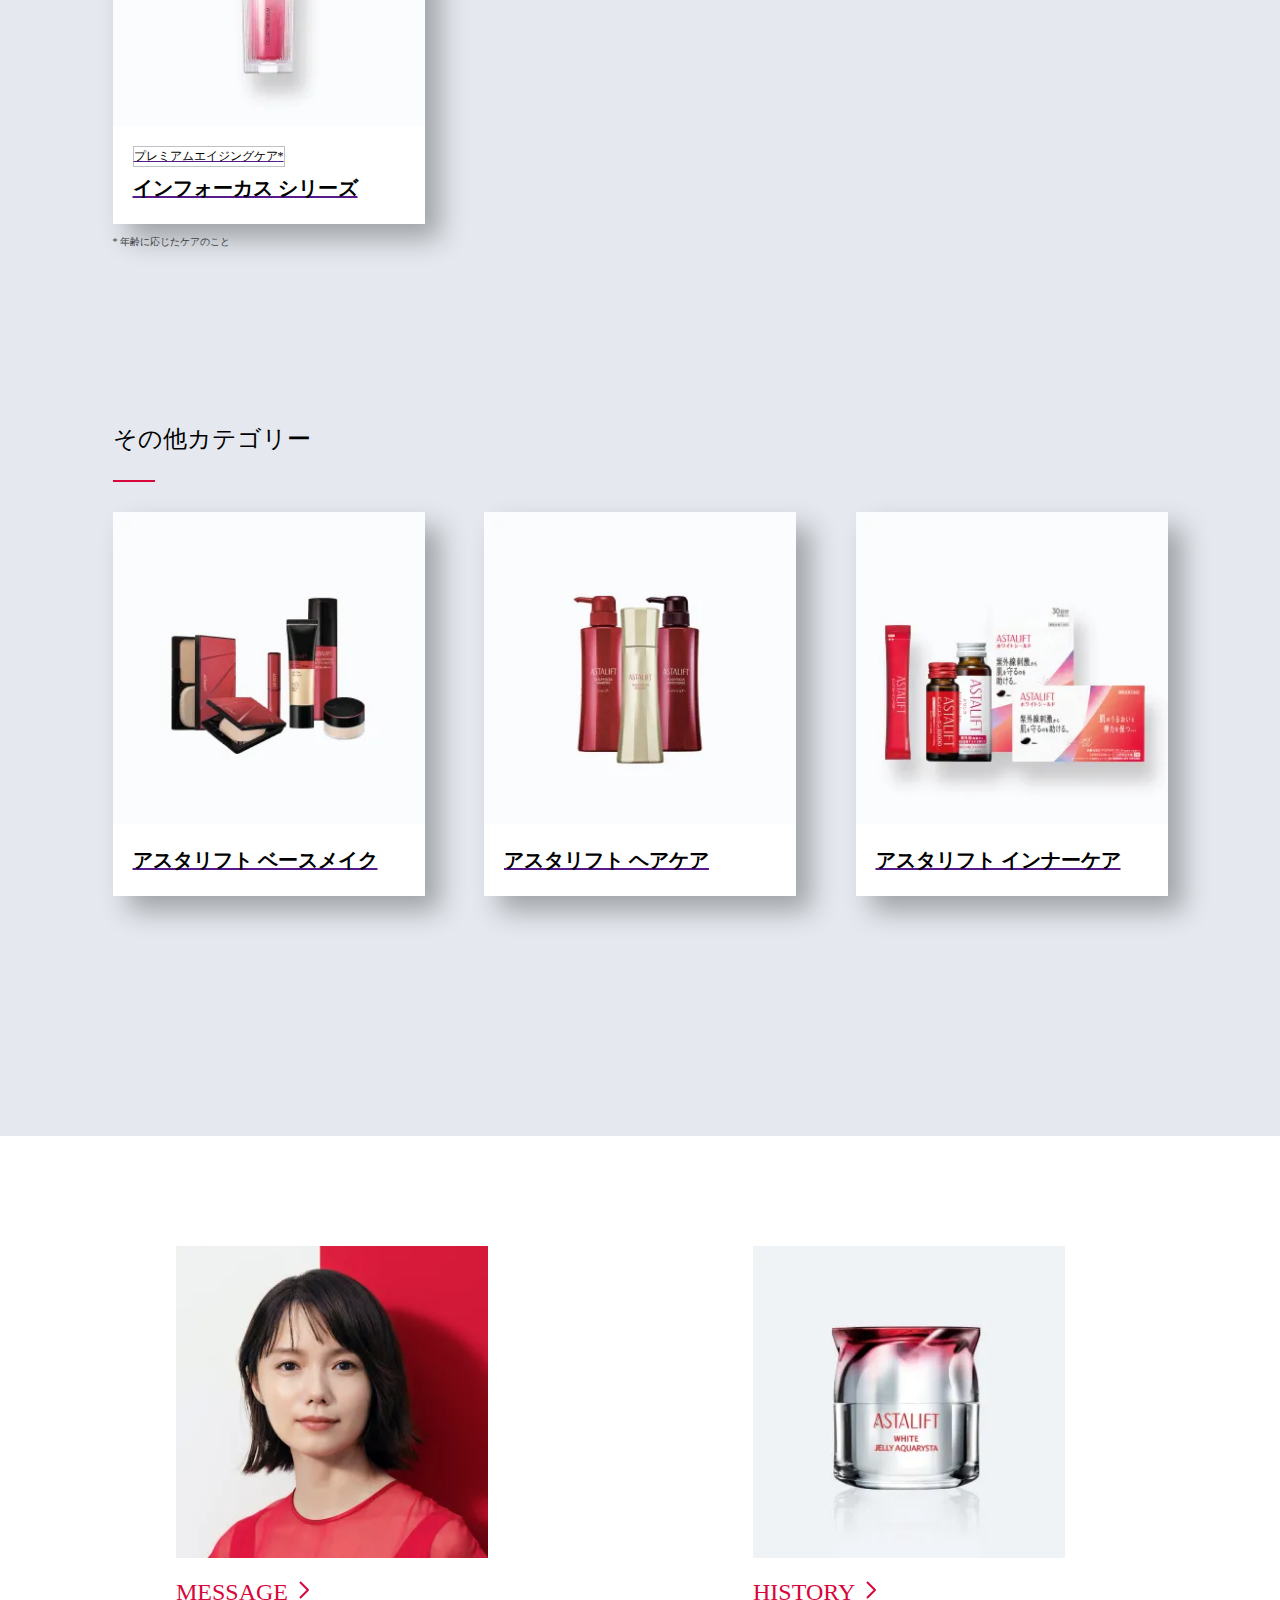
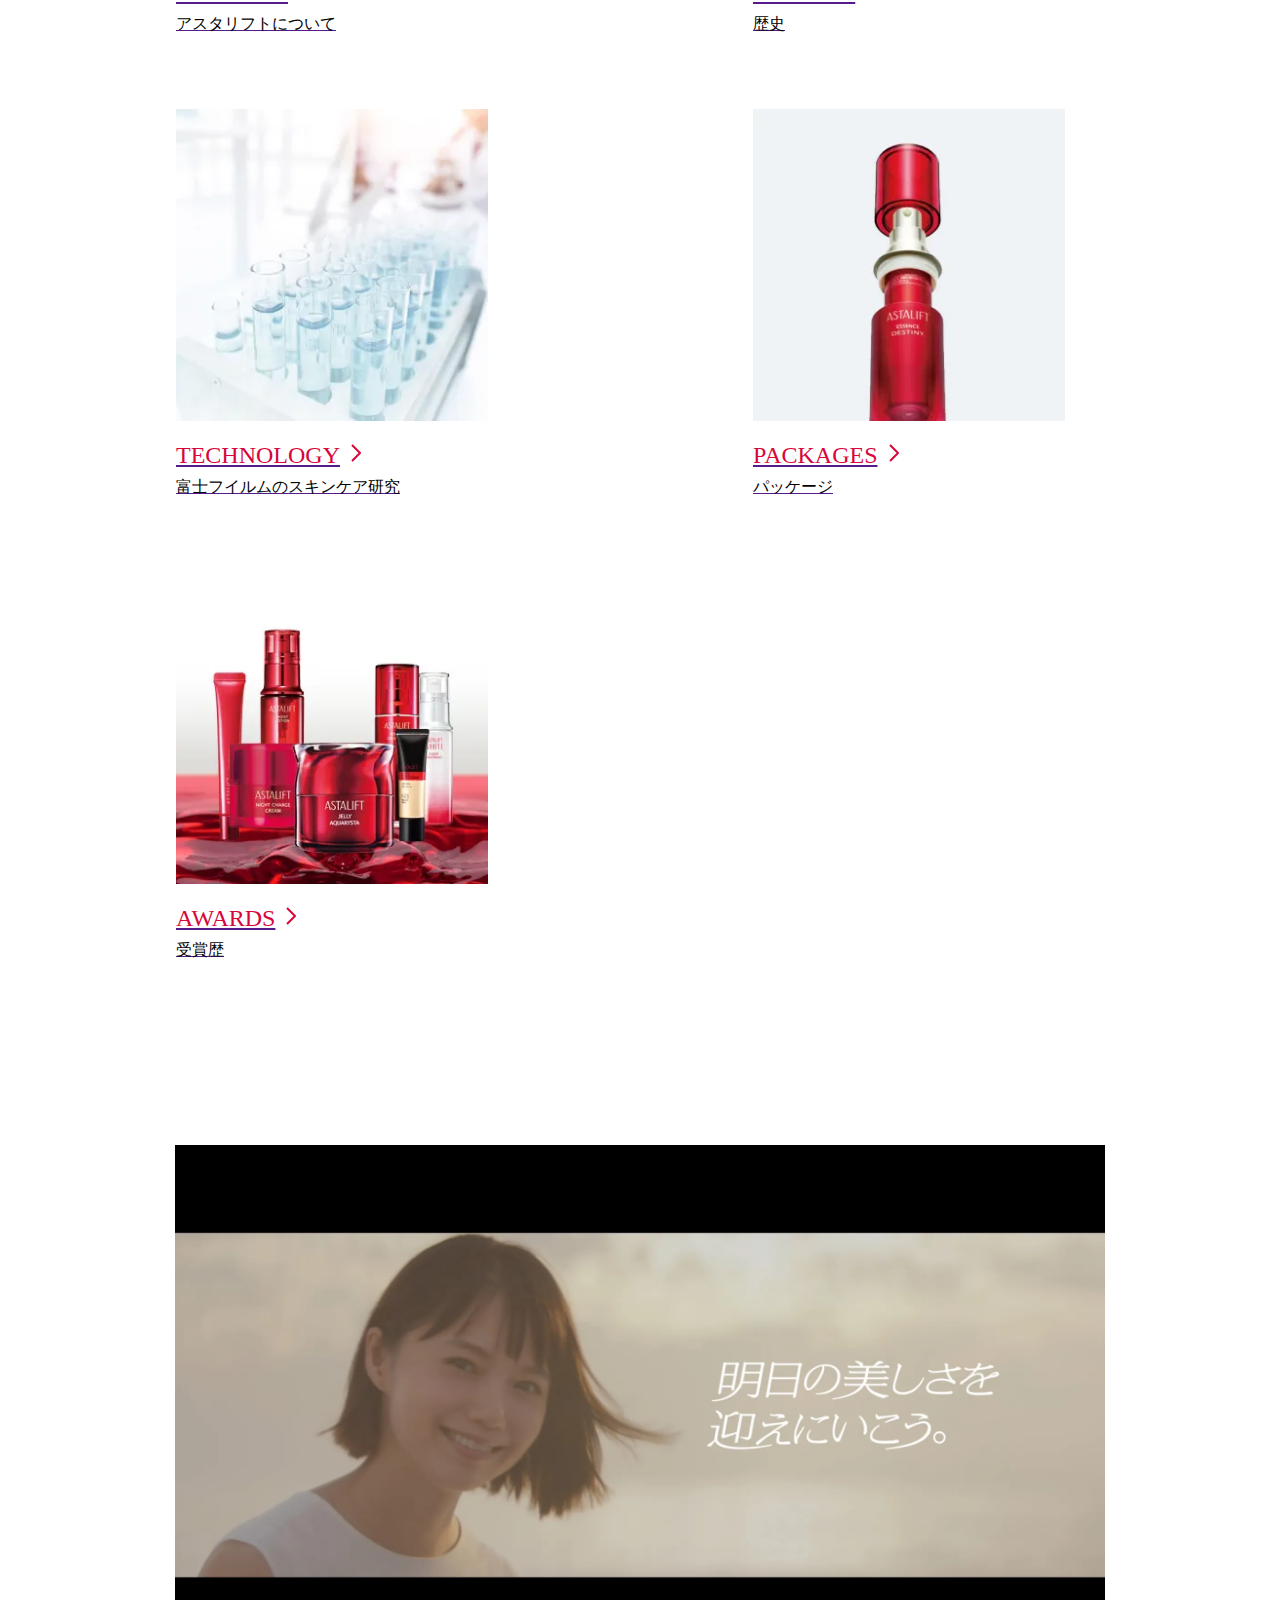
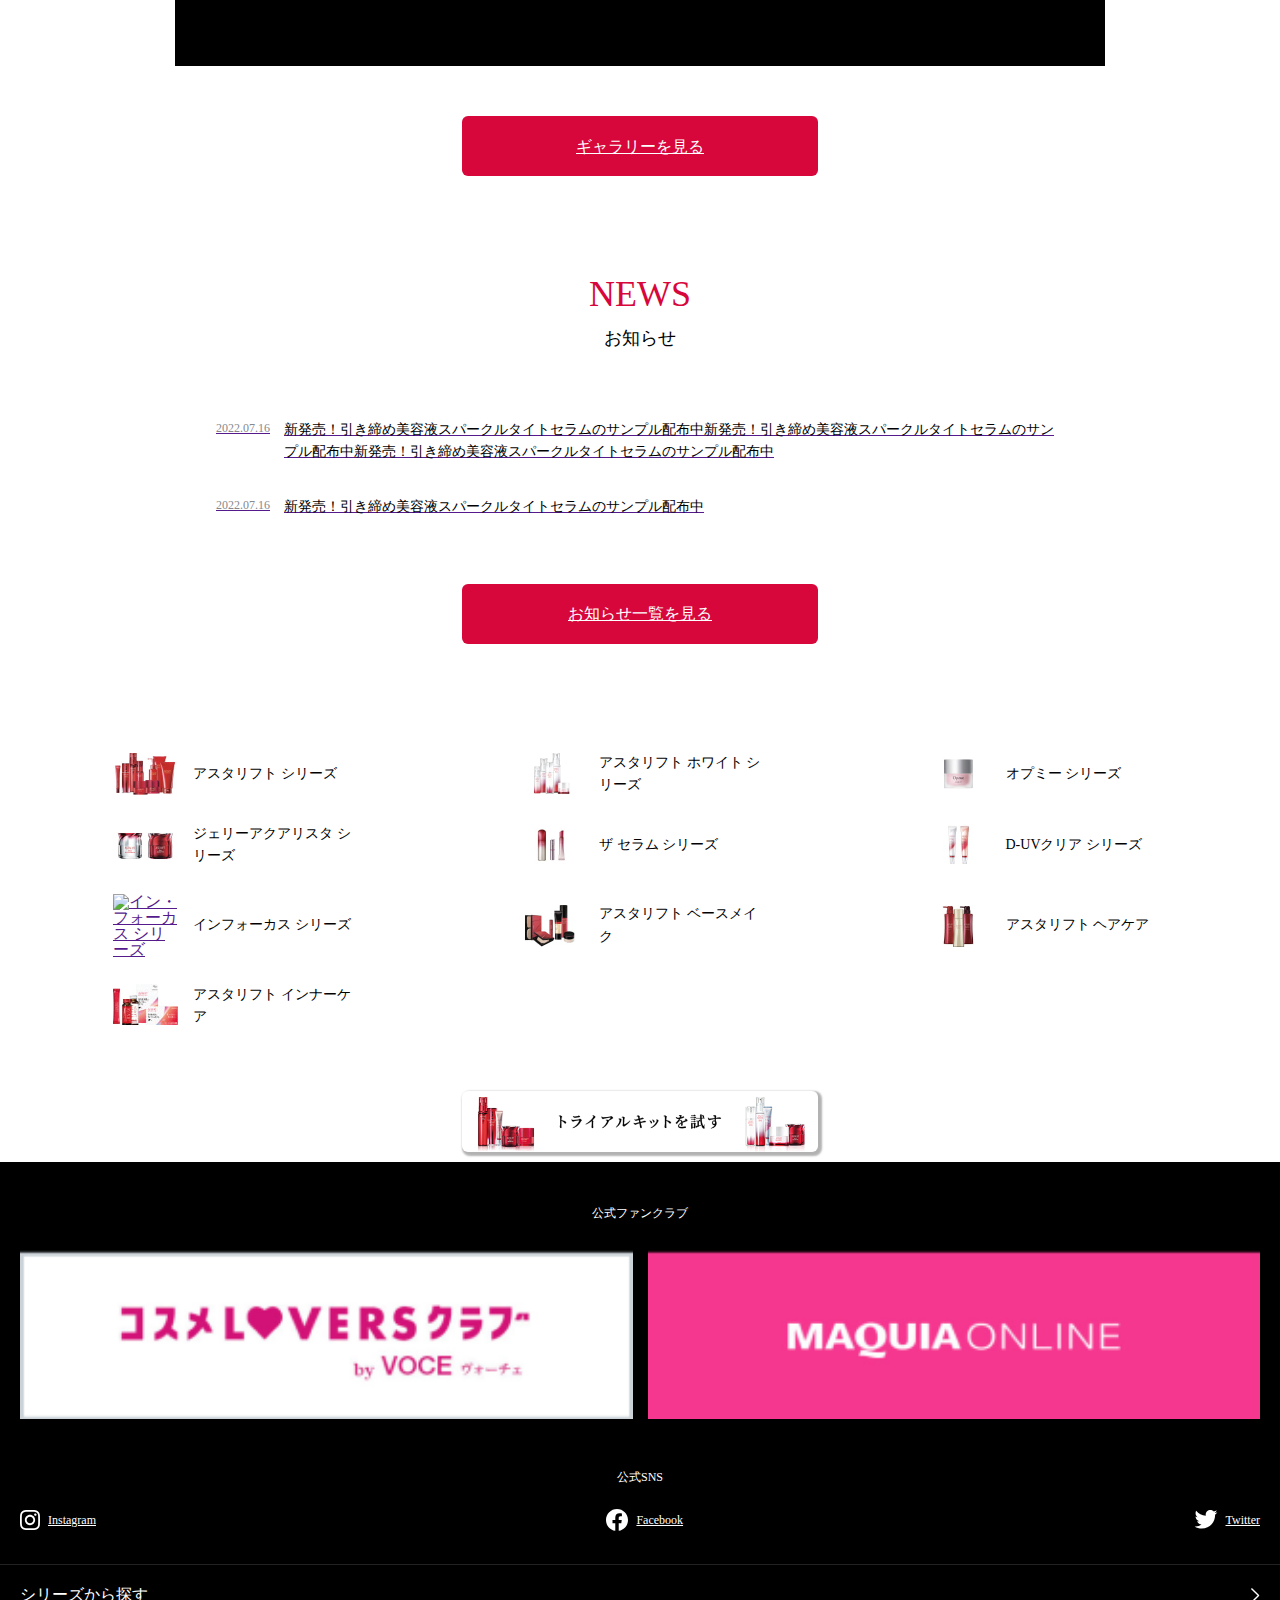
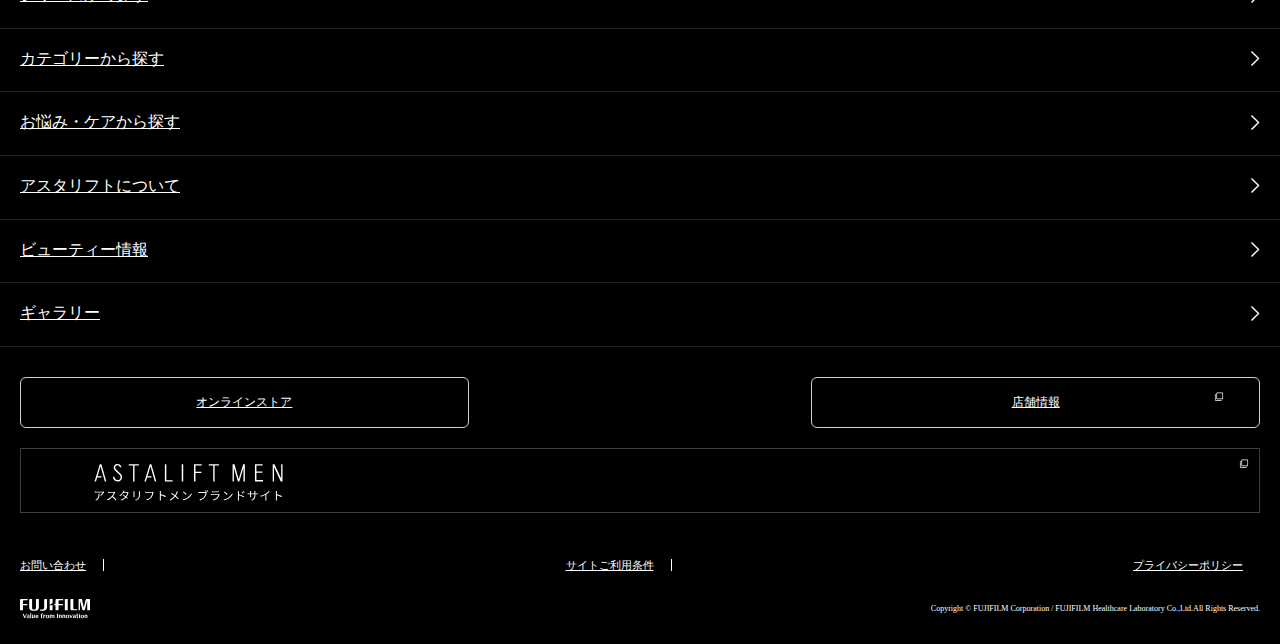
==== commit 8562351c: "footer-wrap部分 pc html作成完了" ====
--- a/index.html
+++ b/index.html
@@ -440,7 +440,73 @@
                 </a>
             </div>
             <div class="footer-wrap">
-                <div class="footer__inner pc_only"></div>
+                <div class="footer__inner pc_only">
+                    <ul class="spfooter-list">
+                        <li class="spfooter-list__content">
+                            <a class="spfooter-list__link" href="">シリーズから探す</a>
+                        </li>
+                        <li class="spfooter-list__content">
+                            <a class="spfooter-list__link" href="">カテゴリーから探す</a>
+                        </li>
+                        <li class="spfooter-list__content">
+                            <a class="spfooter-list__link" href="">お悩み・ケアから探す</a>
+                        </li>
+                        <li class="spfooter-list__content">
+                            <a class="spfooter-list__link" href="">アスタリフトについて</a>
+                        </li>
+                        <li class="spfooter-list__content">
+                            <a class="spfooter-list__link" href="">ビューティー情報</a>
+                        </li>
+                        <li class="spfooter-list__content">
+                            <a class="spfooter-list__link" href="">ギャラリー</a>
+                        </li>
+                    </ul>
+                    <div class="pcfooter-middle">
+                        <div class="spfooter-fanclub">
+                            <h3 class="sub__title spfooter-fanclub__title">公式ファンクラブ</h3>
+                            <a class="spfooter-fanclub__link" href="">
+                                <img class="spfooter-fanclub__img" src="/assets/images/fanclub-cosmelovers.png" alt="">
+                                <img class="spfooter-fanclub__img" src="/assets/images/fanclub-maquiaonline.png" alt="">
+                            </a>
+                        </div>
+                        <div class="spfooter-sns">
+                            <h3 class="sub__title spfooter-sns__title">公式SNS</h3>
+                            <ul class="spfooter-sns__list">
+                                <li class="spfooter-sns__item">
+                                    <a class="spfooter-sns__link spfooter-sns__list-insta" href="">Instagram</a>
+                                </li>
+                                <li class="spfooter-sns__item">
+                                    <a class="spfooter-sns__link spfooter-sns__list-facebook" href="">Facebook</a>
+                                </li>
+                                <li class="spfooter-sns__item">
+                                    <a class="spfooter-sns__link spfooter-sns__list-twitter" href="">Twitter</a>
+                                </li>
+                            </ul>
+                        </div>
+                        <div class="spfooter-astaliftmen">
+                            <a class="spfooter-astaliftmen__link" href="">
+                                <img class="spfooter-astaliftmen__img" src="/assets/images/astaliftmen_banner.svg" alt="アスタリフト メン ブランドサイト">
+                            </a>
+                        </div>    
+                    </div>
+                    <div class="pcfooter-bottom">
+                        <div class="spfooter-copyright">
+                            <img class="spfooter-copyright__img" src="/assets/images/fujifilm_logo.svg" alt="FUJIFILM">
+                            <p class="spfooter-copyright__text">Copyright © FUJIFILM Corporation / FUJIFILM Healthcare Laboratory Co.,Ltd.All Rights Reserved.</p>
+                        </div>
+                        <ul class="spfooter-sublist">
+                            <li class="spfooter-sublist__content">
+                                <a class="spfooter-sublist__link" href="" target="_blank">お問い合わせ</a>
+                            </li>
+                            <li class="spfooter-sublist__content">
+                                <a class="spfooter-sublist__link" href="" target="_blank">サイトご利用条件</a>
+                            </li>
+                            <li class="spfooter-sublist__content">
+                                <a class="spfooter-sublist__link spfooter-sublist__link-border" href="" target="_blank">プライバシーポリシー</a>
+                            </li>
+                        </ul>    
+                    </div>
+                </div>
                 <div class="footer__inner sp_only">
                     <div class="padding-box">
                         <div class="spfooter-fanclub">
--- a/css/style.css
+++ b/css/style.css
@@ -968,6 +968,13 @@
 }
 .spfooter-sublist__content{
 }
+/* .spfooter-sublist__link:nth-of-type(-n+2){
+    content: "";
+    display: block;
+    border-right: 1px solid var(--contentWhite);
+    height: fit-content;
+    padding-right: 17px;
+} */
 .spfooter-sublist__link{
     font-size: 11px;
     color: var(--contentWhite);
@@ -977,7 +984,6 @@
     padding-right: 17px;
 }
 .spfooter-sublist__link-border:last-of-type{
-    padding-right: 0;
     border: 0;
 }
 /* spfooter-copyright" */
